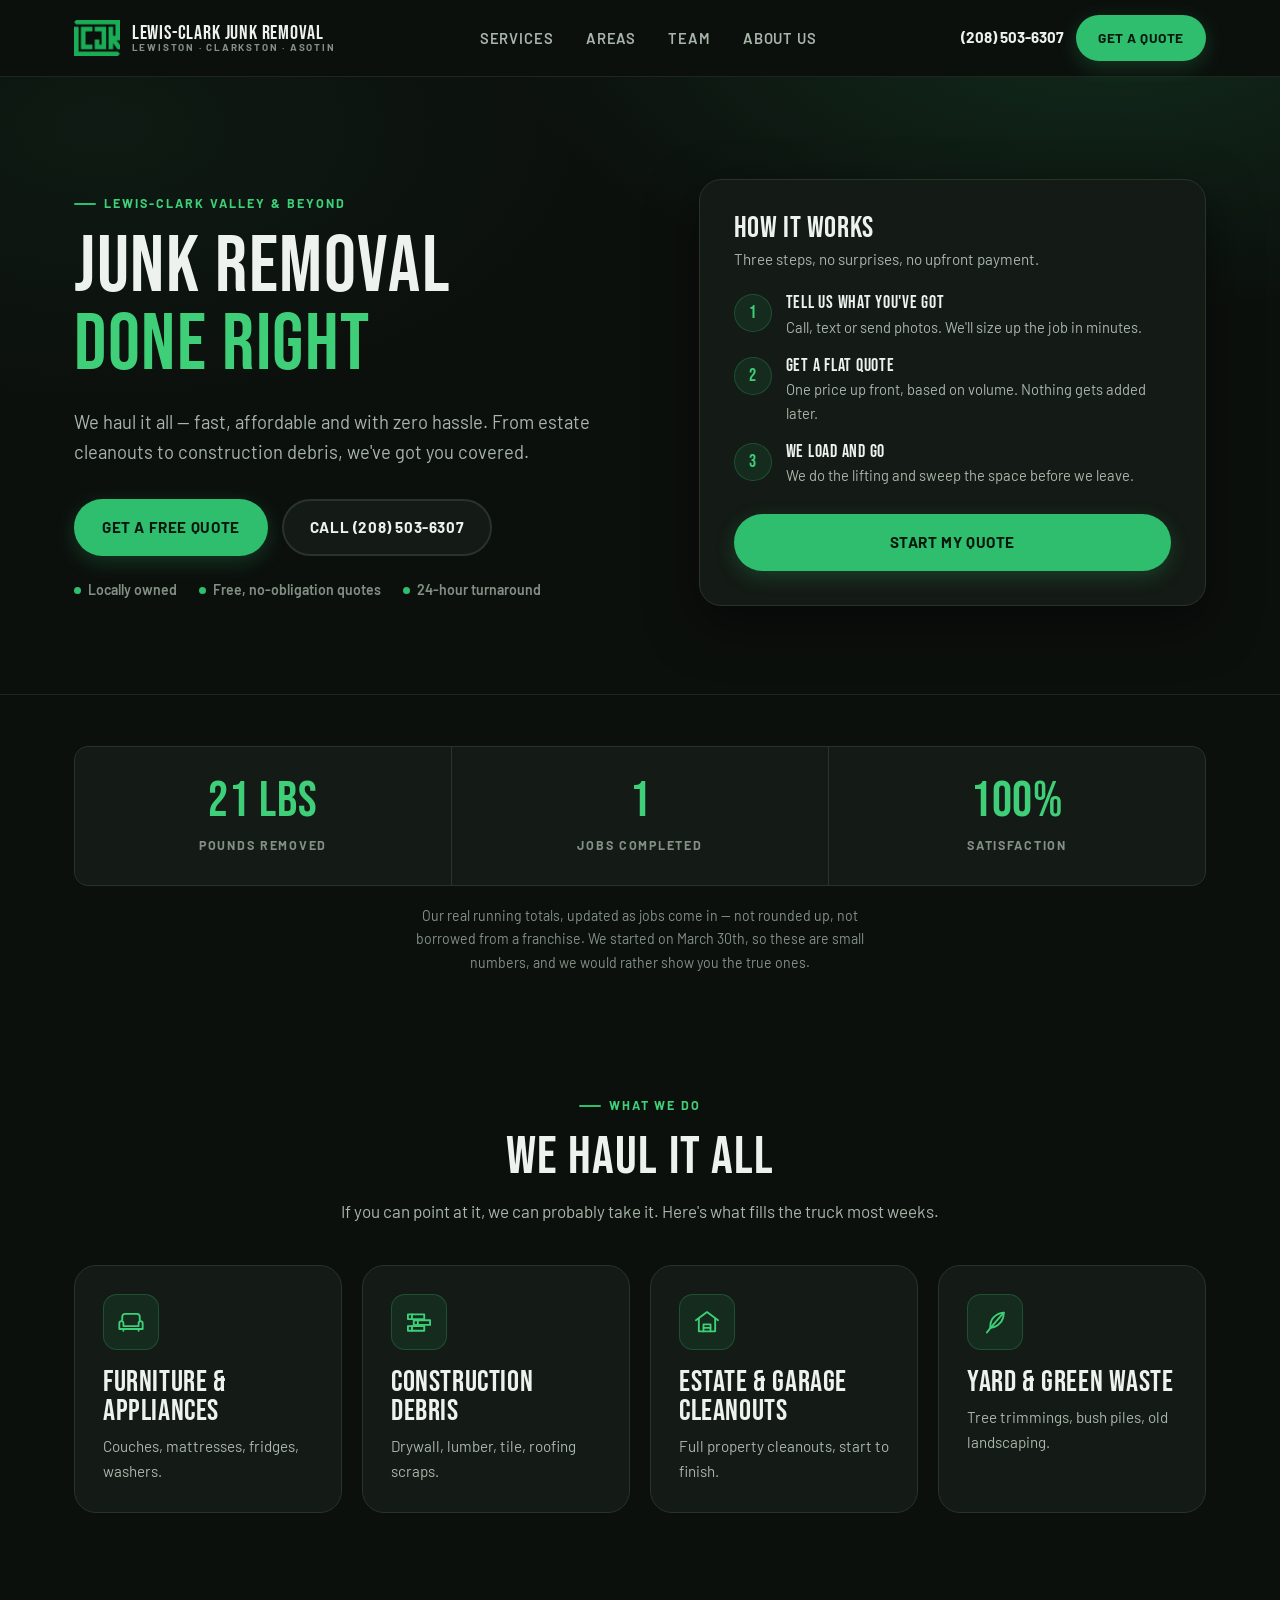
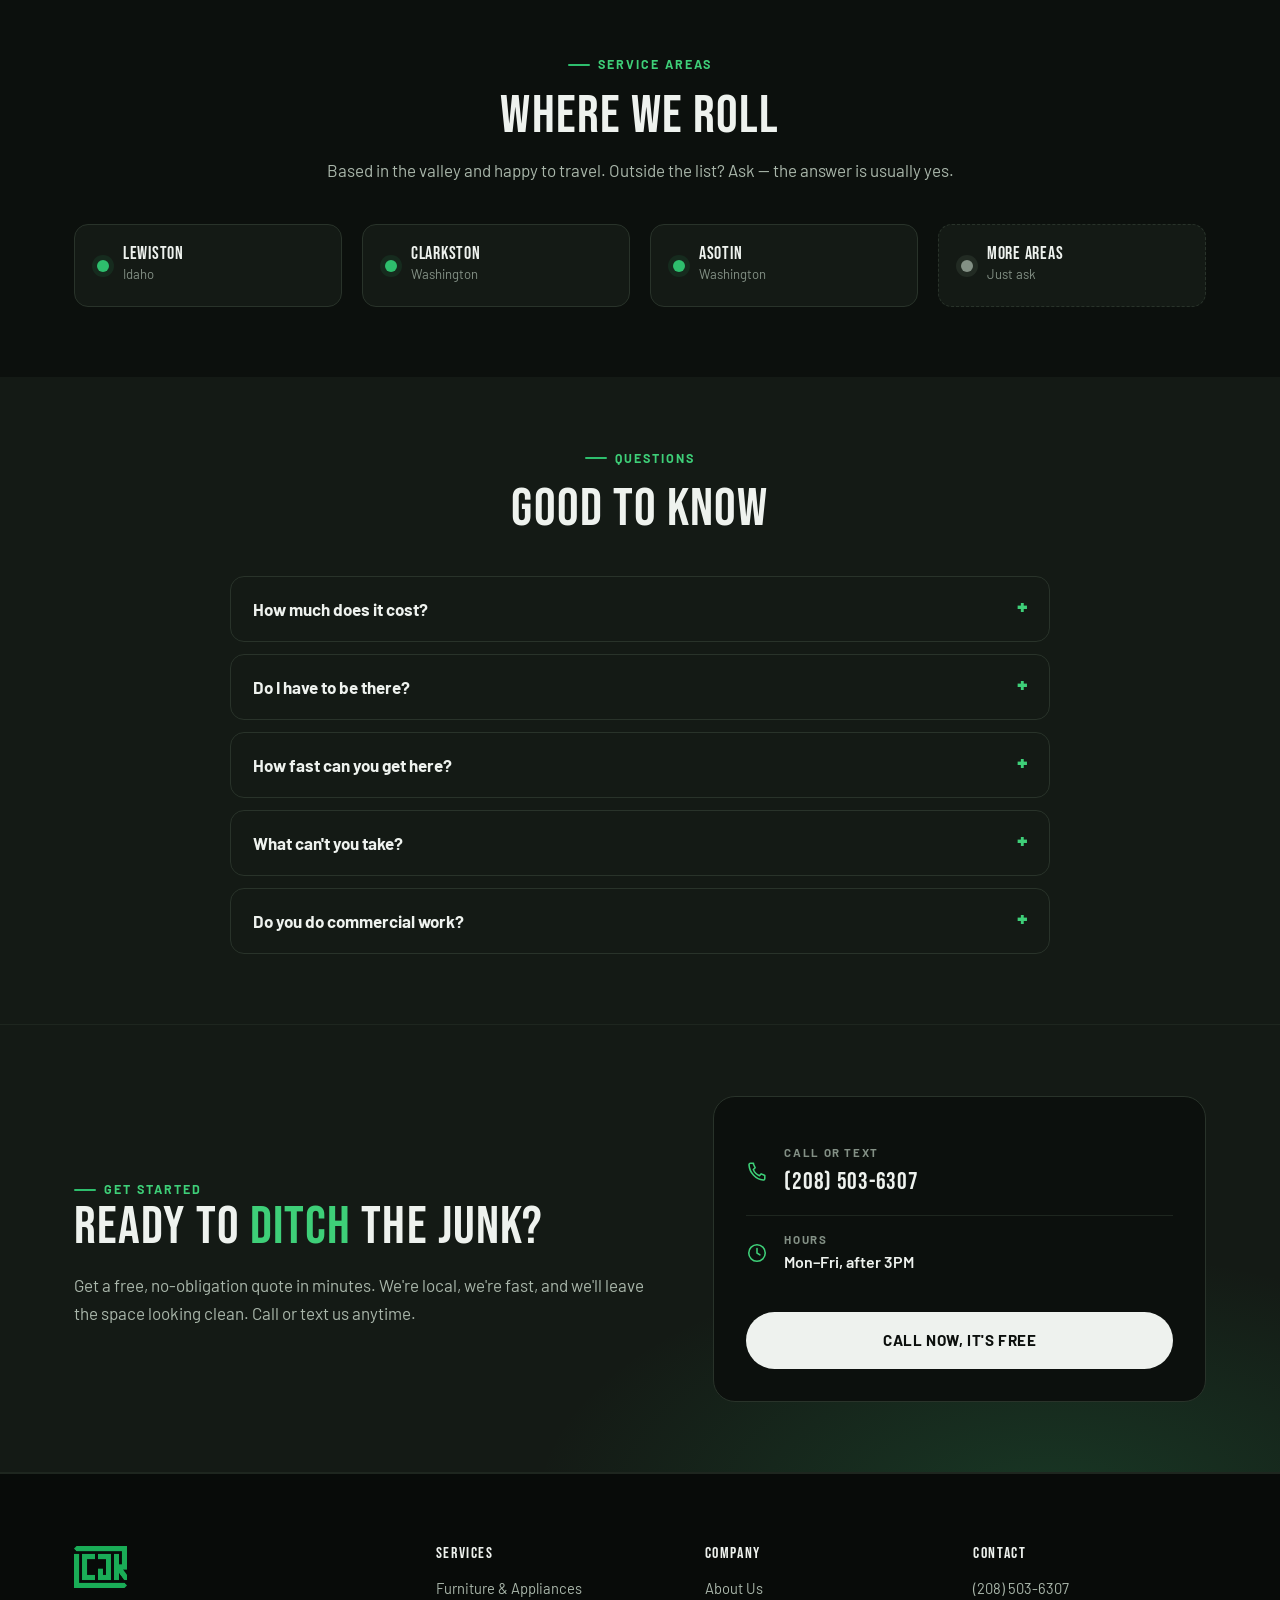
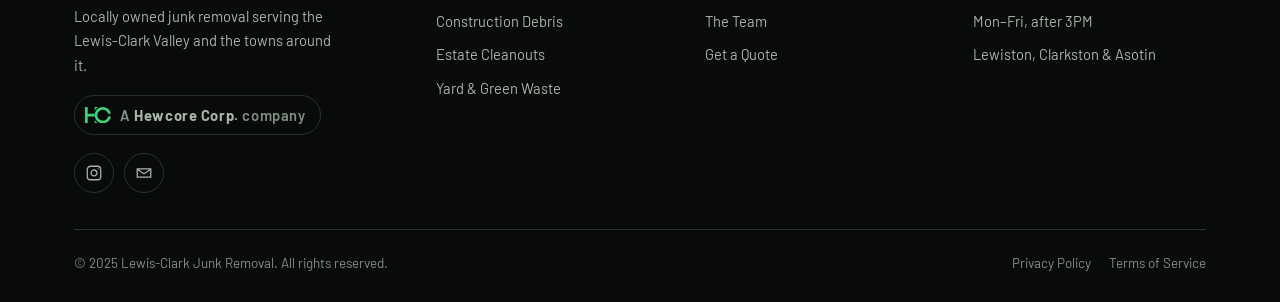
==== index.html @ 2c42f1e7 "Update stats to real numbers, tighten section rhythm Stats are now 21 lbs removed, 1 job completed, " ====
<!DOCTYPE html>
<html lang="en">

<head>
    <meta charset="utf-8">
    <meta name="viewport" content="width=device-width, initial-scale=1.0, viewport-fit=cover">
    <meta name="description" content="LCJR is locally owned junk removal for the Lewis-Clark Valley. Fast, affordable, no-hassle hauling for homes, estates, construction sites and businesses. Free quotes.">
    <meta name="keywords" content="junk removal, Lewiston Idaho, Clarkston Washington, Lewis-Clark Valley, affordable junk removal, commercial junk removal">
    <meta name="robots" content="index">
    <meta name="theme-color" content="#0c100d">
    <title>Lewis-Clark Junk Removal | Junk Removal in the Lewis-Clark Valley</title>
    <meta property="og:title" content="Lewis-Clark Junk Removal">
    <meta property="og:description" content="We haul it all — fast, affordable and with zero hassle. Serving Lewiston, Clarkston, Asotin and beyond.">
    <meta property="og:image" content="https://lcjr.com/images/lcjr-og.png">
    <meta property="og:image:width" content="600">
    <meta property="og:image:height" content="600">
    <meta property="og:image:type" content="image/png">
    <meta property="og:type" content="website">
    <link rel="stylesheet" href="/src/style.css?v=9">
    <link rel="icon" type="image/png" sizes="16x16" href="/images/favicon-16x16.png">
    <link rel="icon" type="image/png" sizes="32x32" href="/images/favicon-32x32.png">
    <link rel="apple-touch-icon" sizes="180x180" href="/images/apple-touch-icon.png">
    <link rel="icon" type="image/png" sizes="192x192" href="/images/android-chrome-192x192.png">
    <link rel="icon" type="image/png" sizes="512x512" href="/images/android-chrome-512x512.png">
    <link rel="icon" href="/images/favicon.ico">
    <link rel="preconnect" href="https://fonts.googleapis.com">
    <link rel="preconnect" href="https://fonts.gstatic.com" crossorigin>
    <link href="https://fonts.googleapis.com/css2?family=Bebas+Neue&family=Barlow:ital,wght@0,400;0,500;0,600;0,700;0,800;1,400&display=swap" rel="stylesheet">
    <script>document.documentElement.classList.add("js");</script>
</head>

<body>
    <a class="skip-link" href="#main">Skip to content</a>

    <header class="site-header">
        <div class="container header-inner">
            <a class="brand" href="/" aria-label="Lewis-Clark Junk Removal home">
                <img src="/images/lcjr-emblem-light.png" alt="Lewis-Clark Junk Removal">
                <span class="brand-text">
                    <span class="brand-name">Lewis-Clark Junk Removal</span>
                    <span class="brand-tag">Lewiston &middot; Clarkston &middot; Asotin</span>
                </span>
            </a>

            <button class="nav-toggle" type="button" aria-expanded="false" aria-controls="primary-nav">
                <span></span>
                <span class="sr-only">Menu</span>
            </button>

            <nav class="nav" id="primary-nav" aria-label="Primary">
                <a href="/#services">Services</a>
                <a href="/#areas">Areas</a>
                <a href="/team.html">Team</a>
                <a href="/aboutus.html">About Us</a>
                <a class="btn btn--primary btn--sm" href="/quote.html">Get a Quote</a>
            </nav>

            <div class="header-actions">
                <a class="header-phone" href="tel:+12085036307">(208) 503-6307</a>
                <a class="btn btn--primary btn--sm" href="/quote.html">Get a Quote</a>
            </div>
        </div>
    </header>

    <main id="main">

        <!-- ------------------------------------------------------- Hero -- -->
        <section class="hero">
            <div class="container hero-grid">
                <div>
                    <span class="eyebrow">Lewis-Clark Valley &amp; Beyond</span>
                    <h1>Junk Removal<span class="accent">Done Right</span></h1>
                    <p class="lead">We haul it all — fast, affordable and with zero hassle. From estate
                        cleanouts to construction debris, we've got you covered.</p>

                    <div class="btn-row">
                        <a class="btn btn--primary" href="/quote.html">Get a Free Quote</a>
                        <a class="btn btn--ghost" href="tel:+12085036307">Call (208) 503-6307</a>
                    </div>

                    <div class="hero-note">
                        <span>Locally owned</span>
                        <span>Free, no-obligation quotes</span>
                        <span>24-hour turnaround</span>
                    </div>
                </div>

                <aside class="hero-panel">
                    <h3>How It Works</h3>
                    <p>Three steps, no surprises, no upfront payment.</p>

                    <ol class="step-list">
                        <li class="step">
                            <span class="step-num" aria-hidden="true">1</span>
                            <div>
                                <h4>Tell Us What You've Got</h4>
                                <p>Call, text or send photos. We'll size up the job in minutes.</p>
                            </div>
                        </li>
                        <li class="step">
                            <span class="step-num" aria-hidden="true">2</span>
                            <div>
                                <h4>Get a Flat Quote</h4>
                                <p>One price up front, based on volume. Nothing gets added later.</p>
                            </div>
                        </li>
                        <li class="step">
                            <span class="step-num" aria-hidden="true">3</span>
                            <div>
                                <h4>We Load and Go</h4>
                                <p>We do the lifting and sweep the space before we leave.</p>
                            </div>
                        </li>
                    </ol>

                    <a class="btn btn--primary" href="/quote.html">Start My Quote</a>
                </aside>
            </div>
        </section>

        <!-- ------------------------------------------------------ Stats -- -->
        <section class="stats section--tight">
            <div class="container">
                <div class="stats-grid reveal">
                    <div class="stat">
                        <div class="stat-value">21 lbs</div>
                        <div class="stat-label">Pounds Removed</div>
                    </div>
                    <div class="stat">
                        <div class="stat-value">1</div>
                        <div class="stat-label">Jobs Completed</div>
                    </div>
                    <div class="stat">
                        <div class="stat-value">100%</div>
                        <div class="stat-label">Satisfaction</div>
                    </div>
                </div>
                <p class="stats-note reveal">Our real running totals, updated as jobs come in &mdash; not
                    rounded up, not borrowed from a franchise. We started on March 30th, so these are small
                    numbers, and we would rather show you the true ones.</p>
            </div>
        </section>

        <!-- --------------------------------------------------- Services -- -->
        <section class="section" id="services">
            <div class="container">
                <div class="section-head is-center reveal">
                    <span class="eyebrow">What We Do</span>
                    <h2>We Haul It All</h2>
                    <p>If you can point at it, we can probably take it. Here's what fills the truck most weeks.</p>
                </div>

                <div class="grid grid--4 reveal">
                    <article class="card">
                        <div class="card-icon">
                            <!-- Sofa -->
                            <svg viewBox="0 0 24 24" fill="none" stroke="currentColor" stroke-width="1.6"
                                stroke-linecap="round" stroke-linejoin="round" aria-hidden="true">
                                <path d="M4.5 10.5V7.5A2.5 2.5 0 0 1 7 5h10a2.5 2.5 0 0 1 2.5 2.5v3"/>
                                <path d="M2 13a1.75 1.75 0 0 1 3.5 0v2.5h13V13A1.75 1.75 0 0 1 22 13v5H2Z"/>
                                <path d="M5.5 18v1.5M18.5 18v1.5"/>
                            </svg>
                        </div>
                        <h3>Furniture &amp; Appliances</h3>
                        <p>Couches, mattresses, fridges, washers.</p>
                    </article>

                    <article class="card">
                        <div class="card-icon">
                            <!-- Stacked lumber and board offcuts -->
                            <svg viewBox="0 0 24 24" fill="none" stroke="currentColor" stroke-width="1.6"
                                stroke-linecap="round" stroke-linejoin="round" aria-hidden="true">
                                <path d="M2.5 5.5h14v4h-14z"/>
                                <path d="M7.5 10.5h14v4h-14z"/>
                                <path d="M2.5 15.5h14v4h-14z"/>
                                <path d="M6 5.5v4M11 10.5v4M6 15.5v4"/>
                            </svg>
                        </div>
                        <h3>Construction Debris</h3>
                        <p>Drywall, lumber, tile, roofing scraps.</p>
                    </article>

                    <article class="card">
                        <div class="card-icon">
                            <!-- House with garage door -->
                            <svg viewBox="0 0 24 24" fill="none" stroke="currentColor" stroke-width="1.6"
                                stroke-linecap="round" stroke-linejoin="round" aria-hidden="true">
                                <path d="m2.5 10.5 9.5-7 9.5 7"/>
                                <path d="M5 9.2V20h14V9.2"/>
                                <path d="M9 20v-6h6v6"/>
                                <path d="M9 17h6"/>
                            </svg>
                        </div>
                        <h3>Estate &amp; Garage Cleanouts</h3>
                        <p>Full property cleanouts, start to finish.</p>
                    </article>

                    <article class="card">
                        <div class="card-icon">
                            <!-- Leaf and stem -->
                            <svg viewBox="0 0 24 24" fill="none" stroke="currentColor" stroke-width="1.6"
                                stroke-linecap="round" stroke-linejoin="round" aria-hidden="true">
                                <path d="M19.5 4c0 7.4-5.1 12.4-11.4 13C7.3 10 12.2 4.7 19.5 4Z"/>
                                <path d="M19.5 4 8.1 17"/>
                                <path d="M8.1 17 5 21"/>
                            </svg>
                        </div>
                        <h3>Yard &amp; Green Waste</h3>
                        <p>Tree trimmings, bush piles, old landscaping.</p>
                    </article>
                </div>
            </div>
        </section>

        <!-- ------------------------------------------------------ Areas -- -->
        <section class="section" id="areas">
            <div class="container">
                <div class="section-head is-center reveal">
                    <span class="eyebrow">Service Areas</span>
                    <h2>Where We Roll</h2>
                    <p>Based in the valley and happy to travel. Outside the list? Ask — the answer is usually yes.</p>
                </div>

                <div class="grid grid--4 reveal">
                    <div class="area-card">
                        <span class="area-dot" aria-hidden="true"></span>
                        <div>
                            <h4>Lewiston</h4>
                            <p>Idaho</p>
                        </div>
                    </div>
                    <div class="area-card">
                        <span class="area-dot" aria-hidden="true"></span>
                        <div>
                            <h4>Clarkston</h4>
                            <p>Washington</p>
                        </div>
                    </div>
                    <div class="area-card">
                        <span class="area-dot" aria-hidden="true"></span>
                        <div>
                            <h4>Asotin</h4>
                            <p>Washington</p>
                        </div>
                    </div>
                    <a class="area-card area-card--more" href="/quote.html">
                        <span class="area-dot" aria-hidden="true"></span>
                        <div>
                            <h4>More Areas</h4>
                            <p>Just ask</p>
                        </div>
                    </a>
                </div>
            </div>
        </section>

        <!-- -------------------------------------------------------- FAQ -- -->
        <section class="section section--alt">
            <div class="container">
                <div class="section-head is-center reveal">
                    <span class="eyebrow">Questions</span>
                    <h2>Good To Know</h2>
                </div>

                <div class="faq reveal">
                    <details>
                        <summary>How much does it cost?</summary>
                        <p>Pricing is based on how much space your load takes up in the truck, not on
                            weight or hourly rates. You get one flat number before we start, and it
                            doesn't change once we're loading.</p>
                    </details>
                    <details>
                        <summary>Do I have to be there?</summary>
                        <p>Not necessarily. If everything is outside, in a garage, or otherwise easy to
                            find, we can handle the pickup and send photos when the job is done.</p>
                    </details>
                    <details>
                        <summary>How fast can you get here?</summary>
                        <p>Most jobs in the valley get handled within 24 hours. Same-day pickups happen
                            often — call and ask.</p>
                    </details>
                    <details>
                        <summary>What can't you take?</summary>
                        <p>Hazardous material is the main one — paint, chemicals, solvents, asbestos and
                            similar. If you're not sure about something, send a photo and we'll tell you
                            straight.</p>
                    </details>
                    <details>
                        <summary>Do you do commercial work?</summary>
                        <p>Yes. Recurring pickups, job-site cleanups and unit turnovers all get handled on
                            invoice rather than cash at the curb. Call or text
                            <a class="accent" href="tel:+12085036307"><strong>(208) 503-6307</strong></a>
                            and we'll set up an account.</p>
                    </details>
                </div>
            </div>
        </section>

        <!-- -------------------------------------------------------- CTA -- -->
        <section class="section cta" id="contact">
            <div class="container cta-grid">
                <div class="reveal">
                    <span class="eyebrow">Get Started</span>
                    <h2>Ready To <span class="accent">Ditch</span> The Junk?</h2>
                    <p>Get a free, no-obligation quote in minutes. We're local, we're fast, and we'll
                        leave the space looking clean. Call or text us anytime.</p>
                </div>

                <div class="contact-card reveal">
                    <div class="contact-row">
                        <svg class="icon" viewBox="0 0 24 24" fill="none" stroke="currentColor" stroke-width="1.7" stroke-linecap="round" stroke-linejoin="round" aria-hidden="true"><path d="M8.2 3.5 10 7.4 8 9.3a11.5 11.5 0 0 0 6.7 6.7l1.9-2 3.9 1.8v3.4a1.6 1.6 0 0 1-1.8 1.6C11 20.2 3.8 13 3.3 4.2A1.6 1.6 0 0 1 4.9 2.4h3.3Z"/></svg>
                        <div>
                            <div class="label">Call or text</div>
                            <a class="value" href="tel:+12085036307">(208) 503-6307</a>
                        </div>
                    </div>
                    <div class="contact-row">
                        <svg class="icon" viewBox="0 0 24 24" fill="none" stroke="currentColor" stroke-width="1.7" stroke-linecap="round" stroke-linejoin="round" aria-hidden="true"><path d="M12 3a9 9 0 1 1 0 18 9 9 0 0 1 0-18Z"/><path d="M12 7.2V12l3.2 2"/></svg>
                        <div>
                            <div class="label">Hours</div>
                            <div class="value value--sm">Mon–Fri, after 3PM</div>
                        </div>
                    </div>
                    <a class="btn btn--light" href="tel:+12085036307">Call Now, It's Free</a>
                </div>
            </div>
        </section>

    </main>

    <footer class="site-footer">
        <div class="container">
            <div class="footer-grid">
                <div class="footer-brand">
                    <a href="/"><img src="/images/lcjr-emblem-light.png" alt="Lewis-Clark Junk Removal"></a>
                    <p>Locally owned junk removal serving the Lewis-Clark Valley and the towns around it.</p>
                    <p class="footer-owner">
                        <span class="owner-dot" aria-hidden="true"><svg viewBox="268 546 1512 956" fill="currentColor" aria-hidden="true"><path d="M836.38,1103.24h-409.13v398.4h-158.5v-955.28h158.5v398.4h409.13c-4.31,25.78-6.55,52.24-6.55,79.24,0,.68,0,1.36.01,2.04v.05c.11,26.28,2.34,52.04,6.54,77.15Z"/><path d="M1032.42,546.36c-83.49,47.65-153.27,116.58-201.97,199.38v-199.38h201.97Z"/><path d="M1032.42,1501.64h-202.59v-200.44c48.72,83.28,118.74,152.58,202.59,200.44Z"/><path d="M1779.25,1099.06c-36,228.13-233.51,402.58-471.77,402.58-122.69,0-234.57-46.27-319.16-122.29-78.68-70.71-133.75-167.17-151.94-276.11-4.19-25.11-6.43-50.87-6.54-77.15v-.05c-.01-.68-.01-1.36-.01-2.04,0-27,2.24-53.47,6.55-79.24,18.19-108.95,73.25-205.4,151.94-276.11,84.58-76.02,196.47-122.29,319.16-122.29,235.35,0,430.92,170.2,470.39,394.22h-162.25c-36.68-135.8-160.74-235.72-308.13-235.72s-274,101.97-309.24,239.9c-6.48,25.34-9.92,51.88-9.92,79.24s3.43,53.91,9.92,79.24c35.24,137.93,160.34,239.91,309.24,239.91s276.51-104.05,310.26-244.09h161.51Z"/></svg></span>
                        <span>A <strong>Hewcore Corp.</strong> company</span>
                    </p>
                    <div class="footer-social">
                        <a href="https://www.instagram.com/lewisclarkjunkremoval/" target="_blank" rel="noopener"
                            aria-label="Lewis-Clark Junk Removal on Instagram">
                            <svg viewBox="0 0 24 24" fill="none" stroke="currentColor" stroke-width="1.7"
                                stroke-linecap="round" stroke-linejoin="round" aria-hidden="true">
                                <path d="M7.5 3h9A4.5 4.5 0 0 1 21 7.5v9a4.5 4.5 0 0 1-4.5 4.5h-9A4.5 4.5 0 0 1 3 16.5v-9A4.5 4.5 0 0 1 7.5 3Z"/>
                                <path d="M16 11.4a4 4 0 1 1-3.4-3.4 4 4 0 0 1 3.4 3.4Z"/>
                                <path d="M17.5 6.6h.01"/>
                            </svg>
                        </a>
                        <a href="mailto:hello@lcjr.com" aria-label="Email Lewis-Clark Junk Removal">
                            <svg viewBox="0 0 24 24" fill="none" stroke="currentColor" stroke-width="1.7"
                                stroke-linecap="round" stroke-linejoin="round" aria-hidden="true">
                                <path d="M3 6.5h18v11H3z"/>
                                <path d="m3 7 9 6 9-6"/>
                            </svg>
                        </a>
                    </div>
                </div>

                <nav class="footer-col" aria-label="Services">
                    <h4>Services</h4>
                    <ul>
                        <li><a href="/#services">Furniture &amp; Appliances</a></li>
                        <li><a href="/#services">Construction Debris</a></li>
                        <li><a href="/#services">Estate Cleanouts</a></li>
                        <li><a href="/#services">Yard &amp; Green Waste</a></li>
                    </ul>
                </nav>

                <nav class="footer-col" aria-label="Company">
                    <h4>Company</h4>
                    <ul>
                        <li><a href="/aboutus.html">About Us</a></li>
                        <li><a href="/team.html">The Team</a></li>
                        <li><a href="/quote.html">Get a Quote</a></li>
                    </ul>
                </nav>

                <div class="footer-col">
                    <h4>Contact</h4>
                    <ul>
                        <li><a href="tel:+12085036307">(208) 503-6307</a></li>
                        <li>Mon&ndash;Fri, after 3PM</li>
                        <li>Lewiston, Clarkston &amp; Asotin</li>
                    </ul>
                </div>
            </div>

            <div class="footer-bottom">
                <p>&copy; 2025 Lewis-Clark Junk Removal. All rights reserved.</p>
                <nav class="footer-legal" aria-label="Legal">
                    <a href="/privacy.html">Privacy Policy</a>
                    <a href="/terms.html">Terms of Service</a>
                </nav>
            </div>
        </div>
    </footer>

    <script src="/src/main.js?v=9" defer></script>
</body>

</html>
---- src/style.css ----
/* ==========================================================================
   Lewis-Clark Junk Removal — design system
   Dark base, green accents. One stylesheet for every page.
   ========================================================================== */

:root {
  /* Brand green. On a dark ground the mid/bright steps carry the accent work;
     the deep steps are only ever used as fills behind light text. */
  --green-400: #3ecf78;   /* brightest — accent text, icons */
  --green-500: #2ebe6d;   /* primary buttons */
  --green-600: #22a45a;
  --green-700: #167038;   /* logo green */
  --green-800: #10502a;
  --green-tint: rgba(46, 190, 109, .10);
  --green-line: rgba(46, 190, 109, .26);

  /* Neutrals — a faint green cast keeps the greys from reading blue */
  --bg:        #0c100d;
  --surface:   #141a15;
  --surface-2: #1a211b;
  --surface-3: #222b23;
  --line:      #29332a;
  --line-soft: #1e261f;

  --ink:       #eef2ee;   /* headings */
  --body:      #a9b6aa;   /* body copy */
  /* Light enough to clear 4.5:1 on --surface-2 as well as --bg; the previous
     value passed on the page ground but dipped to 4.37 on raised cards. */
  --muted:     #839085;

  /* Type */
  --display: "Bebas Neue", "Oswald", Impact, sans-serif;
  --sans: "Barlow", system-ui, -apple-system, "Segoe UI", sans-serif;

  /* Shape + depth. Shadows on dark do little, so borders carry the edges. */
  --r-sm: 8px;
  --r-md: 14px;
  --r-lg: 22px;
  --r-pill: 999px;
  --shadow-sm: 0 1px 2px rgba(0, 0, 0, .3);
  --shadow-md: 0 8px 24px rgba(0, 0, 0, .38);
  --shadow-lg: 0 18px 50px rgba(0, 0, 0, .5);
  --ring: 0 0 0 3px rgba(46, 190, 109, .38);

  /* Layout */
  --container: 1180px;
  --gutter: 24px;
  --header-h: 76px;

  color-scheme: dark;
}

/* --------------------------------------------------------------- Reset -- */

*, *::before, *::after { box-sizing: border-box; }

* { margin: 0; padding: 0; }

html {
  -webkit-text-size-adjust: 100%;
  scroll-behavior: smooth;
  scroll-padding-top: calc(var(--header-h) + 16px);
  background: var(--bg);
}

body {
  min-height: 100dvh;
  display: flex;
  flex-direction: column;
  background: var(--bg);
  color: var(--body);
  font-family: var(--sans);
  font-size: 17px;
  line-height: 1.65;
  -webkit-font-smoothing: antialiased;
  text-rendering: optimizeLegibility;
}

img, svg { display: block; max-width: 100%; height: auto; }

a { color: inherit; text-decoration: none; }

button { font: inherit; color: inherit; background: none; border: 0; cursor: pointer; }

ul, ol { list-style: none; }

:focus-visible {
  outline: none;
  box-shadow: var(--ring);
  border-radius: var(--r-sm);
}

::selection { background: var(--green-500); color: #06180d; }

/* ---------------------------------------------------------- Typography -- */

h1, h2, h3, h4 {
  font-family: var(--display);
  font-weight: 400;
  color: var(--ink);
  line-height: .98;
  letter-spacing: .02em;
  text-transform: uppercase;
}

h1 { font-size: clamp(2.75rem, 7vw, 5rem); }
h2 { font-size: clamp(2.1rem, 4.6vw, 3.4rem); }
h3 { font-size: clamp(1.4rem, 2.4vw, 1.85rem); }
h4 { font-size: 1.15rem; letter-spacing: .04em; }

p { max-width: 68ch; }

strong { color: var(--ink); font-weight: 600; }

.accent { color: var(--green-400); }

.eyebrow {
  display: inline-flex;
  align-items: center;
  gap: 8px;
  font-family: var(--sans);
  font-size: .78rem;
  font-weight: 700;
  letter-spacing: .16em;
  text-transform: uppercase;
  color: var(--green-400);
}
.eyebrow::before {
  content: "";
  width: 22px;
  height: 2px;
  background: var(--green-500);
  border-radius: 2px;
}

.lead {
  font-size: 1.15rem;
  color: var(--body);
}

/* -------------------------------------------------------------- Layout -- */

.container {
  width: 100%;
  max-width: var(--container);
  margin-inline: auto;
  padding-inline: var(--gutter);
}

main { flex: 1 0 auto; }

/* Tightened deliberately: the page reads as one flow rather than a stack of
   widely separated slabs, and mobile loses a good deal of scrolling. */
.section { padding: clamp(44px, 5.5vw, 72px) 0; }
.section--tight { padding: clamp(32px, 4vw, 52px) 0; }
.section--alt { background: var(--surface); }

.section-head {
  display: flex;
  flex-direction: column;
  gap: 14px;
  max-width: 640px;
  margin-bottom: clamp(26px, 3.5vw, 40px);
}
.section-head.is-center {
  align-items: center;
  text-align: center;
  margin-inline: auto;
}
.section-head.is-center p { text-align: center; }

.grid { display: grid; gap: 20px; }
.grid--2 { grid-template-columns: repeat(2, minmax(0, 1fr)); }
.grid--3 { grid-template-columns: repeat(3, minmax(0, 1fr)); }
.grid--4 { grid-template-columns: repeat(4, minmax(0, 1fr)); }

/* ------------------------------------------------------------- Buttons -- */

.btn {
  display: inline-flex;
  align-items: center;
  justify-content: center;
  gap: 10px;
  font-family: var(--sans);
  font-size: .95rem;
  font-weight: 700;
  letter-spacing: .04em;
  text-transform: uppercase;
  padding: 14px 26px;
  border-radius: var(--r-pill);
  border: 2px solid transparent;
  white-space: nowrap;
  transition: transform .18s ease, background-color .18s ease,
              color .18s ease, border-color .18s ease, box-shadow .18s ease;
}
.btn:hover { transform: translateY(-2px); }
.btn:active { transform: translateY(0); }

/* Dark text on bright green: the reverse fails contrast at this weight. */
.btn--primary {
  background: var(--green-500);
  color: #06180d;
  box-shadow: 0 6px 20px rgba(46, 190, 109, .22);
}
.btn--primary:hover {
  background: var(--green-400);
  box-shadow: 0 10px 28px rgba(46, 190, 109, .34);
}

.btn--ghost {
  border-color: var(--line);
  color: var(--ink);
  background: var(--surface);
}
.btn--ghost:hover { border-color: var(--green-500); color: var(--green-400); }

.btn--light {
  background: var(--ink);
  color: #0c100d;
}
.btn--light:hover { background: #fff; }

.btn--outline-light {
  border-color: rgba(238, 242, 238, .3);
  color: var(--ink);
}
.btn--outline-light:hover { border-color: var(--ink); background: rgba(238, 242, 238, .07); }

.btn--sm { padding: 10px 20px; font-size: .85rem; }

.btn-row {
  display: flex;
  flex-wrap: wrap;
  gap: 14px;
  align-items: center;
}

/* -------------------------------------------------------------- Header -- */

.site-header {
  position: sticky;
  top: 0;
  z-index: 60;
  /* Opaque on purpose: a blurred backdrop-filter on a sticky element
     triggers paint bugs in several engines and costs more than it gives. */
  background: var(--bg);
  border-bottom: 1px solid var(--line-soft);
  transition: border-color .2s ease;
}
.site-header.is-stuck { border-bottom-color: var(--line); }

.header-inner {
  height: var(--header-h);
  display: flex;
  align-items: center;
  justify-content: space-between;
  gap: 24px;
}

.brand {
  display: flex;
  align-items: center;
  gap: 12px;
  flex-shrink: 0;
}
.brand img { height: 36px; width: auto; }
.brand-text {
  display: flex;
  flex-direction: column;
  line-height: 1;
}
.brand-name {
  font-family: var(--display);
  font-size: 1.28rem;
  color: var(--ink);
  letter-spacing: .04em;
}
.brand-tag {
  font-size: .62rem;
  font-weight: 700;
  letter-spacing: .18em;
  text-transform: uppercase;
  color: var(--muted);
}

.nav { display: flex; align-items: center; gap: 4px; }

/* The in-drawer CTA duplicates .header-actions on desktop — drawer only. */
@media (min-width: 901px) {
  .nav > .btn { display: none; }
}

/* `.nav a` would otherwise out-specify .btn--primary and repaint its label. */
.nav a.btn--primary { color: #06180d; }

.nav a {
  position: relative;
  padding: 10px 14px;
  font-size: .92rem;
  font-weight: 600;
  letter-spacing: .06em;
  text-transform: uppercase;
  color: var(--body);
  border-radius: var(--r-sm);
  transition: color .16s ease;
}
.nav a::after {
  content: "";
  position: absolute;
  left: 14px;
  right: 14px;
  bottom: 4px;
  height: 2px;
  background: var(--green-500);
  border-radius: 2px;
  transform: scaleX(0);
  transform-origin: left;
  transition: transform .2s ease;
}
.nav a:hover { color: var(--ink); }
.nav a:hover::after,
.nav a[aria-current="page"]::after { transform: scaleX(1); }
.nav a[aria-current="page"] { color: var(--green-400); }

.header-actions { display: flex; align-items: center; gap: 12px; }

.header-phone {
  display: inline-flex;
  align-items: center;
  gap: 8px;
  font-weight: 700;
  font-size: .95rem;
  color: var(--ink);
  white-space: nowrap;
}
.header-phone:hover { color: var(--green-400); }

.nav-toggle {
  display: none;
  width: 44px;
  height: 44px;
  border-radius: var(--r-sm);
  border: 1px solid var(--line);
  align-items: center;
  justify-content: center;
}
.nav-toggle > span:not(.sr-only) {
  display: block;
  position: relative;
  width: 18px;
  height: 2px;
  background: var(--ink);
  border-radius: 2px;
  transition: background .18s ease;
}
.nav-toggle > span:not(.sr-only)::before,
.nav-toggle > span:not(.sr-only)::after {
  content: "";
  position: absolute;
  left: 0;
  width: 18px;
  height: 2px;
  background: var(--ink);
  border-radius: 2px;
  transition: transform .22s ease;
}
.nav-toggle > span:not(.sr-only)::before { top: -6px; }
.nav-toggle > span:not(.sr-only)::after { top: 6px; }
.nav-toggle[aria-expanded="true"] > span:not(.sr-only) { background: transparent; }
.nav-toggle[aria-expanded="true"] > span:not(.sr-only)::before { transform: translateY(6px) rotate(45deg); }
.nav-toggle[aria-expanded="true"] > span:not(.sr-only)::after { transform: translateY(-6px) rotate(-45deg); }

/* ---------------------------------------------------------------- Hero -- */

.hero {
  position: relative;
  overflow: hidden;
  background:
    radial-gradient(900px 460px at 86% -12%, rgba(46, 190, 109, .16), transparent 68%),
    radial-gradient(700px 400px at 8% 8%, rgba(46, 190, 109, .06), transparent 70%),
    var(--bg);
  padding: clamp(56px, 8vw, 104px) 0 clamp(56px, 7vw, 88px);
  border-bottom: 1px solid var(--line-soft);
}

.hero-grid {
  display: grid;
  grid-template-columns: minmax(0, 1.05fr) minmax(0, .95fr);
  gap: clamp(32px, 5vw, 64px);
  align-items: center;
}

.hero h1 { margin: 14px 0 0; }
.hero h1 .accent { display: block; }
.hero .lead { margin-top: 22px; }
.hero .btn-row { margin-top: 32px; }

.hero-note {
  margin-top: 22px;
  display: flex;
  flex-wrap: wrap;
  gap: 8px 22px;
  font-size: .88rem;
  font-weight: 600;
  color: var(--muted);
}
.hero-note span { display: inline-flex; align-items: center; gap: 7px; }
.hero-note span::before {
  content: "";
  width: 7px;
  height: 7px;
  border-radius: 50%;
  background: var(--green-500);
}

/* Hero side panel — the "how it works" quick read */
.hero-panel {
  background: var(--surface);
  border: 1px solid var(--line);
  border-radius: var(--r-lg);
  box-shadow: var(--shadow-lg);
  padding: clamp(24px, 3vw, 34px);
}
.hero-panel h3 { margin-bottom: 4px; }
.hero-panel > p { font-size: .95rem; margin-bottom: 22px; }

.step-list { display: grid; gap: 18px; }
.step {
  display: grid;
  grid-template-columns: 38px 1fr;
  gap: 14px;
  align-items: start;
}
.step-num {
  width: 38px;
  height: 38px;
  display: grid;
  place-items: center;
  border-radius: 50%;
  background: var(--green-tint);
  border: 1px solid var(--green-line);
  color: var(--green-400);
  font-family: var(--display);
  font-size: 1.15rem;
  letter-spacing: .04em;
}
.step h4 { margin-bottom: 2px; }
.step p { font-size: .92rem; margin: 0; }

.hero-panel .btn { margin-top: 26px; width: 100%; }

/* --------------------------------------------------------------- Stats -- */

.stats { background: var(--bg); }
.stats-grid {
  display: grid;
  grid-template-columns: repeat(3, minmax(0, 1fr));
  gap: 1px;
  background: var(--line);
  border: 1px solid var(--line);
  border-radius: var(--r-md);
  overflow: hidden;
}
.stat {
  background: var(--surface);
  padding: 30px 22px;
  text-align: center;
}
.stat-value {
  font-family: var(--display);
  font-size: clamp(2.2rem, 4.4vw, 3.1rem);
  color: var(--green-400);
  line-height: 1;
  letter-spacing: .02em;
}
.stats-note {
  margin: 18px auto 0;
  max-width: 60ch;
  text-align: center;
  font-size: .88rem;
  color: var(--muted);
}

.stat-label {
  margin-top: 8px;
  font-size: .78rem;
  font-weight: 700;
  letter-spacing: .14em;
  text-transform: uppercase;
  color: var(--muted);
}

/* ---------------------------------------------------------------- Card -- */

.card {
  background: var(--surface);
  border: 1px solid var(--line);
  border-radius: var(--r-lg);
  padding: 28px;
  transition: transform .2s ease, border-color .2s ease, background-color .2s ease;
}
.card:hover {
  transform: translateY(-4px);
  border-color: var(--green-line);
  background: var(--surface-2);
}
.card h3 { margin-bottom: 8px; }
.card p { font-size: .95rem; }

.card-icon {
  width: 56px;
  height: 56px;
  display: grid;
  place-items: center;
  border-radius: var(--r-md);
  background: var(--green-tint);
  border: 1px solid var(--green-line);
  margin-bottom: 18px;
  color: var(--green-400);
  transition: background-color .2s ease;
}
.card:hover .card-icon { background: rgba(46, 190, 109, .16); }
.card-icon svg { width: 28px; height: 28px; }

.card-list {
  margin-top: 16px;
  display: grid;
  gap: 8px;
  font-size: .92rem;
}
/* Positioned bullet rather than a grid column — see the note on .legal ul li.
   These items are plain text today, but the grid version breaks the moment
   anyone adds a <strong> to one. */
.card-list li {
  position: relative;
  padding-left: 28px;
}
.card-list li::before {
  content: "";
  position: absolute;
  left: 0;
  top: .5em;
  width: 8px;
  height: 8px;
  border-radius: 2px;
  background: var(--green-500);
}

/* ------------------------------------------------------- Service areas -- */

.area-card {
  display: flex;
  align-items: center;
  gap: 14px;
  padding: 20px 22px;
  background: var(--surface);
  border: 1px solid var(--line);
  border-radius: var(--r-md);
  transition: border-color .2s ease, transform .2s ease;
}
.area-card:hover {
  border-color: var(--green-500);
  transform: translateY(-3px);
}
.area-dot {
  flex-shrink: 0;
  width: 12px;
  height: 12px;
  border-radius: 50%;
  background: var(--green-500);
  box-shadow: 0 0 0 5px var(--green-tint);
}
.area-card h4 { margin-bottom: 1px; }
.area-card p { font-size: .82rem; margin: 0; color: var(--muted); }
.area-card--more { border-style: dashed; }
.area-card--more .area-dot { background: var(--muted); box-shadow: 0 0 0 5px var(--surface-3); }
.area-card--more:hover .area-dot { background: var(--green-500); box-shadow: 0 0 0 5px var(--green-tint); }

/* --------------------------------------------------------------- Split -- */

.split {
  display: grid;
  grid-template-columns: repeat(2, minmax(0, 1fr));
  gap: clamp(32px, 5vw, 64px);
  align-items: center;
}

.quote-block {
  border-left: 3px solid var(--green-500);
  padding-left: 22px;
  margin-bottom: 26px;
}
.quote-block blockquote {
  font-family: var(--display);
  font-size: clamp(1.5rem, 2.6vw, 2rem);
  line-height: 1.1;
  color: var(--ink);
  text-transform: uppercase;
  letter-spacing: .02em;
}
.quote-block cite {
  display: block;
  margin-top: 10px;
  font-style: normal;
  font-size: .82rem;
  font-weight: 700;
  letter-spacing: .14em;
  text-transform: uppercase;
  color: var(--green-400);
}

/* Scoped to .value-grid: ".value" is also used inside .contact-row, and an
   unscoped rule here leaked `display: grid` onto the contact phone number. */
.value-grid { display: grid; gap: 18px; }
.value-grid > .value {
  display: grid;
  grid-template-columns: 44px 1fr;
  gap: 16px;
  align-items: start;
}
.value-mark {
  width: 44px;
  height: 44px;
  display: grid;
  place-items: center;
  border-radius: var(--r-sm);
  background: var(--green-tint);
  border: 1px solid var(--green-line);
  color: var(--green-400);
  font-family: var(--display);
  font-size: 1.1rem;
}
.value-grid > .value h4 { margin-bottom: 3px; }
.value-grid > .value p { font-size: .94rem; margin: 0; }

/* ---------------------------------------------------------------- Team -- */

/* Small label that opens each group of people. */
.team-label {
  display: flex;
  align-items: center;
  gap: 16px;
  margin-bottom: 22px;
  font-size: .76rem;
  font-weight: 700;
  letter-spacing: .18em;
  text-transform: uppercase;
  color: var(--muted);
}
.team-label::after {
  content: "";
  flex: 1;
  height: 1px;
  background: var(--line);
}

.team-group + .team-group { margin-top: clamp(44px, 6vw, 64px); }

/* Compact roster row: initials tile beside the name. A full-bleed square
   portrait frame leaves too much dead space when it only holds initials. */
.member {
  display: flex;
  align-items: center;
  gap: 16px;
  padding: 20px;
  background: var(--surface);
  border: 1px solid var(--line);
  border-radius: var(--r-lg);
  transition: transform .2s ease, border-color .2s ease;
}
.member:hover { transform: translateY(-4px); border-color: var(--green-line); }

/* Stands in for a portrait and is meant to look deliberate rather than like
   a missing image — replace the text with an <img> when photos exist. */
.member-avatar {
  flex-shrink: 0;
  width: 58px;
  height: 58px;
  display: grid;
  place-items: center;
  overflow: hidden;
  border-radius: 50%;
  border: 1px solid var(--green-line);
  background:
    radial-gradient(120% 120% at 30% 0%, rgba(46, 190, 109, .20), transparent 64%),
    var(--surface-2);
  font-family: var(--display);
  font-size: 1.35rem;
  letter-spacing: .06em;
  color: var(--green-400);
  transition: background-color .25s ease;
}
.member:hover .member-avatar { background-color: var(--surface-3); }
.member-avatar img { width: 100%; height: 100%; object-fit: cover; }

.member-body { min-width: 0; }
.member-body h4 { font-size: 1.15rem; margin-bottom: 3px; }
.member-role {
  font-size: .74rem;
  font-weight: 700;
  letter-spacing: .14em;
  text-transform: uppercase;
  color: var(--green-400);
}

/* Lead card — one person, laid out wide with room for a line of copy. */
.member--lead {
  display: grid;
  grid-template-columns: 200px minmax(0, 1fr);
  align-items: stretch;
  gap: 0;
  padding: 0;
  overflow: hidden;
}
.member--lead .member-avatar {
  width: auto;
  height: auto;
  border: 0;
  border-right: 1px solid var(--line);
  border-radius: 0;
  font-size: 3.2rem;
}
.member--lead .member-body {
  padding: clamp(24px, 3vw, 34px);
  display: flex;
  flex-direction: column;
  justify-content: center;
}
.member--lead .member-body h4 { font-size: 1.9rem; margin-bottom: 6px; }
.member--lead .member-role { margin-bottom: 14px; }
.member--lead p { font-size: .96rem; margin: 0; }

/* ------------------------------------------------------- Parent company -- */

/* Deliberately understated — a footnote about who owns the business, not a
   second brand competing with LCJR's own. One line, no card, no heading. */
.owner {
  display: flex;
  align-items: center;
  gap: 16px;
  padding: 18px 20px;
  border: 1px solid var(--line);
  border-radius: var(--r-md);
  background: var(--surface);
  max-width: 640px;
}
.owner-mark {
  flex-shrink: 0;
  width: 34px;
  color: var(--green-400);
}
.owner-mark svg { width: 100%; height: auto; display: block; }
.owner p {
  font-size: .9rem;
  line-height: 1.5;
  margin: 0;
  max-width: none;
}
.owner p strong { color: var(--ink); }

/* Footer badge for the same relationship. */
.footer-owner {
  display: inline-flex;
  align-items: center;
  gap: 9px;
  margin-top: 18px;
  padding: 7px 14px 7px 10px;
  border: 1px solid var(--line);
  border-radius: var(--r-pill);
  font-size: .78rem;
  font-weight: 600;
  letter-spacing: .04em;
  color: var(--muted);
}
.footer-owner .owner-dot {
  display: block;
  width: 26px;
  flex-shrink: 0;
  color: var(--green-400);
}
.footer-owner .owner-dot svg { width: 100%; height: auto; display: block; }
.footer-owner strong { color: var(--body); font-weight: 700; }

/* ----------------------------------------------------------------- B2B -- */

.b2b-hero {
  background:
    radial-gradient(820px 420px at 10% -10%, rgba(46, 190, 109, .20), transparent 66%),
    radial-gradient(600px 400px at 92% 20%, rgba(46, 190, 109, .07), transparent 70%),
    var(--bg);
  padding: clamp(60px, 8vw, 100px) 0;
  border-bottom: 1px solid var(--line-soft);
}
.b2b-hero h1 { margin: 14px 0 0; }
.b2b-hero h1 .accent { display: block; }

.b2b-points {
  display: grid;
  grid-template-columns: repeat(3, minmax(0, 1fr));
  gap: 18px;
  margin-top: 44px;
  padding-top: 34px;
  border-top: 1px solid var(--line);
}
.b2b-point h4 { margin-bottom: 4px; }
.b2b-point p { font-size: .92rem; margin: 0; }

.industry {
  position: relative;
  padding: 26px;
  background: var(--surface);
  border: 1px solid var(--line);
  border-radius: var(--r-lg);
  transition: transform .2s ease, border-color .2s ease, background-color .2s ease;
}
.industry::before {
  content: "";
  position: absolute;
  top: 0;
  left: 26px;
  right: 26px;
  height: 3px;
  border-radius: 0 0 3px 3px;
  background: var(--green-500);
  transform: scaleX(0);
  transform-origin: left;
  transition: transform .25s ease;
}
.industry:hover { transform: translateY(-4px); border-color: var(--green-line); background: var(--surface-2); }
.industry:hover::before { transform: scaleX(1); }
.industry h3 { font-size: 1.45rem; margin-bottom: 8px; }
.industry p { font-size: .94rem; }

.compare {
  width: 100%;
  min-width: 540px;
  border-collapse: separate;
  border-spacing: 0;
  background: var(--surface);
  border: 1px solid var(--line);
  border-radius: var(--r-lg);
  overflow: hidden;
}
.compare th, .compare td {
  padding: 16px 20px;
  text-align: left;
  border-bottom: 1px solid var(--line-soft);
  font-size: .95rem;
}
.compare thead th {
  font-family: var(--display);
  font-size: 1.15rem;
  letter-spacing: .04em;
  color: var(--ink);
  background: var(--surface-2);
  text-transform: uppercase;
}
.compare thead th:last-child { color: var(--green-400); }
.compare tbody tr:last-child th,
.compare tbody tr:last-child td { border-bottom: 0; }
.compare tbody th { font-weight: 700; color: var(--ink); }
.compare td:last-child { color: var(--ink); font-weight: 600; }
.table-scroll { overflow-x: auto; -webkit-overflow-scrolling: touch; }

/* ------------------------------------------------------------- Contact -- */

.cta {
  position: relative;
  background:
    radial-gradient(760px 380px at 82% 108%, rgba(46, 190, 109, .18), transparent 68%),
    var(--surface);
  border-top: 1px solid var(--line-soft);
  border-bottom: 1px solid var(--line-soft);
}
.cta-grid {
  display: grid;
  grid-template-columns: minmax(0, 1fr) minmax(0, .85fr);
  gap: clamp(32px, 5vw, 60px);
  align-items: center;
}
.cta p { margin-top: 18px; }

.contact-card {
  background: var(--bg);
  border: 1px solid var(--line);
  border-radius: var(--r-lg);
  padding: clamp(24px, 3vw, 32px);
}
.contact-row {
  display: flex;
  align-items: center;
  gap: 16px;
  padding: 14px 0;
  border-bottom: 1px solid var(--line-soft);
}
.contact-row:last-of-type { border-bottom: 0; }
.contact-row .icon {
  flex-shrink: 0;
  width: 22px;
  height: 22px;
  color: var(--green-400);
}
.contact-row img { width: 22px; height: 22px; object-fit: contain; filter: brightness(0) invert(1); opacity: .8; }
.contact-row .label {
  font-size: .72rem;
  font-weight: 700;
  letter-spacing: .14em;
  text-transform: uppercase;
  color: var(--muted);
}
.contact-row .value {
  font-family: var(--display);
  font-size: 1.5rem;
  color: var(--ink);
  letter-spacing: .03em;
}
a.value:hover { color: var(--green-400); }
.contact-row .value--sm { font-family: var(--sans); font-size: 1rem; font-weight: 600; letter-spacing: 0; }
.contact-card .btn { margin-top: 22px; width: 100%; }

/* ----------------------------------------------------------- Quote form -- */

.quote-layout {
  display: grid;
  grid-template-columns: minmax(0, 1fr) minmax(0, .8fr);
  gap: clamp(32px, 5vw, 56px);
  align-items: start;
}

.form-card {
  background: var(--surface);
  border: 1px solid var(--line);
  border-radius: var(--r-lg);
  padding: clamp(24px, 3vw, 36px);
}

.field { display: grid; gap: 7px; margin-bottom: 18px; }
.field label {
  font-size: .78rem;
  font-weight: 700;
  letter-spacing: .12em;
  text-transform: uppercase;
  color: var(--ink);
}
.field input,
.field select,
.field textarea {
  font: inherit;
  font-size: 1rem;
  color: var(--ink);
  background: var(--bg);
  border: 1px solid var(--line);
  border-radius: var(--r-sm);
  padding: 12px 14px;
  width: 100%;
  transition: border-color .16s ease, box-shadow .16s ease;
}
.field textarea { min-height: 120px; resize: vertical; }
.field input::placeholder,
.field textarea::placeholder { color: var(--muted); }
.field input:focus,
.field select:focus,
.field textarea:focus {
  outline: none;
  border-color: var(--green-500);
  box-shadow: var(--ring);
}
.field-row {
  display: grid;
  grid-template-columns: repeat(2, minmax(0, 1fr));
  gap: 18px;
}
.field-optional { text-transform: none; font-weight: 500; color: var(--muted); }

.form-note {
  margin-top: 16px;
  font-size: .84rem;
  color: var(--muted);
}
.form-note a { color: var(--green-400); }
.form-note a:hover { text-decoration: underline; }

.aside-card {
  background: var(--surface);
  border: 1px solid var(--line);
  border-radius: var(--r-lg);
  padding: 26px;
}
.aside-card--accent {
  background: linear-gradient(180deg, var(--green-tint), transparent);
  border-color: var(--green-line);
}
.aside-card + .aside-card { margin-top: 20px; }
.aside-card h3 { margin-bottom: 10px; }
.aside-card p { font-size: .94rem; }

/* ------------------------------------------------------- Quote wizard -- */

.wiz-loading {
  padding: 60px 0;
  text-align: center;
  color: var(--muted);
}

.wiz-steps {
  display: flex;
  flex-wrap: wrap;
  gap: 10px 26px;
  margin-bottom: clamp(26px, 4vw, 38px);
  padding-bottom: 20px;
  border-bottom: 1px solid var(--line);
}
.wiz-step {
  display: inline-flex;
  align-items: center;
  gap: 10px;
  font-size: .82rem;
  font-weight: 700;
  letter-spacing: .1em;
  text-transform: uppercase;
  color: var(--muted);
}
.wiz-step-num {
  width: 26px;
  height: 26px;
  display: grid;
  place-items: center;
  border-radius: 50%;
  border: 1px solid var(--line);
  font-size: .8rem;
  letter-spacing: 0;
}
.wiz-step.is-current { color: var(--ink); }
.wiz-step.is-current .wiz-step-num {
  background: var(--green-500);
  border-color: var(--green-500);
  color: #06180d;
}
.wiz-step.is-done { color: var(--green-400); }
.wiz-step.is-done .wiz-step-num { border-color: var(--green-line); color: var(--green-400); }

/* Focus moves to the heading on each step so screen readers announce the new
   panel; the ring itself would just be noise after a button click. */
.wiz-panel > h2 { margin-bottom: 12px; }
.wiz-panel > h2:focus,
.wiz-panel > h2:focus-visible { outline: none; box-shadow: none; }
.wiz-panel > .lead { margin-bottom: 28px; }
.wiz-actions { margin-top: 32px; }

.field-error {
  min-height: 1.2em;
  font-size: .88rem;
  font-weight: 600;
  color: #ff8b7a;
}
.field-error:empty { min-height: 0; }

/* --- Coverage step --- */

.zip-form {
  display: flex;
  align-items: flex-end;
  gap: 14px;
  flex-wrap: wrap;
  max-width: 460px;
}
.zip-form .field { flex: 1 1 200px; margin-bottom: 0; }
.zip-form .field-error { flex-basis: 100%; }
.zip-form input { font-size: 1.15rem; letter-spacing: .12em; }

.zip-served {
  margin-top: 36px;
  padding: 22px 24px;
  background: var(--surface);
  border: 1px solid var(--line);
  border-radius: var(--r-md);
}
.zip-served h4 { margin-bottom: 12px; }
.zip-served-row { font-size: .92rem; margin-bottom: 6px; max-width: none; }
.zip-served-row:last-child { margin-bottom: 0; }
.zip-served-row strong { color: var(--green-400); }

.outside-form { max-width: 560px; }

/* --- Load size step --- */

.load-group {
  border: 0;
  display: grid;
  grid-template-columns: repeat(5, minmax(0, 1fr));
  gap: 14px;
  margin-bottom: 40px;
}
.load-card {
  display: flex;
  flex-direction: column;
  align-items: center;
  gap: 4px;
  padding: 18px 12px 16px;
  text-align: center;
  cursor: pointer;
  background: var(--surface);
  border: 1px solid var(--line);
  border-radius: var(--r-lg);
  transition: border-color .18s ease, background-color .18s ease, transform .18s ease;
}
.load-card:hover { transform: translateY(-3px); border-color: var(--green-line); }
.load-card.is-selected,
.load-card:has(input:checked) {
  border-color: var(--green-500);
  background: var(--surface-2);
}
.load-card:has(input:focus-visible) { box-shadow: var(--ring); }

.truck { width: 100%; max-width: 116px; height: auto; margin-bottom: 8px; }
.truck-box, .truck-cab { fill: none; stroke: var(--line); stroke-width: 2; }
.truck-wheel { fill: var(--surface-3); stroke: var(--muted); stroke-width: 1.6; }
.truck-line { stroke: var(--line); stroke-width: 2; stroke-linecap: round; }
.truck-fill { fill: var(--green-700); transition: fill .18s ease; }
.load-card:hover .truck-fill { fill: var(--green-600); }
.load-card.is-selected .truck-fill,
.load-card:has(input:checked) .truck-fill { fill: var(--green-500); }
.load-card.is-selected .truck-box,
.load-card.is-selected .truck-cab,
.load-card:has(input:checked) .truck-box,
.load-card:has(input:checked) .truck-cab { stroke: var(--green-line); }

.load-name {
  font-family: var(--display);
  font-size: 1.15rem;
  letter-spacing: .04em;
  text-transform: uppercase;
  color: var(--ink);
}
.load-price {
  font-family: var(--display);
  font-size: 1.5rem;
  letter-spacing: .03em;
  color: var(--green-400);
}
.load-time { font-size: .76rem; color: var(--muted); }

/* --- Surcharges --- */

.surcharge-block { margin-bottom: 32px; }
.surcharge-block h3 { margin-bottom: 8px; }
.surcharge-note { font-size: .94rem; margin-bottom: 20px; }

/* Single column on purpose: the form card is never much wider than 600px,
   and two columns forced both the label and its note to wrap. */
.surcharge-grid {
  display: grid;
  grid-template-columns: 1fr;
  gap: 10px;
}
.surcharge-row {
  display: grid;
  grid-template-columns: minmax(0, 1fr) auto auto;
  align-items: center;
  gap: 14px;
  padding: 14px 16px;
  background: var(--surface);
  border: 1px solid var(--line);
  border-radius: var(--r-md);
  transition: border-color .18s ease;
}
.surcharge-row.is-active { border-color: var(--green-line); background: var(--surface-2); }
.surcharge-text { display: flex; flex-direction: column; gap: 2px; min-width: 0; }
.surcharge-label { font-weight: 600; color: var(--ink); font-size: .95rem; }
.surcharge-note-inline { font-size: .78rem; color: var(--muted); line-height: 1.35; }
.surcharge-each { font-size: .82rem; color: var(--muted); white-space: nowrap; }

.stepper {
  display: flex;
  align-items: center;
  border: 1px solid var(--line);
  border-radius: var(--r-pill);
  overflow: hidden;
}
.stepper-btn {
  width: 34px;
  height: 34px;
  display: grid;
  place-items: center;
  font-size: 1.15rem;
  line-height: 1;
  color: var(--ink);
  transition: background-color .15s ease, color .15s ease;
}
.stepper-btn:hover { background: var(--green-tint); color: var(--green-400); }
.stepper-value {
  width: 42px;
  height: 34px;
  padding: 0;
  text-align: center;
  font-weight: 700;
  color: var(--ink);
  background: transparent;
  border: 0;
  border-left: 1px solid var(--line);
  border-right: 1px solid var(--line);
  border-radius: 0;
  -moz-appearance: textfield;
}
.stepper-value::-webkit-outer-spin-button,
.stepper-value::-webkit-inner-spin-button { -webkit-appearance: none; margin: 0; }
.stepper-value:focus { outline: none; box-shadow: var(--ring); }

/* --- Estimate --- */

.estimate-bar {
  display: grid;
  grid-template-columns: auto minmax(0, 1fr);
  gap: 12px 28px;
  align-items: center;
  padding: 22px 26px;
  background: linear-gradient(180deg, var(--green-tint), transparent);
  border: 1px solid var(--green-line);
  border-radius: var(--r-lg);
  transition: border-color .2s ease;
}
.estimate-bar.is-nudge { border-color: #ff8b7a; }
.estimate-label {
  display: block;
  font-size: .74rem;
  font-weight: 700;
  letter-spacing: .16em;
  text-transform: uppercase;
  color: var(--muted);
}
.estimate-value {
  display: block;
  font-family: var(--display);
  font-size: clamp(2.2rem, 5vw, 3rem);
  line-height: 1;
  letter-spacing: .02em;
  color: var(--green-400);
}
.estimate-disclaimer {
  font-size: .86rem;
  color: var(--body);
  margin: 0;
  max-width: 52ch;
}
.estimate-disclaimer strong { color: var(--ink); }

/* --- Details step --- */

.details-form { max-width: none; }
.check {
  display: flex;
  align-items: center;
  gap: 11px;
  margin-bottom: 18px;
  font-weight: 600;
  color: var(--ink);
  cursor: pointer;
}
.check input {
  width: 19px;
  height: 19px;
  accent-color: var(--green-500);
  cursor: pointer;
}

.recap {
  margin-top: 30px;
  padding: 24px 26px;
  background: var(--surface);
  border: 1px solid var(--line);
  border-radius: var(--r-lg);
}
.recap h4 { margin-bottom: 14px; }
.recap-list { display: grid; gap: 9px; font-size: .94rem; }
.recap-list li {
  display: flex;
  justify-content: space-between;
  gap: 18px;
}
.recap-list li span:last-child { color: var(--ink); font-weight: 600; white-space: nowrap; }
.recap-total {
  display: flex;
  justify-content: space-between;
  align-items: baseline;
  gap: 18px;
  margin: 16px 0 18px;
  padding-top: 16px;
  border-top: 1px solid var(--line);
  font-size: .78rem;
  font-weight: 700;
  letter-spacing: .16em;
  text-transform: uppercase;
  color: var(--muted);
}
.recap-total strong {
  font-family: var(--display);
  font-size: 1.9rem;
  letter-spacing: .02em;
  color: var(--green-400);
}

/* --- Done --- */

.wiz-panel--done { text-align: center; max-width: 620px; margin-inline: auto; }
.wiz-panel--done p { margin-inline: auto; }
.done-mark {
  width: 64px;
  height: 64px;
  margin: 0 auto 22px;
  display: grid;
  place-items: center;
  border-radius: 50%;
  background: var(--green-tint);
  border: 1px solid var(--green-line);
  color: var(--green-400);
}
.done-mark svg { width: 30px; height: 30px; }
.done-ref {
  display: inline-flex;
  align-items: center;
  gap: 12px;
  margin: 0 auto 20px;
  padding: 10px 20px;
  border: 1px solid var(--green-line);
  border-radius: var(--r-pill);
  background: var(--green-tint);
  font-size: .76rem;
  font-weight: 700;
  letter-spacing: .14em;
  text-transform: uppercase;
  color: var(--muted);
}
.done-ref strong {
  font-family: var(--display);
  font-size: 1.3rem;
  letter-spacing: .06em;
  color: var(--green-400);
}

/* ----------------------------------------------------------------- FAQ -- */

.faq { display: grid; gap: 12px; max-width: 820px; margin-inline: auto; }
.faq details {
  background: var(--surface);
  border: 1px solid var(--line);
  border-radius: var(--r-md);
  overflow: hidden;
  transition: border-color .2s ease;
}
.faq details[open] { border-color: var(--green-line); }
.faq summary {
  list-style: none;
  cursor: pointer;
  padding: 18px 22px;
  display: flex;
  align-items: center;
  justify-content: space-between;
  gap: 16px;
  font-weight: 700;
  color: var(--ink);
}
.faq summary::-webkit-details-marker { display: none; }
.faq summary::after {
  content: "+";
  flex-shrink: 0;
  font-family: var(--display);
  font-size: 1.5rem;
  line-height: 1;
  color: var(--green-400);
  transition: transform .2s ease;
}
.faq details[open] summary::after { transform: rotate(45deg); }
.faq details p { padding: 0 22px 20px; font-size: .96rem; }
.faq details p a { color: var(--green-400); }

/* -------------------------------------------------------------- Footer -- */

.site-footer {
  background: #080b09;
  border-top: 1px solid var(--line-soft);
  color: var(--body);
  padding: clamp(48px, 6vw, 72px) 0 28px;
  font-size: .92rem;
}
.footer-grid {
  display: grid;
  grid-template-columns: minmax(0, 1.4fr) repeat(3, minmax(0, 1fr));
  gap: 36px;
  padding-bottom: 36px;
  border-bottom: 1px solid var(--line);
}
.footer-brand img { height: 42px; width: auto; margin-bottom: 16px; }
.footer-brand p { font-size: .92rem; max-width: 34ch; }

.footer-col h4 {
  font-size: 1rem;
  letter-spacing: .1em;
  margin-bottom: 14px;
}
.footer-col li + li { margin-top: 9px; }
.footer-col a { transition: color .16s ease; }
.footer-col a:hover { color: var(--green-400); }

.footer-social { display: flex; gap: 10px; margin-top: 18px; }
.footer-social a {
  width: 40px;
  height: 40px;
  display: grid;
  place-items: center;
  border-radius: 50%;
  border: 1px solid var(--line);
  color: var(--body);
  transition: border-color .18s ease, background .18s ease, color .18s ease, transform .18s ease;
}
.footer-social a:hover {
  border-color: var(--green-500);
  background: var(--green-tint);
  color: var(--green-400);
  transform: translateY(-2px);
}
.footer-social svg { width: 18px; height: 18px; }

.footer-bottom {
  padding-top: 22px;
  display: flex;
  flex-wrap: wrap;
  gap: 10px 24px;
  justify-content: space-between;
  align-items: center;
  font-size: .84rem;
  color: var(--muted);
}
.footer-legal { display: flex; flex-wrap: wrap; gap: 8px 18px; }
.footer-bottom a:hover { color: var(--green-400); }

/* ------------------------------------------------------ Coming soon pg -- */

.soon {
  flex: 1 0 auto;
  display: grid;
  place-items: center;
  text-align: center;
  padding: clamp(60px, 12vw, 140px) 0;
  background:
    radial-gradient(760px 440px at 50% 0%, rgba(46, 190, 109, .16), transparent 70%),
    var(--bg);
}
.soon img { height: 72px; width: auto; margin: 0 auto 28px; }
.soon p { margin: 18px auto 0; text-align: center; }
.soon .btn-row { justify-content: center; margin-top: 34px; }

/* --------------------------------------------------------- Page header -- */

.page-head {
  background:
    radial-gradient(760px 340px at 78% -20%, rgba(46, 190, 109, .14), transparent 68%),
    var(--surface);
  border-bottom: 1px solid var(--line-soft);
  padding: clamp(48px, 7vw, 84px) 0;
}
.page-head .lead { margin-top: 16px; }
.breadcrumb {
  display: flex;
  gap: 8px;
  align-items: center;
  font-size: .8rem;
  font-weight: 600;
  letter-spacing: .08em;
  text-transform: uppercase;
  color: var(--muted);
  margin-bottom: 16px;
}
.breadcrumb a:hover { color: var(--green-400); }

/* ---------------------------------------------------------- Legal pages -- */

/* Long-form prose: the condensed display face is unreadable at subhead size
   for this much text, so the legal scope switches to the body face. */
.legal { max-width: 78ch; }
.legal h2 {
  font-family: var(--sans);
  font-size: 1.45rem;
  font-weight: 700;
  line-height: 1.25;
  letter-spacing: 0;
  text-transform: none;
  color: var(--ink);
  margin: 44px 0 14px;
  padding-top: 26px;
  border-top: 1px solid var(--line);
}
.legal h2:first-of-type { margin-top: 0; padding-top: 0; border-top: 0; }
.legal h3 {
  font-family: var(--sans);
  font-size: 1.08rem;
  font-weight: 700;
  line-height: 1.35;
  letter-spacing: 0;
  text-transform: none;
  color: var(--ink);
  margin: 26px 0 8px;
}
.legal p { margin-bottom: 14px; max-width: none; }
.legal ul { margin: 0 0 16px; display: grid; gap: 9px; }

/* Bullet is positioned, not a grid column.
   As a grid, every child of the <li> becomes a grid item — so `<strong>Label</strong>
   followed by text` put the <strong> in the text column and auto-placed the
   bare text node into the next row's 18px bullet column, wrapping it one word
   per line. An ordinary block keeps the inline content in one flow. */
.legal ul li {
  position: relative;
  padding-left: 28px;
}
.legal ul li::before {
  content: "";
  position: absolute;
  left: 0;
  top: .62em;
  width: 7px;
  height: 7px;
  border-radius: 2px;
  background: var(--green-500);
}
.legal a { color: var(--green-400); }
.legal a:hover { text-decoration: underline; }
.legal strong { color: var(--ink); }

.legal-meta {
  display: flex;
  flex-wrap: wrap;
  gap: 8px 28px;
  padding: 16px 20px;
  margin-bottom: 36px;
  background: var(--surface);
  border: 1px solid var(--line);
  border-radius: var(--r-md);
  font-size: .86rem;
  color: var(--muted);
}
.legal-meta strong { color: var(--ink); font-weight: 600; }

/* Callout for the parts a reader most needs to notice. */
.legal-note {
  background: linear-gradient(180deg, var(--green-tint), transparent);
  border: 1px solid var(--green-line);
  border-radius: var(--r-md);
  padding: 20px 22px;
  margin: 0 0 24px;
}
.legal-note h3 { margin-top: 0; }
.legal-note p:last-child { margin-bottom: 0; }

.legal-toc {
  background: var(--surface);
  border: 1px solid var(--line);
  border-radius: var(--r-md);
  padding: 22px 24px;
  margin-bottom: 40px;
}
.legal-toc h4 { margin-bottom: 12px; }
.legal-toc ol {
  display: grid;
  gap: 7px;
  counter-reset: toc;
  font-size: .94rem;
}
.legal-toc li { counter-increment: toc; }
.legal-toc li::before {
  content: counter(toc) ". ";
  color: var(--muted);
}
.legal-toc a:hover { color: var(--green-400); text-decoration: underline; }

/* ----------------------------------------------------------- Utilities -- */

.skip-link {
  position: absolute;
  left: -9999px;
  top: 0;
  z-index: 100;
  background: var(--green-500);
  color: #06180d;
  padding: 12px 20px;
  border-radius: 0 0 var(--r-sm) 0;
  font-weight: 700;
}
.skip-link:focus { left: 0; }

/* Scoped to .js so content is never hidden when scripting is unavailable —
   the class is set by an inline script in each page's <head>. */
.js .reveal {
  opacity: 0;
  transform: translateY(18px);
  transition: opacity .55s ease, transform .55s ease;
}
.js .reveal.is-visible { opacity: 1; transform: none; }

.sr-only {
  position: absolute;
  width: 1px; height: 1px;
  padding: 0; margin: -1px;
  overflow: hidden;
  clip: rect(0 0 0 0);
  white-space: nowrap;
  border: 0;
}

/* ---------------------------------------------------------- Responsive -- */

@media (max-width: 1040px) {
  .hero-grid { grid-template-columns: 1fr; }
  .grid--4 { grid-template-columns: repeat(2, minmax(0, 1fr)); }
  .footer-grid { grid-template-columns: repeat(2, minmax(0, 1fr)); gap: 30px; }
}

@media (max-width: 900px) {
  :root { --header-h: 68px; }

  .nav-toggle { display: flex; }
  /* The whole group, not just its children. An empty flex item still takes
     part in `space-between`, which pinned a zero-width box to the right edge
     and left the menu button stranded in the middle of the header. */
  .header-actions { display: none; }

  .nav {
    position: fixed;
    inset: var(--header-h) 0 auto 0;
    flex-direction: column;
    align-items: stretch;
    gap: 0;
    background: var(--bg);
    border-bottom: 1px solid var(--line);
    box-shadow: var(--shadow-lg);
    padding: 12px var(--gutter) 24px;
    transform: translateY(-12px);
    opacity: 0;
    pointer-events: none;
    visibility: hidden;
    transition: opacity .2s ease, transform .2s ease, visibility .2s;
    max-height: calc(100dvh - var(--header-h));
    overflow-y: auto;
  }
  .nav.is-open { transform: none; opacity: 1; pointer-events: auto; visibility: visible; }
  .nav a {
    padding: 15px 4px;
    font-size: 1.05rem;
    color: var(--ink);
    border-bottom: 1px solid var(--line-soft);
    border-radius: 0;
  }
  .nav a::after { display: none; }
  .nav .btn {
    margin-top: 18px;
    border-bottom: 0;
    font-size: .95rem;
    padding: 15px 26px;
  }

  .grid--3 { grid-template-columns: repeat(2, minmax(0, 1fr)); }
  .split, .cta-grid, .quote-layout { grid-template-columns: 1fr; }
  /* Three stats stay three across — two columns would orphan the third. */
  .stats-grid { grid-template-columns: repeat(3, minmax(0, 1fr)); }
  .stat { padding: 22px 10px; }
  .stat-label { font-size: .68rem; letter-spacing: .08em; }
  .b2b-points { grid-template-columns: 1fr; gap: 22px; }

  .member--lead { grid-template-columns: 170px minmax(0, 1fr); }
  .member--lead .member-avatar { font-size: 2.6rem; }
  .member--lead .member-body h4 { font-size: 1.6rem; }

  .load-group { grid-template-columns: repeat(3, minmax(0, 1fr)); }
  .estimate-bar { grid-template-columns: 1fr; }
}

@media (max-width: 620px) {
  body { font-size: 16px; }
  :root { --gutter: 18px; }

  .grid--2, .grid--3, .grid--4 { grid-template-columns: 1fr; }
  .field-row { grid-template-columns: 1fr; gap: 0; }
  .footer-grid { grid-template-columns: 1fr; }
  .btn-row { flex-direction: column; align-items: stretch; }
  .btn-row .btn { width: 100%; }
  .hero-note { flex-direction: column; gap: 8px; }
  .brand-tag { display: none; }
  .brand-name { font-size: 1.1rem; }
  .legal h2 { font-size: 1.3rem; }

  .member--lead { grid-template-columns: 1fr; }
  .member--lead .member-avatar {
    height: 110px;
    border-right: 0;
    border-bottom: 1px solid var(--line);
  }
  .owner { gap: 14px; padding: 16px; }

  .load-group { grid-template-columns: repeat(2, minmax(0, 1fr)); }
  .surcharge-row { grid-template-columns: minmax(0, 1fr) auto; row-gap: 8px; }
  .surcharge-each { grid-column: 1; grid-row: 2; }
  .stepper { grid-column: 2; grid-row: 1 / span 2; }
  .zip-form { flex-direction: column; align-items: stretch; }
  .zip-form .btn { width: 100%; }
  .wiz-steps { gap: 8px 16px; }
  .wiz-step-label { display: none; }
  .wiz-step.is-current .wiz-step-label { display: inline; }
}

@media (prefers-reduced-motion: reduce) {
  html { scroll-behavior: auto; }
  *, *::before, *::after {
    animation-duration: .01ms !important;
    transition-duration: .01ms !important;
  }
  .js .reveal { opacity: 1; transform: none; }
}

@media print {
  .site-header, .site-footer, .cta, .btn { display: none; }
  body { background: #fff; color: #000; }
  .legal h2, .legal h3, .legal strong { color: #000; }
}
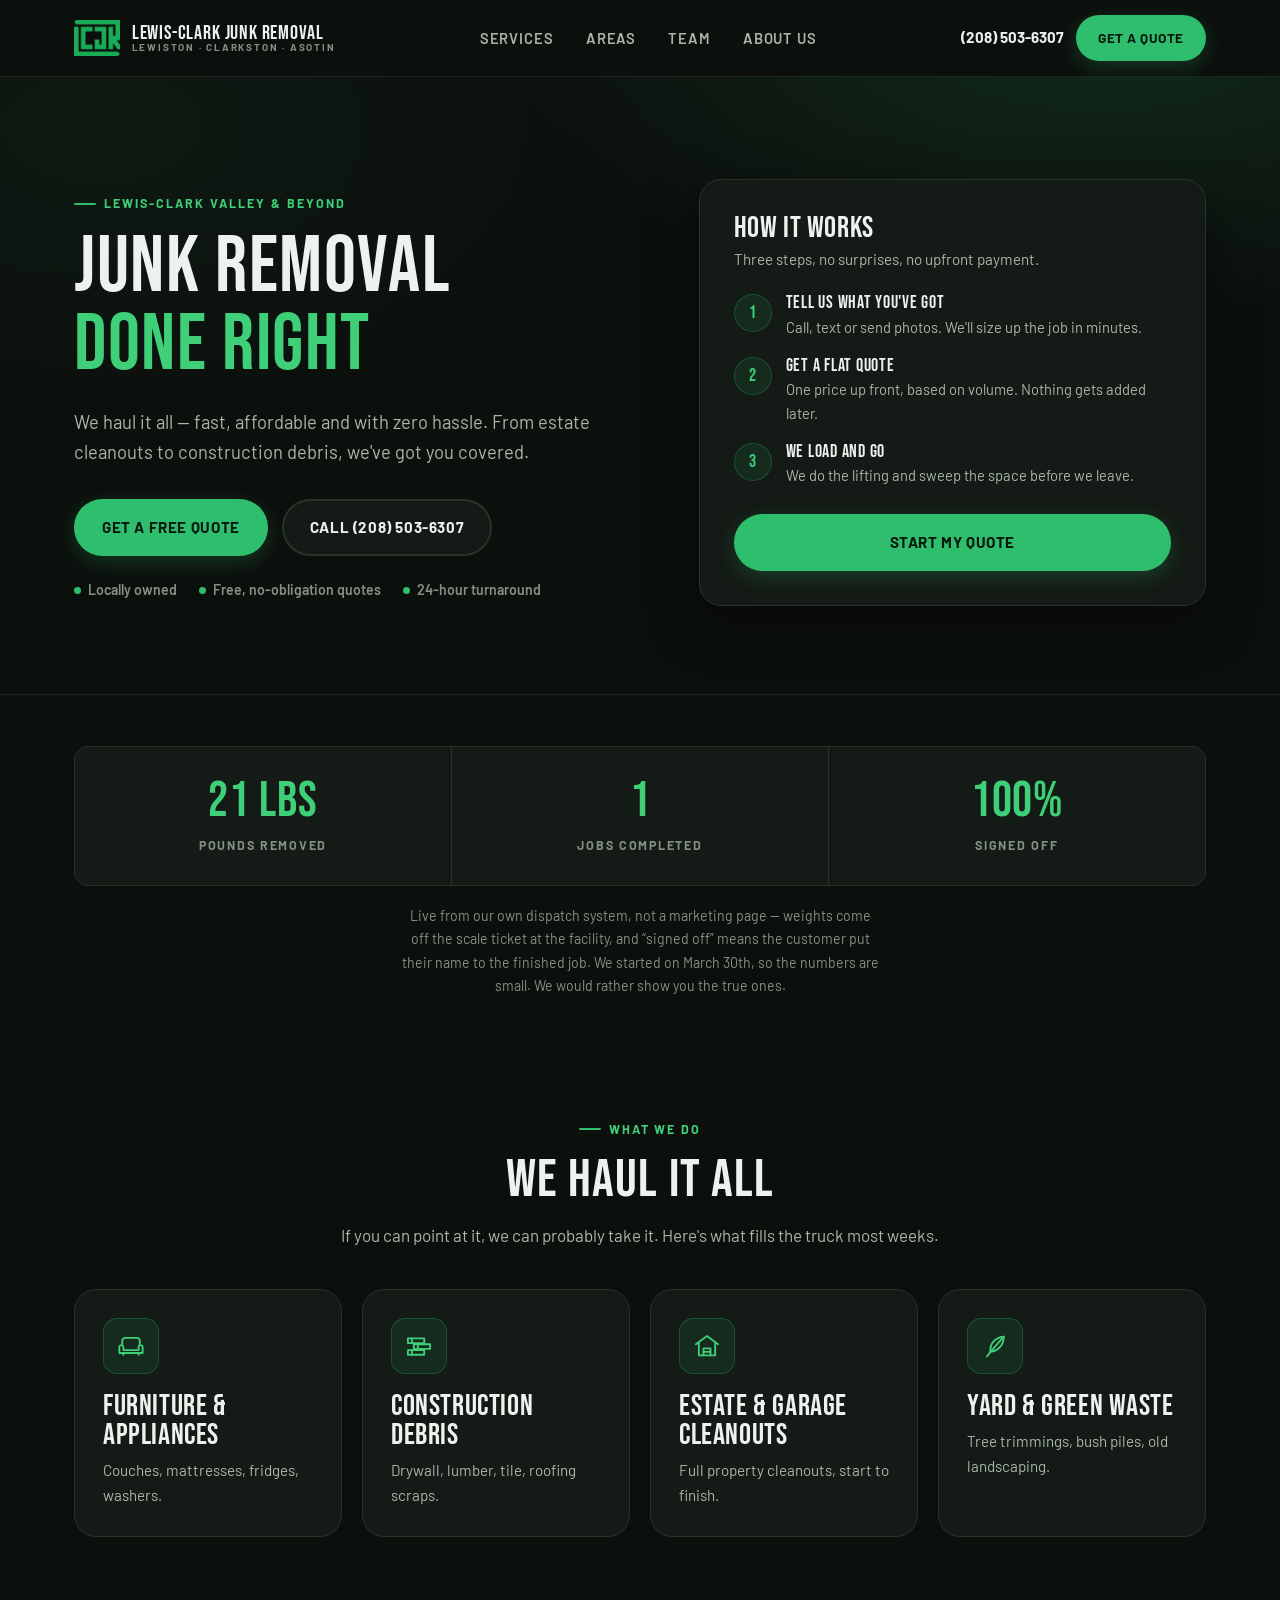
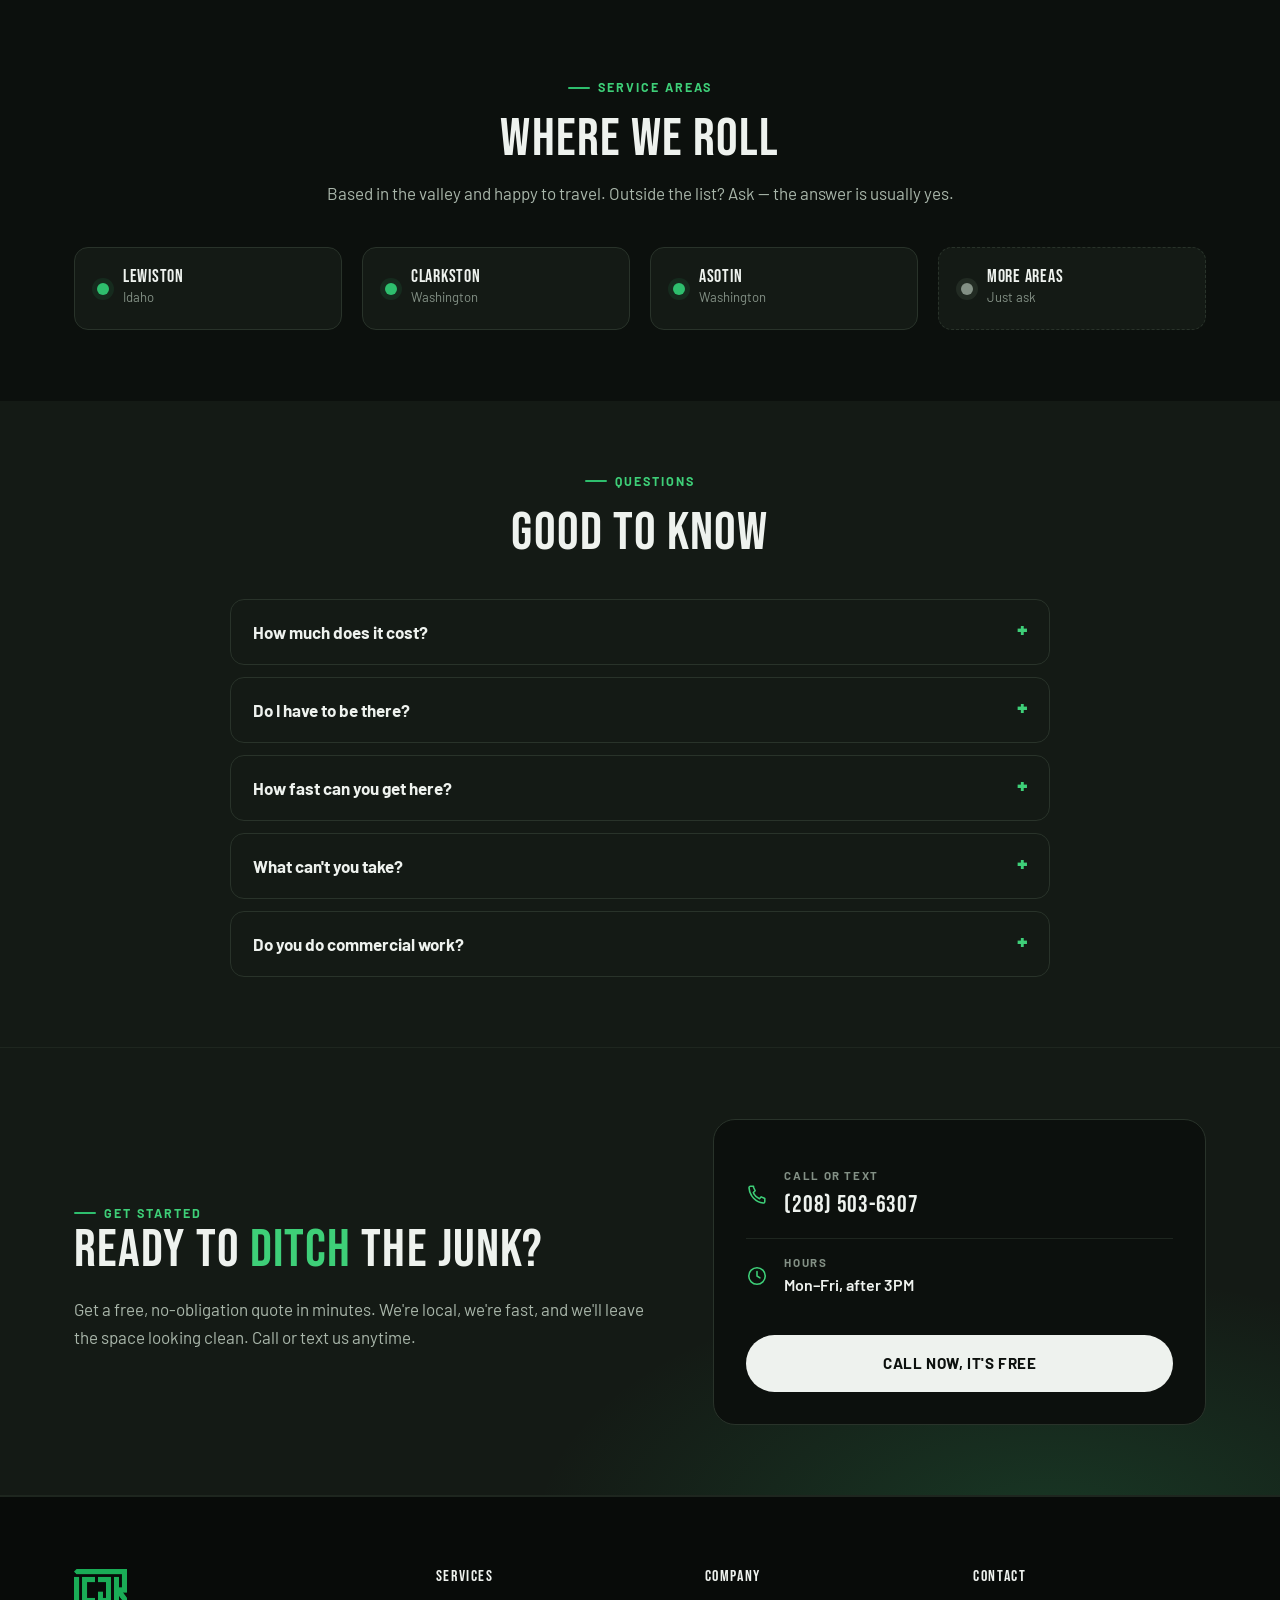
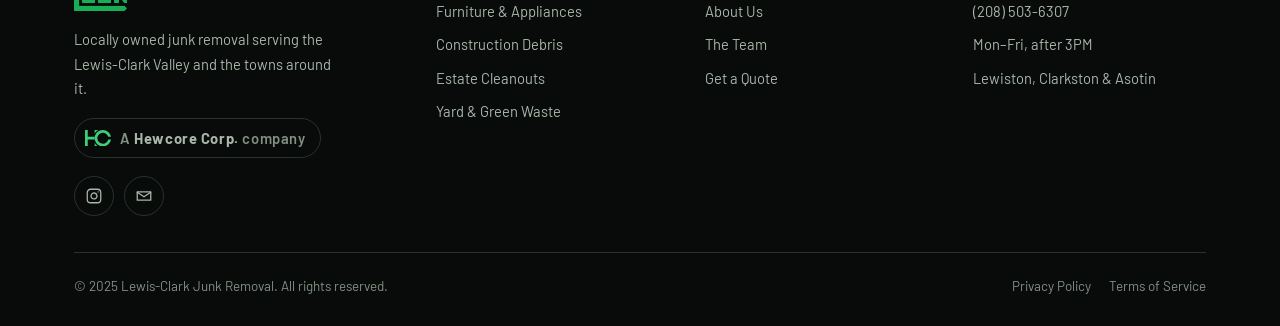
==== commit 39d9df9a: "Read the homepage stats live from the ops app The counters now come from GET /api/stats instead of b" ====
--- a/index.html
+++ b/index.html
@@ -16,7 +16,7 @@
     <meta property="og:image:height" content="600">
     <meta property="og:image:type" content="image/png">
     <meta property="og:type" content="website">
-    <link rel="stylesheet" href="/src/style.css?v=9">
+    <link rel="stylesheet" href="/src/style.css?v=10">
     <link rel="icon" type="image/png" sizes="16x16" href="/images/favicon-16x16.png">
     <link rel="icon" type="image/png" sizes="32x32" href="/images/favicon-32x32.png">
     <link rel="apple-touch-icon" sizes="180x180" href="/images/apple-touch-icon.png">
@@ -119,25 +119,33 @@
         </section>
 
         <!-- ------------------------------------------------------ Stats -- -->
-        <section class="stats section--tight">
+        <!--
+            The numbers below are read live from the ops app on load (see the
+            src/stats.js). The values written here are the
+            last known figures: they render for anyone without JavaScript, and
+            they stay put if the fetch fails, so the section is never blank or
+            zeroed by a network hiccup.
+        -->
+        <section class="stats section--tight" data-api-base="https://app.lcjunk.com">
             <div class="container">
                 <div class="stats-grid reveal">
                     <div class="stat">
-                        <div class="stat-value">21 lbs</div>
+                        <div class="stat-value" data-stat="poundsRemoved">21 lbs</div>
                         <div class="stat-label">Pounds Removed</div>
                     </div>
                     <div class="stat">
-                        <div class="stat-value">1</div>
+                        <div class="stat-value" data-stat="jobsCompleted">1</div>
                         <div class="stat-label">Jobs Completed</div>
                     </div>
                     <div class="stat">
-                        <div class="stat-value">100%</div>
-                        <div class="stat-label">Satisfaction</div>
-                    </div>
-                </div>
-                <p class="stats-note reveal">Our real running totals, updated as jobs come in &mdash; not
-                    rounded up, not borrowed from a franchise. We started on March 30th, so these are small
-                    numbers, and we would rather show you the true ones.</p>
+                        <div class="stat-value" data-stat="signedOffPct">100%</div>
+                        <div class="stat-label">Signed Off</div>
+                    </div>
+                </div>
+                <p class="stats-note reveal">Live from our own dispatch system, not a marketing page &mdash;
+                    weights come off the scale ticket at the facility, and &ldquo;signed off&rdquo; means the
+                    customer put their name to the finished job. We started on March 30th, so the numbers are
+                    small. We would rather show you the true ones.</p>
             </div>
         </section>
 
@@ -397,7 +405,8 @@
         </div>
     </footer>
 
-    <script src="/src/main.js?v=9" defer></script>
+    <script src="/src/main.js?v=10" defer></script>
+    <script src="/src/stats.js?v=10" defer></script>
 </body>
 
 </html>
--- a/src/style.css
+++ b/src/style.css
@@ -473,6 +473,16 @@
   line-height: 1;
   letter-spacing: .02em;
 }
+/* Live figure replaced a shipped one — a brief flash so the change is seen
+   rather than happening behind the reader. */
+.stat-value.is-fresh {
+  animation: stat-fresh .9s ease-out;
+}
+@keyframes stat-fresh {
+  from { color: var(--ink); }
+  to   { color: var(--green-400); }
+}
+
 .stats-note {
   margin: 18px auto 0;
   max-width: 60ch;
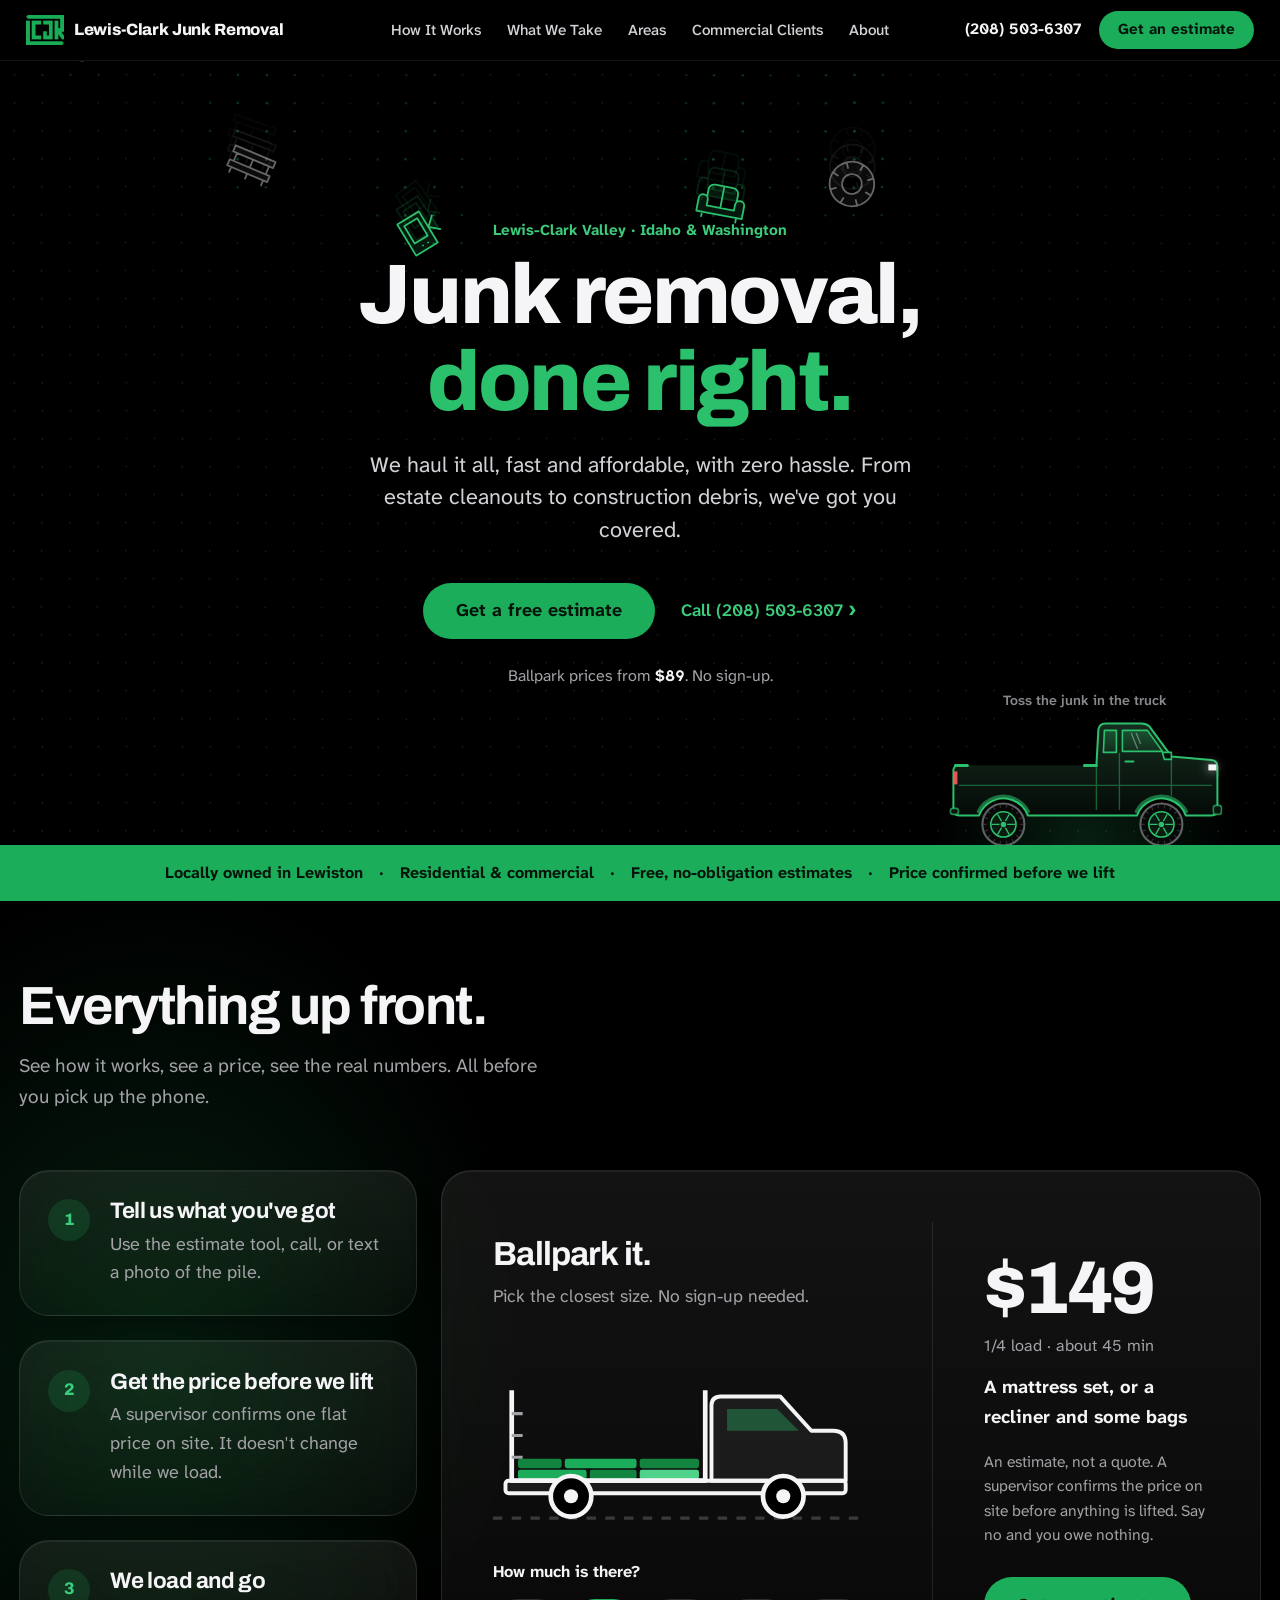
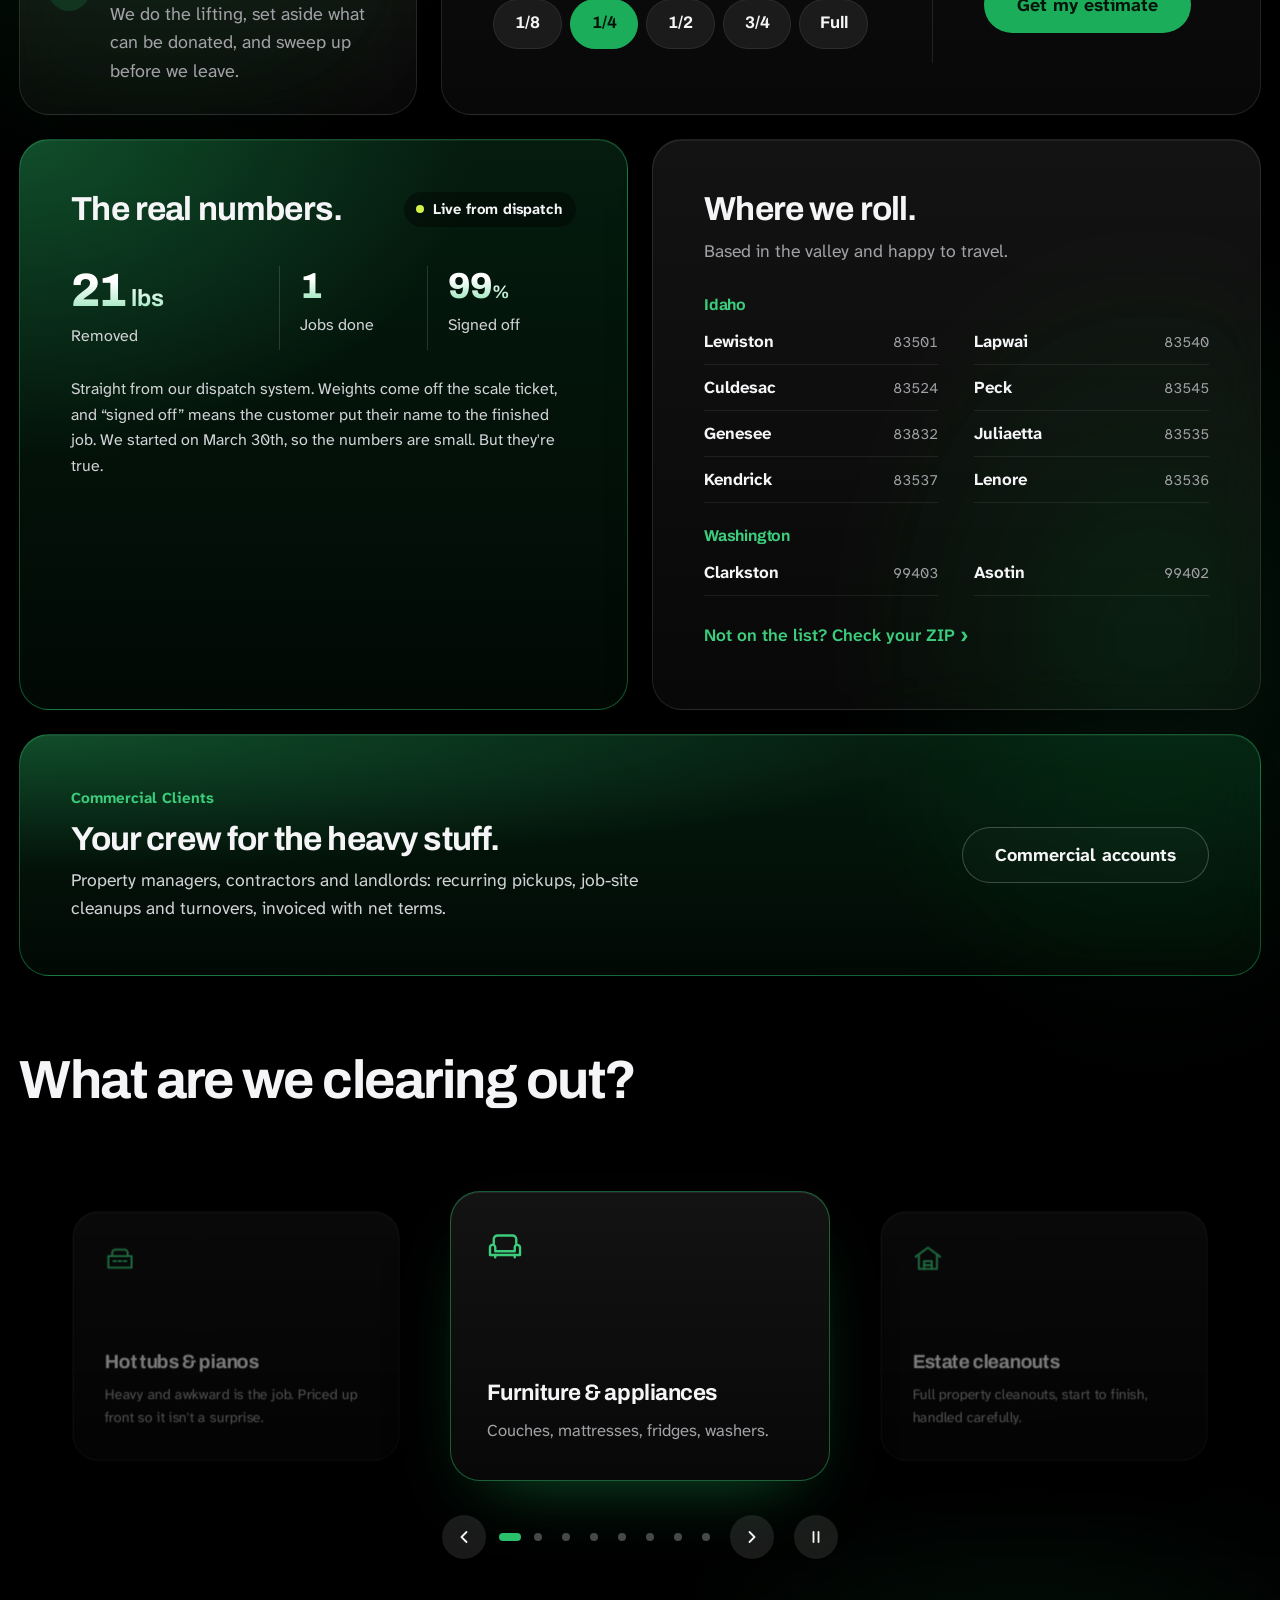
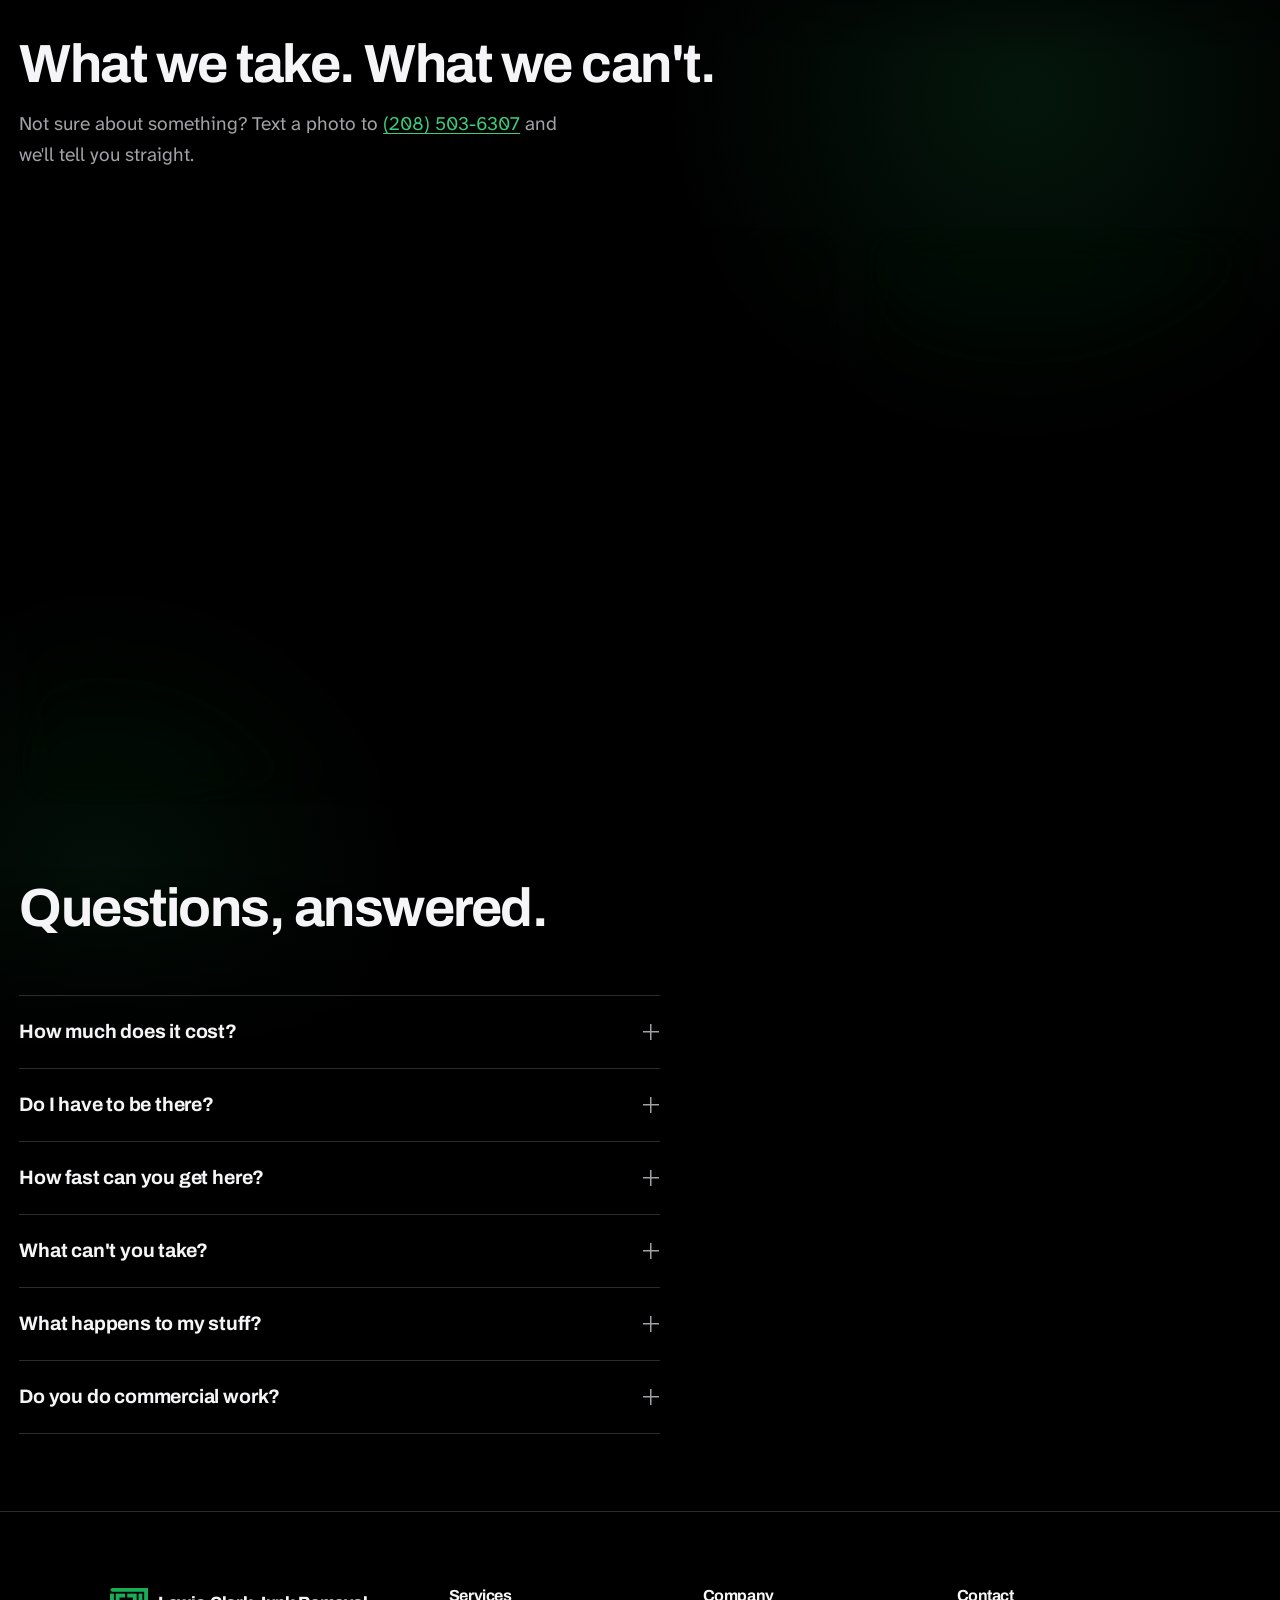
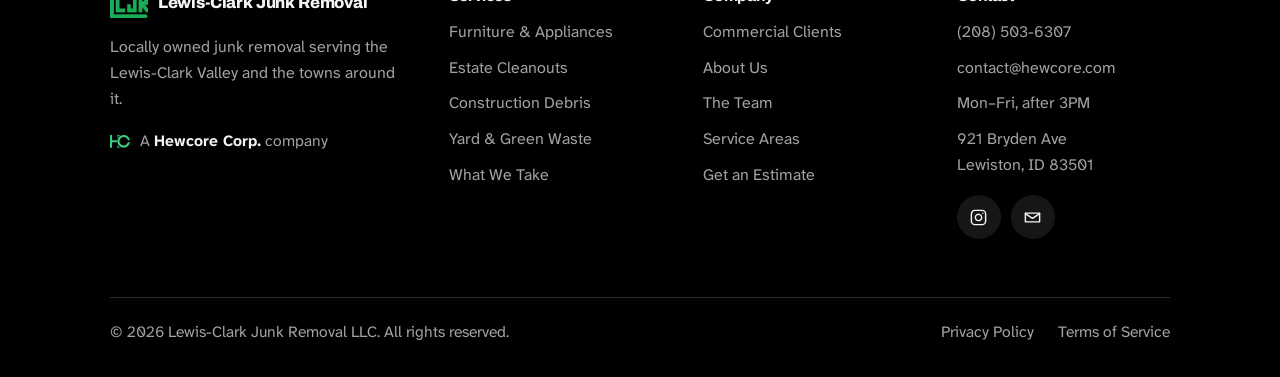
==== commit 923c4299: "Redesign the site: wide layouts, the yard hero, and About with the team - Homepage: slim side gutter" ====
--- a/index.html
+++ b/index.html
@@ -7,16 +7,16 @@
     <meta name="description" content="LCJR is locally owned junk removal for the Lewis-Clark Valley. Fast, affordable, no-hassle hauling for homes, estates, construction sites and businesses. Free quotes.">
     <meta name="keywords" content="junk removal, Lewiston Idaho, Clarkston Washington, Lewis-Clark Valley, affordable junk removal, commercial junk removal">
     <meta name="robots" content="index">
-    <meta name="theme-color" content="#0c100d">
+    <meta name="theme-color" content="#000000">
     <title>Lewis-Clark Junk Removal | Junk Removal in the Lewis-Clark Valley</title>
     <meta property="og:title" content="Lewis-Clark Junk Removal">
-    <meta property="og:description" content="We haul it all — fast, affordable and with zero hassle. Serving Lewiston, Clarkston, Asotin and beyond.">
-    <meta property="og:image" content="https://lcjr.com/images/lcjr-og.png">
+    <meta property="og:description" content="We haul it all, fast and affordable, with zero hassle. Serving Lewiston, Clarkston, Asotin and beyond.">
+    <meta property="og:image" content="https://lcjunk.com/images/lcjr-og.png">
     <meta property="og:image:width" content="600">
     <meta property="og:image:height" content="600">
     <meta property="og:image:type" content="image/png">
     <meta property="og:type" content="website">
-    <link rel="stylesheet" href="/src/style.css?v=10">
+    <link rel="stylesheet" href="/src/style.css?v=24">
     <link rel="icon" type="image/png" sizes="16x16" href="/images/favicon-16x16.png">
     <link rel="icon" type="image/png" sizes="32x32" href="/images/favicon-32x32.png">
     <link rel="apple-touch-icon" sizes="180x180" href="/images/apple-touch-icon.png">
@@ -25,7 +25,7 @@
     <link rel="icon" href="/images/favicon.ico">
     <link rel="preconnect" href="https://fonts.googleapis.com">
     <link rel="preconnect" href="https://fonts.gstatic.com" crossorigin>
-    <link href="https://fonts.googleapis.com/css2?family=Bebas+Neue&family=Barlow:ital,wght@0,400;0,500;0,600;0,700;0,800;1,400&display=swap" rel="stylesheet">
+    <link href="https://fonts.googleapis.com/css2?family=Archivo:wght@600..800&family=Atkinson+Hyperlegible+Next:wght@400..700&display=swap" rel="stylesheet">
     <script>document.documentElement.classList.add("js");</script>
 </head>
 
@@ -33,303 +33,436 @@
     <a class="skip-link" href="#main">Skip to content</a>
 
     <header class="site-header">
-        <div class="container header-inner">
-            <a class="brand" href="/" aria-label="Lewis-Clark Junk Removal home">
-                <img src="/images/lcjr-emblem-light.png" alt="Lewis-Clark Junk Removal">
-                <span class="brand-text">
-                    <span class="brand-name">Lewis-Clark Junk Removal</span>
-                    <span class="brand-tag">Lewiston &middot; Clarkston &middot; Asotin</span>
-                </span>
-            </a>
-
+        <div class="header-inner">
             <button class="nav-toggle" type="button" aria-expanded="false" aria-controls="primary-nav">
                 <span></span>
                 <span class="sr-only">Menu</span>
             </button>
 
+            <a class="brand" href="/" aria-label="Lewis-Clark Junk Removal home">
+                <img src="/images/lcjr-emblem-light.png" alt="" width="800" height="630">
+                <span class="brand-name">Lewis-Clark Junk Removal</span>
+            </a>
+
             <nav class="nav" id="primary-nav" aria-label="Primary">
-                <a href="/#services">Services</a>
+                <a href="/#how">How It Works</a>
+                <a href="/#take">What We Take</a>
                 <a href="/#areas">Areas</a>
-                <a href="/team.html">Team</a>
-                <a href="/aboutus.html">About Us</a>
-                <a class="btn btn--primary btn--sm" href="/quote.html">Get a Quote</a>
+                <a href="/b2b.html">Commercial Clients</a>
+                <a href="/aboutus.html">About</a>
+                <div class="nav-extra">
+                    <a class="btn btn--primary btn--lg" href="/quote.html">Get a free estimate</a>
+                    <a class="link-more" href="tel:+12085036307">Call (208) 503-6307</a>
+                </div>
             </nav>
 
             <div class="header-actions">
                 <a class="header-phone" href="tel:+12085036307">(208) 503-6307</a>
-                <a class="btn btn--primary btn--sm" href="/quote.html">Get a Quote</a>
-            </div>
+                <a class="btn btn--primary btn--sm" href="/quote.html">Get an estimate</a>
+            </div>
+
+            <a class="header-call" href="tel:+12085036307" aria-label="Call (208) 503-6307"><svg class="icon" viewBox="0 0 24 24" aria-hidden="true"><path d="M8.2 3.5 10 7.4 8 9.3a11.5 11.5 0 0 0 6.7 6.7l1.9-2 3.9 1.8v3.4a1.6 1.6 0 0 1-1.8 1.6C11 20.2 3.8 13 3.3 4.2A1.6 1.6 0 0 1 4.9 2.4h3.3Z"/></svg></a>
         </div>
     </header>
 
-    <main id="main">
+    <main id="main" class="main--wide">
 
         <!-- ------------------------------------------------------- Hero -- -->
-        <section class="hero">
-            <div class="container hero-grid">
-                <div>
-                    <span class="eyebrow">Lewis-Clark Valley &amp; Beyond</span>
-                    <h1>Junk Removal<span class="accent">Done Right</span></h1>
-                    <p class="lead">We haul it all — fast, affordable and with zero hassle. From estate
+        <section class="hero" data-fx="yard">
+            <div class="hero-main">
+                <div class="container hero-copy">
+                    <p class="eyebrow">Lewis-Clark Valley &middot; Idaho &amp; Washington</p>
+                    <h1>Junk removal, <span class="mark">done right.</span></h1>
+                    <p class="lead">We haul it all, fast and affordable, with zero hassle. From estate
                         cleanouts to construction debris, we've got you covered.</p>
-
-                    <div class="btn-row">
-                        <a class="btn btn--primary" href="/quote.html">Get a Free Quote</a>
-                        <a class="btn btn--ghost" href="tel:+12085036307">Call (208) 503-6307</a>
-                    </div>
-
-                    <div class="hero-note">
-                        <span>Locally owned</span>
-                        <span>Free, no-obligation quotes</span>
-                        <span>24-hour turnaround</span>
-                    </div>
-                </div>
-
-                <aside class="hero-panel">
-                    <h3>How It Works</h3>
-                    <p>Three steps, no surprises, no upfront payment.</p>
-
-                    <ol class="step-list">
-                        <li class="step">
-                            <span class="step-num" aria-hidden="true">1</span>
-                            <div>
-                                <h4>Tell Us What You've Got</h4>
-                                <p>Call, text or send photos. We'll size up the job in minutes.</p>
-                            </div>
-                        </li>
-                        <li class="step">
-                            <span class="step-num" aria-hidden="true">2</span>
-                            <div>
-                                <h4>Get a Flat Quote</h4>
-                                <p>One price up front, based on volume. Nothing gets added later.</p>
-                            </div>
-                        </li>
-                        <li class="step">
-                            <span class="step-num" aria-hidden="true">3</span>
-                            <div>
-                                <h4>We Load and Go</h4>
-                                <p>We do the lifting and sweep the space before we leave.</p>
-                            </div>
-                        </li>
-                    </ol>
-
-                    <a class="btn btn--primary" href="/quote.html">Start My Quote</a>
-                </aside>
+                    <div class="btn-row btn-row--center">
+                        <a class="btn btn--primary btn--lg" href="/quote.html">Get a free estimate</a>
+                        <a class="link-more" href="tel:+12085036307">Call (208) 503-6307</a>
+                    </div>
+                    <!-- The 1/8-load rate; home.js keeps it in step with /api/pricing. -->
+                    <p class="hero-from">Ballpark prices from <span data-rate-from>$89</span>. No sign-up.</p>
+                </div>
+            </div>
+
+            <div class="strip">
+                <ul class="container strip-list"><li>Locally owned in Lewiston</li><li>Residential &amp; commercial</li><li>Free, no-obligation estimates</li><li>Price confirmed before we lift</li></ul>
             </div>
         </section>
 
-        <!-- ------------------------------------------------------ Stats -- -->
+        <!-- ------------------------------------------------------ Bento -- -->
         <!--
-            The numbers below are read live from the ops app on load (see the
-            src/stats.js). The values written here are the
-            last known figures: they render for anyone without JavaScript, and
-            they stay put if the fetch fails, so the section is never blank or
-            zeroed by a network hiccup.
+            Read left to right, top to bottom: the three steps in order, then
+            the price tool (pick a size on the left, read the price on the
+            right), then the live numbers beside the service area, then the
+            commercial clients banner.
         -->
-        <section class="stats section--tight" data-api-base="https://app.lcjunk.com">
+        <section class="section section--glow" id="how">
             <div class="container">
-                <div class="stats-grid reveal">
-                    <div class="stat">
-                        <div class="stat-value" data-stat="poundsRemoved">21 lbs</div>
-                        <div class="stat-label">Pounds Removed</div>
-                    </div>
-                    <div class="stat">
-                        <div class="stat-value" data-stat="jobsCompleted">1</div>
-                        <div class="stat-label">Jobs Completed</div>
-                    </div>
-                    <div class="stat">
-                        <div class="stat-value" data-stat="signedOffPct">100%</div>
-                        <div class="stat-label">Signed Off</div>
-                    </div>
-                </div>
-                <p class="stats-note reveal">Live from our own dispatch system, not a marketing page &mdash;
-                    weights come off the scale ticket at the facility, and &ldquo;signed off&rdquo; means the
-                    customer put their name to the finished job. We started on March 30th, so the numbers are
-                    small. We would rather show you the true ones.</p>
+                <div class="section-head reveal">
+                    <h2>Everything up front.</h2>
+                    <p>See how it works, see a price, see the real numbers. All before you pick up the phone.</p>
+                </div>
+
+                <div class="bento">
+                <ol class="steps-row">
+                    <li class="tile step-card reveal">
+                        <span class="step-no">1</span>
+                        <h3>Tell us what you've got</h3>
+                        <p>Use the estimate tool, call, or text a photo of the pile.</p>
+                    </li>
+                    <li class="tile step-card reveal">
+                        <span class="step-no">2</span>
+                        <h3>Get the price before we lift</h3>
+                        <p>A supervisor confirms one flat price on site. It doesn't change while we load.</p>
+                    </li>
+                    <li class="tile step-card reveal">
+                        <span class="step-no">3</span>
+                        <h3>We load and go</h3>
+                        <p>We do the lifting, set aside what can be donated, and sweep up before we leave.</p>
+                    </li>
+                </ol>
+
+                <!--
+                    Ballpark picker. Works with no JavaScript at all: the radios drive
+                    the load in the truck and the readout through :has() in style.css.
+                    The prices here are the last known rates; src/home.js swaps in the
+                    live ones from GET /api/pricing and leaves these if it can't.
+
+                    The examples under each price ("A couch plus a handful of boxes")
+                    are a rough guide for the customer, not part of the price list.
+                    Keep them in step with LOAD_HINTS in src/quote.js.
+                -->
+                <div class="tile tile--picker loadtix reveal" data-api-base="https://app.lcjunk.com">
+                    <div class="picker-pick">
+                        <h3 class="tile-title">Ballpark it.</h3>
+                        <p class="tile-sub">Pick the closest size. No sign-up needed.</p>
+
+                        <svg class="pickup" viewBox="0 0 240 120" aria-hidden="true" focusable="false">
+                            <g class="pk-load">
+                            <g class="jl" style="--d:0"><rect class="j1" x="16" y="81" width="44" height="6" rx="1.5"/><rect class="j2" x="62" y="81" width="30" height="6" rx="1.5"/><rect class="j3" x="94" y="81" width="38" height="6" rx="1.5"/></g>
+                            <g class="jl" style="--d:1"><rect class="j2" x="16" y="74" width="28" height="6" rx="1.5"/><rect class="j1" x="46" y="74" width="46" height="6" rx="1.5"/><rect class="j2" x="94" y="74" width="38" height="6" rx="1.5"/></g>
+                            <g class="jl" style="--d:2"><rect class="j3" x="16" y="67" width="52" height="6" rx="1.5"/><rect class="j1" x="70" y="67" width="34" height="6" rx="1.5"/><rect class="j2" x="106" y="67" width="26" height="6" rx="1.5"/></g>
+                            <g class="jl" style="--d:3"><rect class="j1" x="16" y="60" width="36" height="6" rx="1.5"/><rect class="j2" x="54" y="60" width="40" height="6" rx="1.5"/><rect class="j1" x="96" y="60" width="36" height="6" rx="1.5"/></g>
+                            <g class="jl" style="--d:4"><rect class="j2" x="16" y="53" width="24" height="6" rx="1.5"/><rect class="j3" x="42" y="53" width="50" height="6" rx="1.5"/><rect class="j1" x="94" y="53" width="38" height="6" rx="1.5"/></g>
+                            <g class="jl" style="--d:5"><rect class="j1" x="16" y="46" width="40" height="6" rx="1.5"/><rect class="j1" x="58" y="46" width="36" height="6" rx="1.5"/><rect class="j2" x="96" y="46" width="36" height="6" rx="1.5"/></g>
+                            <g class="jl" style="--d:6"><rect class="j2" x="16" y="39" width="58" height="6" rx="1.5"/><rect class="j3" x="76" y="39" width="30" height="6" rx="1.5"/><rect class="j1" x="108" y="39" width="24" height="6" rx="1.5"/></g>
+                            <g class="jl" style="--d:7"><rect class="j3" x="16" y="32" width="34" height="6" rx="1.5"/><rect class="j1" x="52" y="32" width="44" height="6" rx="1.5"/><rect class="j2" x="98" y="32" width="34" height="6" rx="1.5"/></g>
+                            </g>
+                            <path class="pk-bed" d="M12 30V88H136V30"/>
+                            <path class="pk-tick" d="M12 73h7M12 59h7M12 45h7"/>
+                            <rect class="pk-body" x="8" y="88" width="218" height="8" rx="2"/>
+                            <path class="pk-body" d="M140 88V40q0-6 6-6h38l20 22h14q8 0 8 8v24z"/>
+                            <path class="pk-window" d="M150 42h32l14 14h-46z"/>
+                            <path class="pk-ground" d="M0 112h240"/>
+                            <circle class="pk-wheel" cx="50" cy="98" r="13"/>
+                            <circle class="pk-wheel" cx="186" cy="98" r="13"/>
+                            <circle class="pk-hub" cx="50" cy="98" r="4.5"/>
+                            <circle class="pk-hub" cx="186" cy="98" r="4.5"/>
+                        </svg>
+
+                        <fieldset class="seg">
+                            <legend class="seg-legend">How much is there?</legend>
+                            <div class="seg-options">
+                                <label><input type="radio" name="lt" id="lt-eighth" value="eighth"><span>1/8</span></label>
+                                <label><input type="radio" name="lt" id="lt-quarter" value="quarter" checked><span>1/4</span></label>
+                                <label><input type="radio" name="lt" id="lt-half" value="half"><span>1/2</span></label>
+                                <label><input type="radio" name="lt" id="lt-three_quarter" value="three_quarter"><span>3/4</span></label>
+                                <label><input type="radio" name="lt" id="lt-full" value="full"><span>Full</span></label>
+                            </div>
+                        </fieldset>
+                    </div>
+
+                    <div class="picker-price">
+                        <div class="loadtix-readouts" aria-live="polite">
+                            <div class="loadtix-readout" data-for="eighth">
+                                <p class="lt-price" data-rate="eighth">$89</p>
+                                <p class="lt-meta"><span data-rate-label="eighth">1/8 load</span> &middot; about <span data-rate-min="eighth">30</span> min</p>
+                                <p class="lt-hint">A few bags or boxes, or one small piece</p>
+                            </div>
+                            <div class="loadtix-readout" data-for="quarter">
+                                <p class="lt-price" data-rate="quarter">$149</p>
+                                <p class="lt-meta"><span data-rate-label="quarter">1/4 load</span> &middot; about <span data-rate-min="quarter">45</span> min</p>
+                                <p class="lt-hint">A mattress set, or a recliner and some bags</p>
+                            </div>
+                            <div class="loadtix-readout" data-for="half">
+                                <p class="lt-price" data-rate="half">$249</p>
+                                <p class="lt-meta"><span data-rate-label="half">1/2 load</span> &middot; about <span data-rate-min="half">75</span> min</p>
+                                <p class="lt-hint">A couch plus a handful of boxes</p>
+                            </div>
+                            <div class="loadtix-readout" data-for="three_quarter">
+                                <p class="lt-price" data-rate="three_quarter">$339</p>
+                                <p class="lt-meta"><span data-rate-label="three_quarter">3/4 load</span> &middot; about <span data-rate-min="three_quarter">100</span> min</p>
+                                <p class="lt-hint">Most of a room's furniture</p>
+                            </div>
+                            <div class="loadtix-readout" data-for="full">
+                                <p class="lt-price" data-rate="full">$429</p>
+                                <p class="lt-meta"><span data-rate-label="full">Full load</span> &middot; about <span data-rate-min="full">135</span> min</p>
+                                <p class="lt-hint">A packed garage corner or a one-room cleanout</p>
+                            </div>
+                        </div>
+                        <p class="loadtix-note">An estimate, not a quote. A supervisor confirms the price on site before
+                            anything is lifted. Say no and you owe nothing.</p>
+                        <a class="btn btn--primary btn--lg" href="/quote.html">Get my estimate</a>
+                    </div>
+                </div>
+
+                <div class="duo">
+                    <!--
+                        The numbers are read live from the ops app on load (src/stats.js).
+                        The values written here are the last known figures: they render
+                        without JavaScript and stay put if the fetch fails, so the tile is
+                        never blank or zeroed by a network hiccup.
+                    -->
+                    <div class="tile tile--special tile--stats stats reveal" data-api-base="https://app.lcjunk.com">
+                        <div class="stats-head">
+                            <h3 class="tile-title">The real numbers.</h3>
+                            <p class="live-badge"><span class="live-dot" aria-hidden="true"></span>Live from dispatch</p>
+                        </div>
+                        <div class="stats-grid">
+                            <div class="stat">
+                                <span class="stat-value" data-stat="poundsRemoved">21 lbs</span>
+                                <span class="stat-label">Removed</span>
+                            </div>
+                            <div class="stat">
+                                <span class="stat-value" data-stat="jobsCompleted">1</span>
+                                <span class="stat-label">Jobs done</span>
+                            </div>
+                            <div class="stat">
+                                <span class="stat-value" data-stat="signedOffPct">100%</span>
+                                <span class="stat-label">Signed off</span>
+                            </div>
+                        </div>
+                        <p class="tile-note">Straight from our dispatch system. Weights come off the scale ticket, and
+                            &ldquo;signed off&rdquo; means the customer put their name to the finished job. We started
+                            on March 30th, so the numbers are small. But they're true.</p>
+                    </div>
+
+                    <div class="tile tile--areas reveal" id="areas">
+                        <h3 class="tile-title">Where we roll.</h3>
+                        <p class="tile-sub">Based in the valley and happy to travel.</p>
+
+                        <!-- Last known service list. src/home.js refreshes it from /api/pricing. -->
+                        <div class="route" data-areas>
+                            <div class="route-group">
+                                <h4 class="route-state">Idaho</h4>
+                                <ul class="route-list" data-areas-state="ID">
+                                    <li><span>Lewiston</span><span class="route-zip">83501</span></li>
+                                    <li><span>Lapwai</span><span class="route-zip">83540</span></li>
+                                    <li><span>Culdesac</span><span class="route-zip">83524</span></li>
+                                    <li><span>Peck</span><span class="route-zip">83545</span></li>
+                                    <li><span>Genesee</span><span class="route-zip">83832</span></li>
+                                    <li><span>Juliaetta</span><span class="route-zip">83535</span></li>
+                                    <li><span>Kendrick</span><span class="route-zip">83537</span></li>
+                                    <li><span>Lenore</span><span class="route-zip">83536</span></li>
+                                </ul>
+                            </div>
+                            <div class="route-group">
+                                <h4 class="route-state">Washington</h4>
+                                <ul class="route-list" data-areas-state="WA">
+                                    <li><span>Clarkston</span><span class="route-zip">99403</span></li>
+                                    <li><span>Asotin</span><span class="route-zip">99402</span></li>
+                                </ul>
+                            </div>
+                        </div>
+                        <a class="link-more" href="/quote.html">Not on the list? Check your ZIP</a>
+                    </div>
+                </div>
+
+                <a class="tile tile--special tile--commercial reveal" href="/b2b.html">
+                    <div>
+                        <p class="eyebrow">Commercial Clients</p>
+                        <h3 class="tile-title">Your crew for the heavy stuff.</h3>
+                        <p class="tile-sub">Property managers, contractors and landlords: recurring pickups, job-site
+                            cleanups and turnovers, invoiced with net terms.</p>
+                    </div>
+                    <span class="btn btn--ghost btn--lg">Commercial accounts</span>
+                </a>
+                </div>
             </div>
         </section>
 
-        <!-- --------------------------------------------------- Services -- -->
-        <section class="section" id="services">
+        <!-- ------------------------------------------------------- Jobs -- -->
+        <section class="section section--flush-top" id="jobs">
+            <div class="container carousel" data-carousel role="region" aria-roledescription="carousel" aria-label="What we clear out">
+                <div class="section-head reveal">
+                    <h2>What are we clearing out?</h2>
+                </div>
+
+                <!--
+                    Without JavaScript this is a row you can scroll sideways.
+                    home.js turns it into a centered carousel: the current card
+                    in front, its neighbours peeking either side, advancing on
+                    its own every few seconds (with a pause button) unless the
+                    visitor prefers reduced motion.
+                -->
+                <ul class="carousel-track" tabindex="0">
+                    <li><a class="job" href="/quote.html">
+                        <svg class="icon job-icon" viewBox="0 0 24 24" aria-hidden="true"><path d="M4.5 10.5V7.5A2.5 2.5 0 0 1 7 5h10a2.5 2.5 0 0 1 2.5 2.5v3"/><path d="M2 13a1.75 1.75 0 0 1 3.5 0v2.5h13V13A1.75 1.75 0 0 1 22 13v5H2Z"/><path d="M5.5 18v1.5M18.5 18v1.5"/></svg>
+                        <h3>Furniture &amp; appliances</h3>
+                        <p>Couches, mattresses, fridges, washers.</p>
+                    </a></li>
+                    <li><a class="job" href="/quote.html">
+                        <svg class="icon job-icon" viewBox="0 0 24 24" aria-hidden="true"><path d="m2.5 10.5 9.5-7 9.5 7"/><path d="M5 9.2V20h14V9.2"/><path d="M9 20v-6h6v6"/><path d="M9 17h6"/></svg>
+                        <h3>Estate cleanouts</h3>
+                        <p>Full property cleanouts, start to finish, handled carefully.</p>
+                    </a></li>
+                    <li><a class="job" href="/quote.html">
+                        <svg class="icon job-icon" viewBox="0 0 24 24" aria-hidden="true"><path d="M3 10 12 4l9 6v10H3z"/><path d="M7 20v-7h10v7M7 15.5h10M7 18h10"/></svg>
+                        <h3>Garage &amp; shed</h3>
+                        <p>Years of &ldquo;we'll deal with it later,&rdquo; gone in an afternoon.</p>
+                    </a></li>
+                    <li><a class="job" href="/quote.html">
+                        <svg class="icon job-icon" viewBox="0 0 24 24" aria-hidden="true"><path d="M2.5 5.5h14v4h-14z"/><path d="M7.5 10.5h14v4h-14z"/><path d="M2.5 15.5h14v4h-14z"/><path d="M6 5.5v4M11 10.5v4M6 15.5v4"/></svg>
+                        <h3>Construction debris</h3>
+                        <p>Drywall, lumber, tile, roofing scraps.</p>
+                    </a></li>
+                    <li><a class="job" href="/quote.html">
+                        <svg class="icon job-icon" viewBox="0 0 24 24" aria-hidden="true"><path d="M19.5 4c0 7.4-5.1 12.4-11.4 13C7.3 10 12.2 4.7 19.5 4Z"/><path d="M19.5 4 8.1 17"/><path d="M8.1 17 5 21"/></svg>
+                        <h3>Yard &amp; green waste</h3>
+                        <p>Tree trimmings, bush piles, old landscaping.</p>
+                    </a></li>
+                    <li><a class="job" href="/quote.html">
+                        <svg class="icon job-icon" viewBox="0 0 24 24" aria-hidden="true"><path d="M3.5 7.5 12 3l8.5 4.5v9L12 21l-8.5-4.5z"/><path d="M3.5 7.5 12 12l8.5-4.5M12 12v9"/></svg>
+                        <h3>Moving out</h3>
+                        <p>Whatever isn't making the trip, gone before the keys are.</p>
+                    </a></li>
+                    <li><a class="job" href="/quote.html">
+                        <svg class="icon job-icon" viewBox="0 0 24 24" aria-hidden="true"><path d="M3 8.5h18v7H3z"/><path d="M6 15.5V19M18 15.5V19M7 8.5V6.5M17 8.5V6.5"/></svg>
+                        <h3>Mattresses</h3>
+                        <p>Old mattresses and box springs, out of the house and disposed of properly.</p>
+                    </a></li>
+                    <li><a class="job" href="/quote.html">
+                        <svg class="icon job-icon" viewBox="0 0 24 24" aria-hidden="true"><path d="M3 10h18v9H3z"/><path d="M6 10V7.5A2.5 2.5 0 0 1 8.5 5h7A2.5 2.5 0 0 1 18 7.5V10"/><path d="M7 14h2M11 14h2M15 14h2"/></svg>
+                        <h3>Hot tubs &amp; pianos</h3>
+                        <p>Heavy and awkward is the job. Priced up front so it isn't a surprise.</p>
+                    </a></li>
+                </ul>
+
+                <div class="carousel-controls">
+                    <button class="carousel-btn carousel-prev" type="button" aria-label="Previous">
+                        <svg class="icon" viewBox="0 0 24 24" aria-hidden="true"><path d="M15 6l-6 6 6 6"/></svg>
+                    </button>
+                    <div class="carousel-dots" role="group" aria-label="Choose a card"></div>
+                    <button class="carousel-btn carousel-next" type="button" aria-label="Next">
+                        <svg class="icon" viewBox="0 0 24 24" aria-hidden="true"><path d="M9 6l6 6-6 6"/></svg>
+                    </button>
+                    <button class="carousel-btn carousel-play" type="button" aria-label="Pause" hidden>
+                        <svg class="icon icon-pause" viewBox="0 0 24 24" aria-hidden="true"><path d="M9 6v12M15 6v12"/></svg>
+                        <svg class="icon icon-play" viewBox="0 0 24 24" aria-hidden="true"><path d="M8 5.5v13l10.5-6.5z"/></svg>
+                    </button>
+                </div>
+            </div>
+        </section>
+
+        <!-- ---------------------------------------------- Take / can't -- -->
+        <!--
+            The "can't take" column mirrors section 6 of terms.html. If one
+            changes, change the other: the Terms are what a customer agrees to.
+        -->
+        <section class="section section--flush-top section--glow-alt" id="take">
             <div class="container">
-                <div class="section-head is-center reveal">
-                    <span class="eyebrow">What We Do</span>
-                    <h2>We Haul It All</h2>
-                    <p>If you can point at it, we can probably take it. Here's what fills the truck most weeks.</p>
-                </div>
-
-                <div class="grid grid--4 reveal">
-                    <article class="card">
-                        <div class="card-icon">
-                            <!-- Sofa -->
-                            <svg viewBox="0 0 24 24" fill="none" stroke="currentColor" stroke-width="1.6"
-                                stroke-linecap="round" stroke-linejoin="round" aria-hidden="true">
-                                <path d="M4.5 10.5V7.5A2.5 2.5 0 0 1 7 5h10a2.5 2.5 0 0 1 2.5 2.5v3"/>
-                                <path d="M2 13a1.75 1.75 0 0 1 3.5 0v2.5h13V13A1.75 1.75 0 0 1 22 13v5H2Z"/>
-                                <path d="M5.5 18v1.5M18.5 18v1.5"/>
-                            </svg>
-                        </div>
-                        <h3>Furniture &amp; Appliances</h3>
-                        <p>Couches, mattresses, fridges, washers.</p>
-                    </article>
-
-                    <article class="card">
-                        <div class="card-icon">
-                            <!-- Stacked lumber and board offcuts -->
-                            <svg viewBox="0 0 24 24" fill="none" stroke="currentColor" stroke-width="1.6"
-                                stroke-linecap="round" stroke-linejoin="round" aria-hidden="true">
-                                <path d="M2.5 5.5h14v4h-14z"/>
-                                <path d="M7.5 10.5h14v4h-14z"/>
-                                <path d="M2.5 15.5h14v4h-14z"/>
-                                <path d="M6 5.5v4M11 10.5v4M6 15.5v4"/>
-                            </svg>
-                        </div>
-                        <h3>Construction Debris</h3>
-                        <p>Drywall, lumber, tile, roofing scraps.</p>
-                    </article>
-
-                    <article class="card">
-                        <div class="card-icon">
-                            <!-- House with garage door -->
-                            <svg viewBox="0 0 24 24" fill="none" stroke="currentColor" stroke-width="1.6"
-                                stroke-linecap="round" stroke-linejoin="round" aria-hidden="true">
-                                <path d="m2.5 10.5 9.5-7 9.5 7"/>
-                                <path d="M5 9.2V20h14V9.2"/>
-                                <path d="M9 20v-6h6v6"/>
-                                <path d="M9 17h6"/>
-                            </svg>
-                        </div>
-                        <h3>Estate &amp; Garage Cleanouts</h3>
-                        <p>Full property cleanouts, start to finish.</p>
-                    </article>
-
-                    <article class="card">
-                        <div class="card-icon">
-                            <!-- Leaf and stem -->
-                            <svg viewBox="0 0 24 24" fill="none" stroke="currentColor" stroke-width="1.6"
-                                stroke-linecap="round" stroke-linejoin="round" aria-hidden="true">
-                                <path d="M19.5 4c0 7.4-5.1 12.4-11.4 13C7.3 10 12.2 4.7 19.5 4Z"/>
-                                <path d="M19.5 4 8.1 17"/>
-                                <path d="M8.1 17 5 21"/>
-                            </svg>
-                        </div>
-                        <h3>Yard &amp; Green Waste</h3>
-                        <p>Tree trimmings, bush piles, old landscaping.</p>
-                    </article>
+                <div class="section-head reveal">
+                    <h2>What we take. What we can't.</h2>
+                    <p>Not sure about something? Text a photo to
+                        <a href="sms:+12085036307">(208) 503-6307</a> and we'll tell you straight.</p>
+                </div>
+
+                <div class="take-grid reveal">
+                    <div class="take take--yes">
+                        <h3><svg class="icon" viewBox="0 0 24 24" aria-hidden="true"><path d="m5 12.5 4.5 4.5L19 7.5"/></svg>We take</h3>
+                        <ul>
+                            <li>Furniture, couches and beds</li>
+                            <li>Mattresses and box springs<sup>*</sup></li>
+                            <li>Appliances, including fridges and freezers<sup>*</sup></li>
+                            <li>TVs, monitors and electronics<sup>*</sup></li>
+                            <li>Construction and remodel debris</li>
+                            <li>Yard waste, branches and brush</li>
+                            <li>Tires<sup>*</sup></li>
+                            <li>Garage, shed and estate contents</li>
+                        </ul>
+                        <p class="take-foot"><sup>*</sup> Carries a disposal fee from the facility. We tell you before we load it, never after.</p>
+                    </div>
+
+                    <div class="take take--no">
+                        <h3><svg class="icon" viewBox="0 0 24 24" aria-hidden="true"><path d="M6 6l12 12M18 6 6 18"/></svg>We can't take</h3>
+                        <ul>
+                            <li>Paint, solvents, chemicals, fuel, oil and other hazardous liquids</li>
+                            <li>Asbestos, or anything that may contain it</li>
+                            <li>Ammunition, explosives, and flammable or pressurized containers</li>
+                            <li>Medical or biological waste, including sharps</li>
+                            <li>Human or animal remains</li>
+                        </ul>
+                        <p class="take-foot">If we find something on this list once we're there, we leave it and take the rest.</p>
+                    </div>
+
+                    <div class="take take--where">
+                        <h3><svg class="icon" viewBox="0 0 24 24" aria-hidden="true"><path d="M20 12a8 8 0 0 1-14.3 4.9M4 12A8 8 0 0 1 18.3 7.1"/><path d="M18.5 3v4.2h-4.2M5.5 21v-4.2h4.2"/></svg>Where it goes</h3>
+                        <ol class="flow">
+                            <li><strong>Donate.</strong> If it's still useful, it goes to someone who can use it.</li>
+                            <li><strong>Recycle.</strong> What a facility will take back gets recycled, not buried.</li>
+                            <li><strong>Dispose.</strong> The rest goes to a licensed facility, with the scale ticket to show for it.</li>
+                        </ol>
+                    </div>
                 </div>
             </div>
         </section>
 
-        <!-- ------------------------------------------------------ Areas -- -->
-        <section class="section" id="areas">
-            <div class="container">
-                <div class="section-head is-center reveal">
-                    <span class="eyebrow">Service Areas</span>
-                    <h2>Where We Roll</h2>
-                    <p>Based in the valley and happy to travel. Outside the list? Ask — the answer is usually yes.</p>
-                </div>
-
-                <div class="grid grid--4 reveal">
-                    <div class="area-card">
-                        <span class="area-dot" aria-hidden="true"></span>
-                        <div>
-                            <h4>Lewiston</h4>
-                            <p>Idaho</p>
-                        </div>
-                    </div>
-                    <div class="area-card">
-                        <span class="area-dot" aria-hidden="true"></span>
-                        <div>
-                            <h4>Clarkston</h4>
-                            <p>Washington</p>
-                        </div>
-                    </div>
-                    <div class="area-card">
-                        <span class="area-dot" aria-hidden="true"></span>
-                        <div>
-                            <h4>Asotin</h4>
-                            <p>Washington</p>
-                        </div>
-                    </div>
-                    <a class="area-card area-card--more" href="/quote.html">
-                        <span class="area-dot" aria-hidden="true"></span>
-                        <div>
-                            <h4>More Areas</h4>
-                            <p>Just ask</p>
-                        </div>
-                    </a>
-                </div>
-            </div>
-        </section>
-
-        <!-- -------------------------------------------------------- FAQ -- -->
-        <section class="section section--alt">
-            <div class="container">
-                <div class="section-head is-center reveal">
-                    <span class="eyebrow">Questions</span>
-                    <h2>Good To Know</h2>
-                </div>
-
-                <div class="faq reveal">
-                    <details>
-                        <summary>How much does it cost?</summary>
-                        <p>Pricing is based on how much space your load takes up in the truck, not on
-                            weight or hourly rates. You get one flat number before we start, and it
-                            doesn't change once we're loading.</p>
-                    </details>
-                    <details>
-                        <summary>Do I have to be there?</summary>
-                        <p>Not necessarily. If everything is outside, in a garage, or otherwise easy to
-                            find, we can handle the pickup and send photos when the job is done.</p>
-                    </details>
-                    <details>
-                        <summary>How fast can you get here?</summary>
-                        <p>Most jobs in the valley get handled within 24 hours. Same-day pickups happen
-                            often — call and ask.</p>
-                    </details>
-                    <details>
-                        <summary>What can't you take?</summary>
-                        <p>Hazardous material is the main one — paint, chemicals, solvents, asbestos and
-                            similar. If you're not sure about something, send a photo and we'll tell you
-                            straight.</p>
-                    </details>
-                    <details>
-                        <summary>Do you do commercial work?</summary>
-                        <p>Yes. Recurring pickups, job-site cleanups and unit turnovers all get handled on
-                            invoice rather than cash at the curb. Call or text
-                            <a class="accent" href="tel:+12085036307"><strong>(208) 503-6307</strong></a>
-                            and we'll set up an account.</p>
-                    </details>
-                </div>
-            </div>
-        </section>
-
-        <!-- -------------------------------------------------------- CTA -- -->
-        <section class="section cta" id="contact">
-            <div class="container cta-grid">
+        <!-- -------------------------------------------------- FAQ + CTA -- -->
+        <section class="section section--flush-top" id="faq">
+            <div class="container closer">
                 <div class="reveal">
-                    <span class="eyebrow">Get Started</span>
-                    <h2>Ready To <span class="accent">Ditch</span> The Junk?</h2>
-                    <p>Get a free, no-obligation quote in minutes. We're local, we're fast, and we'll
-                        leave the space looking clean. Call or text us anytime.</p>
-                </div>
-
-                <div class="contact-card reveal">
-                    <div class="contact-row">
-                        <svg class="icon" viewBox="0 0 24 24" fill="none" stroke="currentColor" stroke-width="1.7" stroke-linecap="round" stroke-linejoin="round" aria-hidden="true"><path d="M8.2 3.5 10 7.4 8 9.3a11.5 11.5 0 0 0 6.7 6.7l1.9-2 3.9 1.8v3.4a1.6 1.6 0 0 1-1.8 1.6C11 20.2 3.8 13 3.3 4.2A1.6 1.6 0 0 1 4.9 2.4h3.3Z"/></svg>
-                        <div>
-                            <div class="label">Call or text</div>
-                            <a class="value" href="tel:+12085036307">(208) 503-6307</a>
-                        </div>
-                    </div>
-                    <div class="contact-row">
-                        <svg class="icon" viewBox="0 0 24 24" fill="none" stroke="currentColor" stroke-width="1.7" stroke-linecap="round" stroke-linejoin="round" aria-hidden="true"><path d="M12 3a9 9 0 1 1 0 18 9 9 0 0 1 0-18Z"/><path d="M12 7.2V12l3.2 2"/></svg>
-                        <div>
-                            <div class="label">Hours</div>
-                            <div class="value value--sm">Mon–Fri, after 3PM</div>
-                        </div>
-                    </div>
-                    <a class="btn btn--light" href="tel:+12085036307">Call Now, It's Free</a>
+                    <div class="section-head">
+                        <h2>Questions, answered.</h2>
+                    </div>
+                    <div class="faq">
+                        <details>
+                            <summary>How much does it cost?</summary>
+                            <p>Pricing goes by how much room your load takes up. Not weight, not hourly. The
+                                estimate tool gives you a ballpark in a couple of minutes. A supervisor confirms one
+                                flat price on site before we start, and it doesn't change while we're loading. A few
+                                items, like mattresses, tires and fridges, carry a disposal fee. We tell you
+                                before we load them.</p>
+                        </details>
+                        <details>
+                            <summary>Do I have to be there?</summary>
+                            <p>Not necessarily. If everything is outside, in a garage, or otherwise easy to find, we
+                                can handle the pickup and send photos when the job is done.</p>
+                        </details>
+                        <details>
+                            <summary>How fast can you get here?</summary>
+                            <p>We aim to get most jobs in the valley done within 24 hours, and same-day pickups
+                                happen often. Call and ask.</p>
+                        </details>
+                        <details>
+                            <summary>What can't you take?</summary>
+                            <p>Hazardous material is the main one: paint, chemicals, solvents, fuel, asbestos
+                                and similar. The <a href="#take">full list is above</a>. If you're not sure about
+                                something, send a photo and we'll tell you straight.</p>
+                        </details>
+                        <details>
+                            <summary>What happens to my stuff?</summary>
+                            <p>We sort as we load. Anything still useful gets donated, what can be recycled gets
+                                recycled, and the rest goes to a licensed disposal facility.</p>
+                        </details>
+                        <details>
+                            <summary>Do you do commercial work?</summary>
+                            <p>Yes. Recurring pickups, job-site cleanups and unit turnovers, all invoiced rather than
+                                cash at the curb. See <a href="/b2b.html">how commercial accounts work</a>, or call
+                                <a href="tel:+12085036307">(208) 503-6307</a> and we'll set one up.</p>
+                        </details>
+                    </div>
+                </div>
+
+                <div class="closer-cta tile reveal" id="contact">
+                    <h2>Ready to ditch <span class="mark">the junk?</span></h2>
+                    <p>Free, no-obligation estimates. We're local, we're fast, and we leave the space clean.</p>
+                    <a class="btn btn--primary btn--lg btn--block" href="/quote.html">Get a free estimate</a>
+                    <div class="callcard">
+                        <span class="callcard-label">Call or text</span>
+                        <a class="callcard-number" href="tel:+12085036307">(208) 503-6307</a>
+                        <p class="callcard-hours">Mon&ndash;Fri, after 3PM</p>
+                    </div>
+                    <a class="link-more" href="sms:+12085036307">Or text us a photo of the pile</a>
                 </div>
             </div>
         </section>
@@ -340,63 +473,54 @@
         <div class="container">
             <div class="footer-grid">
                 <div class="footer-brand">
-                    <a href="/"><img src="/images/lcjr-emblem-light.png" alt="Lewis-Clark Junk Removal"></a>
+                    <a class="footer-logo" href="/"><img src="/images/lcjr-emblem-light.png" alt="" width="800" height="630"><span class="brand-name">Lewis-Clark Junk Removal</span></a>
                     <p>Locally owned junk removal serving the Lewis-Clark Valley and the towns around it.</p>
                     <p class="footer-owner">
                         <span class="owner-dot" aria-hidden="true"><svg viewBox="268 546 1512 956" fill="currentColor" aria-hidden="true"><path d="M836.38,1103.24h-409.13v398.4h-158.5v-955.28h158.5v398.4h409.13c-4.31,25.78-6.55,52.24-6.55,79.24,0,.68,0,1.36.01,2.04v.05c.11,26.28,2.34,52.04,6.54,77.15Z"/><path d="M1032.42,546.36c-83.49,47.65-153.27,116.58-201.97,199.38v-199.38h201.97Z"/><path d="M1032.42,1501.64h-202.59v-200.44c48.72,83.28,118.74,152.58,202.59,200.44Z"/><path d="M1779.25,1099.06c-36,228.13-233.51,402.58-471.77,402.58-122.69,0-234.57-46.27-319.16-122.29-78.68-70.71-133.75-167.17-151.94-276.11-4.19-25.11-6.43-50.87-6.54-77.15v-.05c-.01-.68-.01-1.36-.01-2.04,0-27,2.24-53.47,6.55-79.24,18.19-108.95,73.25-205.4,151.94-276.11,84.58-76.02,196.47-122.29,319.16-122.29,235.35,0,430.92,170.2,470.39,394.22h-162.25c-36.68-135.8-160.74-235.72-308.13-235.72s-274,101.97-309.24,239.9c-6.48,25.34-9.92,51.88-9.92,79.24s3.43,53.91,9.92,79.24c35.24,137.93,160.34,239.91,309.24,239.91s276.51-104.05,310.26-244.09h161.51Z"/></svg></span>
                         <span>A <strong>Hewcore Corp.</strong> company</span>
                     </p>
+                </div>
+
+                <nav class="footer-col" aria-label="Services">
+                    <h2 class="footer-h">Services</h2>
+                    <ul>
+                        <li><a href="/#jobs">Furniture &amp; Appliances</a></li>
+                        <li><a href="/#jobs">Estate Cleanouts</a></li>
+                        <li><a href="/#jobs">Construction Debris</a></li>
+                        <li><a href="/#jobs">Yard &amp; Green Waste</a></li>
+                        <li><a href="/#take">What We Take</a></li>
+                    </ul>
+                </nav>
+
+                <nav class="footer-col" aria-label="Company">
+                    <h2 class="footer-h">Company</h2>
+                    <ul>
+                        <li><a href="/b2b.html">Commercial Clients</a></li>
+                        <li><a href="/aboutus.html">About Us</a></li>
+                        <li><a href="/aboutus.html#team">The Team</a></li>
+                        <li><a href="/#areas">Service Areas</a></li>
+                        <li><a href="/quote.html">Get an Estimate</a></li>
+                    </ul>
+                </nav>
+
+                <div class="footer-col">
+                    <h2 class="footer-h">Contact</h2>
+                    <ul>
+                        <li><a href="tel:+12085036307">(208) 503-6307</a></li>
+                        <li><a href="mailto:contact@hewcore.com">contact@hewcore.com</a></li>
+                        <li>Mon&ndash;Fri, after 3PM</li>
+                        <li><address>921 Bryden Ave<br>Lewiston, ID 83501</address></li>
+                    </ul>
                     <div class="footer-social">
                         <a href="https://www.instagram.com/lewisclarkjunkremoval/" target="_blank" rel="noopener"
-                            aria-label="Lewis-Clark Junk Removal on Instagram">
-                            <svg viewBox="0 0 24 24" fill="none" stroke="currentColor" stroke-width="1.7"
-                                stroke-linecap="round" stroke-linejoin="round" aria-hidden="true">
-                                <path d="M7.5 3h9A4.5 4.5 0 0 1 21 7.5v9a4.5 4.5 0 0 1-4.5 4.5h-9A4.5 4.5 0 0 1 3 16.5v-9A4.5 4.5 0 0 1 7.5 3Z"/>
-                                <path d="M16 11.4a4 4 0 1 1-3.4-3.4 4 4 0 0 1 3.4 3.4Z"/>
-                                <path d="M17.5 6.6h.01"/>
-                            </svg>
-                        </a>
-                        <a href="mailto:hello@lcjr.com" aria-label="Email Lewis-Clark Junk Removal">
-                            <svg viewBox="0 0 24 24" fill="none" stroke="currentColor" stroke-width="1.7"
-                                stroke-linecap="round" stroke-linejoin="round" aria-hidden="true">
-                                <path d="M3 6.5h18v11H3z"/>
-                                <path d="m3 7 9 6 9-6"/>
-                            </svg>
-                        </a>
-                    </div>
-                </div>
-
-                <nav class="footer-col" aria-label="Services">
-                    <h4>Services</h4>
-                    <ul>
-                        <li><a href="/#services">Furniture &amp; Appliances</a></li>
-                        <li><a href="/#services">Construction Debris</a></li>
-                        <li><a href="/#services">Estate Cleanouts</a></li>
-                        <li><a href="/#services">Yard &amp; Green Waste</a></li>
-                    </ul>
-                </nav>
-
-                <nav class="footer-col" aria-label="Company">
-                    <h4>Company</h4>
-                    <ul>
-                        <li><a href="/aboutus.html">About Us</a></li>
-                        <li><a href="/team.html">The Team</a></li>
-                        <li><a href="/quote.html">Get a Quote</a></li>
-                    </ul>
-                </nav>
-
-                <div class="footer-col">
-                    <h4>Contact</h4>
-                    <ul>
-                        <li><a href="tel:+12085036307">(208) 503-6307</a></li>
-                        <li>Mon&ndash;Fri, after 3PM</li>
-                        <li>Lewiston, Clarkston &amp; Asotin</li>
-                    </ul>
+                            aria-label="Lewis-Clark Junk Removal on Instagram"><svg class="icon" viewBox="0 0 24 24" aria-hidden="true"><path d="M7.5 3h9A4.5 4.5 0 0 1 21 7.5v9a4.5 4.5 0 0 1-4.5 4.5h-9A4.5 4.5 0 0 1 3 16.5v-9A4.5 4.5 0 0 1 7.5 3Z"/><path d="M16 11.4a4 4 0 1 1-3.4-3.4 4 4 0 0 1 3.4 3.4Z"/><path d="M17.5 6.6h.01"/></svg></a>
+                        <a href="mailto:contact@hewcore.com" aria-label="Email Lewis-Clark Junk Removal"><svg class="icon" viewBox="0 0 24 24" aria-hidden="true"><path d="M3 6.5h18v11H3z"/><path d="m3 7 9 6 9-6"/></svg></a>
+                    </div>
                 </div>
             </div>
 
             <div class="footer-bottom">
-                <p>&copy; 2025 Lewis-Clark Junk Removal. All rights reserved.</p>
+                <p>&copy; 2026 Lewis-Clark Junk Removal LLC. All rights reserved.</p>
                 <nav class="footer-legal" aria-label="Legal">
                     <a href="/privacy.html">Privacy Policy</a>
                     <a href="/terms.html">Terms of Service</a>
@@ -405,8 +529,16 @@
         </div>
     </footer>
 
-    <script src="/src/main.js?v=10" defer></script>
-    <script src="/src/stats.js?v=10" defer></script>
+    <nav class="mbar" aria-label="Quick contact">
+        <a class="mbar-btn" href="tel:+12085036307"><svg class="icon" viewBox="0 0 24 24" aria-hidden="true"><path d="M8.2 3.5 10 7.4 8 9.3a11.5 11.5 0 0 0 6.7 6.7l1.9-2 3.9 1.8v3.4a1.6 1.6 0 0 1-1.8 1.6C11 20.2 3.8 13 3.3 4.2A1.6 1.6 0 0 1 4.9 2.4h3.3Z"/></svg><span>Call</span></a>
+        <a class="mbar-btn" href="sms:+12085036307"><svg class="icon" viewBox="0 0 24 24" aria-hidden="true"><path d="M4 5.5h16v10H9l-5 4z"/></svg><span>Text</span></a>
+        <a class="mbar-btn mbar-btn--primary" href="/quote.html"><span>Estimate</span></a>
+    </nav>
+
+    <script src="/src/main.js?v=24" defer></script>
+    <script src="/src/stats.js?v=24" defer></script>
+    <script src="/src/home.js?v=24" defer></script>
+    <script src="/src/hero-fx.js?v=24" defer></script>
 </body>
 
 </html>
--- a/src/style.css
+++ b/src/style.css
@@ -1,142 +1,189 @@
 /* ==========================================================================
    Lewis-Clark Junk Removal — design system
-   Dark base, green accents. One stylesheet for every page.
+
+   Modelled on how Apple builds its pages: one idea per block, a lot of
+   space, big tight headlines, pill buttons, and a single accent colour doing
+   all the work — ours is the emblem's green, on true black.
+
+   Cards are frosted glass: a faint translucent fill, a hairline edge and a
+   blur, over soft pools of green light behind the sections. On flat black
+   glass has nothing to show through, so the light is what makes it read.
+
+   It still has to serve a property manager pricing a turnover and someone in
+   their seventies clearing a parent's house, so: Atkinson Hyperlegible for
+   reading (drawn for low-vision readers), 18px body text, large tap targets,
+   the phone number always a glance away. Nothing moves on its own except the
+   homepage hero texture, which is decorative and stops under
+   prefers-reduced-motion. Hi-vis lime survives in exactly two places — the
+   live dot on the stats and the caution tape on "We can't take".
+
+   Contrast: every text/background pair was measured for WCAG AA. Buttons
+   are dark text on green; white on this green measures under 3:1.
    ========================================================================== */
 
 :root {
-  /* Brand green. On a dark ground the mid/bright steps carry the accent work;
-     the deep steps are only ever used as fills behind light text. */
-  --green-400: #3ecf78;   /* brightest — accent text, icons */
-  --green-500: #2ebe6d;   /* primary buttons */
-  --green-600: #22a45a;
-  --green-700: #167038;   /* logo green */
-  --green-800: #10502a;
-  --green-tint: rgba(46, 190, 109, .10);
-  --green-line: rgba(46, 190, 109, .26);
-
-  /* Neutrals — a faint green cast keeps the greys from reading blue */
-  --bg:        #0c100d;
-  --surface:   #141a15;
-  --surface-2: #1a211b;
-  --surface-3: #222b23;
-  --line:      #29332a;
-  --line-soft: #1e261f;
-
-  --ink:       #eef2ee;   /* headings */
-  --body:      #a9b6aa;   /* body copy */
-  /* Light enough to clear 4.5:1 on --surface-2 as well as --bg; the previous
-     value passed on the page ground but dipped to 4.37 on raised cards. */
-  --muted:     #839085;
-
-  /* Type */
-  --display: "Bebas Neue", "Oswald", Impact, sans-serif;
-  --sans: "Barlow", system-ui, -apple-system, "Segoe UI", sans-serif;
-
-  /* Shape + depth. Shadows on dark do little, so borders carry the edges. */
-  --r-sm: 8px;
-  --r-md: 14px;
-  --r-lg: 22px;
-  --r-pill: 999px;
-  --shadow-sm: 0 1px 2px rgba(0, 0, 0, .3);
-  --shadow-md: 0 8px 24px rgba(0, 0, 0, .38);
-  --shadow-lg: 0 18px 50px rgba(0, 0, 0, .5);
-  --ring: 0 0 0 3px rgba(46, 190, 109, .38);
-
-  /* Layout */
-  --container: 1180px;
-  --gutter: 24px;
-  --header-h: 76px;
-
-  color-scheme: dark;
+  /* Type: Archivo for headings (sturdy, matches the emblem), Atkinson
+     Hyperlegible for reading. */
+  --font-display: "Archivo", -apple-system, BlinkMacSystemFont, "Segoe UI", system-ui, sans-serif;
+  --font-body: "Atkinson Hyperlegible Next", "Atkinson Hyperlegible", -apple-system, "Segoe UI", system-ui, sans-serif;
+  --display-weight: 700;
+  --display-tracking: -.028em;
+
+  /* Brand */
+  --brand: #1cad5a;            /* the emblem */
+  --brand-hi: #2bc06c;         /* the same green, lifted for text on black */
+  --brand-hover: #25bd66;
+  --on-brand: #04140a;
+  --lime: #d4f24b;             /* minor accent only — see the header note */
+  --ink-fixed: #000;
+  --danger: #ff8a7d;
+
+  /* Black */
+  --bg: #000;
+  --tile: #161617;
+  --tile-2: #232325;
+  --line: #2c2c2e;
+  --line-strong: #3a3a3c;
+  --ink: #f5f5f7;
+  --body: #d2d2d7;
+  --muted: #a1a1a6;
+  --accent: #3ccd7c;           /* links and small green text */
+  --focus: var(--brand-hi);
+
+  /* Glass */
+  --glass: linear-gradient(180deg, rgba(255, 255, 255, .075), rgba(255, 255, 255, .03));
+  --glass-hover: linear-gradient(180deg, rgba(255, 255, 255, .1), rgba(255, 255, 255, .045));
+  --glass-edge: rgba(255, 255, 255, .1);
+  --glass-green: linear-gradient(180deg, rgba(28, 173, 90, .24), rgba(28, 173, 90, .09));
+  --glass-green-edge: rgba(43, 192, 108, .3);
+
+  --r-tile: 30px;
+  --r-card: 22px;
+  --r: 14px;
+  --r-sm: 10px;
+  --container: 1240px;
+  --gutter: clamp(22px, 7vw, 112px);
+  --pad: clamp(30px, 4vw, 56px);
+  --gap: clamp(16px, 2vw, 24px);
+  --header-h: 60px;
+  --ease: cubic-bezier(.25, .1, .25, 1);
 }
 
 /* --------------------------------------------------------------- Reset -- */
 
 *, *::before, *::after { box-sizing: border-box; }
-
 * { margin: 0; padding: 0; }
 
 html {
   -webkit-text-size-adjust: 100%;
   scroll-behavior: smooth;
-  scroll-padding-top: calc(var(--header-h) + 16px);
+  scroll-padding-top: calc(var(--header-h) + 20px);
   background: var(--bg);
 }
+html.nav-open { overflow: hidden; }
+html.nav-open .mbar { display: none; }
 
 body {
-  min-height: 100dvh;
-  display: flex;
-  flex-direction: column;
+  font-family: var(--font-body);
+  font-size: 1.125rem;
+  line-height: 1.6;
+  color: var(--body);
   background: var(--bg);
-  color: var(--body);
-  font-family: var(--sans);
-  font-size: 17px;
-  line-height: 1.65;
   -webkit-font-smoothing: antialiased;
   text-rendering: optimizeLegibility;
 }
 
-img, svg { display: block; max-width: 100%; height: auto; }
-
+img, svg { display: block; max-width: 100%; }
+img { height: auto; }
 a { color: inherit; text-decoration: none; }
-
-button { font: inherit; color: inherit; background: none; border: 0; cursor: pointer; }
-
 ul, ol { list-style: none; }
-
-:focus-visible {
-  outline: none;
-  box-shadow: var(--ring);
-  border-radius: var(--r-sm);
-}
-
-::selection { background: var(--green-500); color: #06180d; }
+button, input, select, textarea { font: inherit; color: inherit; }
+button { background: none; border: 0; cursor: pointer; }
+table { border-collapse: collapse; }
+fieldset { border: 0; min-width: 0; }
+
+:focus-visible { outline: 3px solid var(--focus); outline-offset: 3px; }
+/* On a green surface a green ring disappears. */
+.strip :focus-visible,
+.callcard :focus-visible,
+.aside-card--photo :focus-visible { outline-color: var(--ink-fixed); }
+
+.icon {
+  width: 1.2em;
+  height: 1.2em;
+  flex-shrink: 0;
+  fill: none;
+  stroke: currentColor;
+  stroke-width: 1.8;
+  stroke-linecap: round;
+  stroke-linejoin: round;
+}
 
 /* ---------------------------------------------------------- Typography -- */
 
 h1, h2, h3, h4 {
-  font-family: var(--display);
-  font-weight: 400;
+  font-family: var(--font-display);
+  font-weight: var(--display-weight);
   color: var(--ink);
-  line-height: .98;
-  letter-spacing: .02em;
-  text-transform: uppercase;
-}
-
-h1 { font-size: clamp(2.75rem, 7vw, 5rem); }
-h2 { font-size: clamp(2.1rem, 4.6vw, 3.4rem); }
-h3 { font-size: clamp(1.4rem, 2.4vw, 1.85rem); }
-h4 { font-size: 1.15rem; letter-spacing: .04em; }
-
-p { max-width: 68ch; }
-
-strong { color: var(--ink); font-weight: 600; }
-
-.accent { color: var(--green-400); }
+  line-height: 1.1;
+  letter-spacing: -.015em;
+  text-wrap: balance;
+}
+
+h1 {
+  font-size: clamp(2.8rem, 6.6vw, 5.4rem);
+  font-weight: 800;
+  line-height: 1.02;
+  letter-spacing: var(--display-tracking);
+}
+
+h2 {
+  font-size: clamp(2.1rem, 4.2vw, 3.4rem);
+  line-height: 1.06;
+  letter-spacing: var(--display-tracking);
+}
+
+h3 { font-size: 1.3rem; font-weight: 700; }
+h4 { font-size: 1.08rem; font-weight: 700; }
+
+p { max-width: 64ch; }
+strong { font-weight: 700; color: var(--ink); }
+
+.lead {
+  font-size: clamp(1.18rem, 1.7vw, 1.38rem);
+  line-height: 1.5;
+  color: var(--body);
+}
+
+.mark, .accent { color: var(--brand-hi); }
 
 .eyebrow {
+  display: block;
+  font-size: .95rem;
+  font-weight: 700;
+  color: var(--accent);
+  margin-bottom: 10px;
+}
+
+/* "Learn more ›" — Apple's text link. */
+.link-more {
   display: inline-flex;
   align-items: center;
-  gap: 8px;
-  font-family: var(--sans);
-  font-size: .78rem;
-  font-weight: 700;
-  letter-spacing: .16em;
-  text-transform: uppercase;
-  color: var(--green-400);
-}
-.eyebrow::before {
-  content: "";
-  width: 22px;
-  height: 2px;
-  background: var(--green-500);
-  border-radius: 2px;
-}
-
-.lead {
-  font-size: 1.15rem;
-  color: var(--body);
-}
+  gap: .3em;
+  min-height: 44px;
+  font-size: 1.08rem;
+  font-weight: 600;
+  color: var(--accent);
+}
+.link-more::after {
+  content: "\203A";
+  font-size: 1.3em;
+  line-height: 1;
+  transform: translateY(-.04em);
+  transition: transform .2s var(--ease);
+}
+.link-more:hover { text-decoration: underline; text-underline-offset: 4px; }
+.link-more:hover::after { transform: translate(3px, -.04em); }
 
 /* -------------------------------------------------------------- Layout -- */
 
@@ -147,32 +194,63 @@
   padding-inline: var(--gutter);
 }
 
-main { flex: 1 0 auto; }
-
-/* Tightened deliberately: the page reads as one flow rather than a stack of
-   widely separated slabs, and mobile loses a good deal of scrolling. */
-.section { padding: clamp(44px, 5.5vw, 72px) 0; }
-.section--tight { padding: clamp(32px, 4vw, 52px) 0; }
-.section--alt { background: var(--surface); }
-
-.section-head {
-  display: flex;
-  flex-direction: column;
-  gap: 14px;
-  max-width: 640px;
-  margin-bottom: clamp(26px, 3.5vw, 40px);
-}
-.section-head.is-center {
-  align-items: center;
-  text-align: center;
-  margin-inline: auto;
-}
-.section-head.is-center p { text-align: center; }
-
-.grid { display: grid; gap: 20px; }
-.grid--2 { grid-template-columns: repeat(2, minmax(0, 1fr)); }
-.grid--3 { grid-template-columns: repeat(3, minmax(0, 1fr)); }
-.grid--4 { grid-template-columns: repeat(4, minmax(0, 1fr)); }
+.section { position: relative; padding: clamp(72px, 9vw, 128px) 0; }
+.section--flush-top { padding-top: 0; }
+.section--tight { padding: clamp(44px, 5vw, 72px) 0; }
+
+/* Soft pools of green light behind the glass. Decorative, so they sit
+   under everything and never catch the pointer. */
+.section--glow::before,
+.section--glow-alt::before {
+  content: "";
+  position: absolute;
+  inset: 0;
+  z-index: -1;
+  pointer-events: none;
+  background:
+    radial-gradient(42% 32% at 12% 30%, rgba(28, 173, 90, .17), transparent 70%),
+    radial-gradient(38% 30% at 90% 72%, rgba(28, 173, 90, .12), transparent 70%);
+}
+.section--glow-alt::before {
+  background:
+    radial-gradient(40% 40% at 80% 20%, rgba(28, 173, 90, .13), transparent 70%),
+    radial-gradient(34% 34% at 8% 85%, rgba(28, 173, 90, .09), transparent 70%);
+}
+main { position: relative; z-index: 0; }
+
+.section-head { max-width: 780px; margin-bottom: clamp(36px, 4.5vw, 60px); }
+.section-head h2 + p { margin-top: 16px; font-size: clamp(1.15rem, 1.5vw, 1.3rem); color: var(--muted); max-width: 46ch; }
+.section-head p a { color: var(--accent); text-decoration: underline; text-underline-offset: 3px; }
+.section-head .eyebrow { margin-bottom: 8px; }
+.section-head--split { max-width: 780px; }
+.section-head--split > p { margin-top: 16px; font-size: clamp(1.15rem, 1.5vw, 1.3rem); color: var(--muted); max-width: 46ch; }
+
+/* ---------------------------------------------------------------- Glass -- */
+
+/* Every card on the site is the same frosted panel. */
+.tile, .job, .take, .rule, .local, .badge, .owner, .hiring, .tile--commercial,
+.industry, .table-scroll, .form-card, .aside-card, .story-body, .legal-meta, .legal-toc {
+  background: var(--glass);
+  border: 1px solid var(--glass-edge);
+  border-radius: var(--r-tile);
+  -webkit-backdrop-filter: blur(24px) saturate(150%);
+  backdrop-filter: blur(24px) saturate(150%);
+  box-shadow: inset 0 1px 0 rgba(255, 255, 255, .06), 0 30px 60px -40px rgba(0, 0, 0, .9);
+}
+/* The green variant, for the few things that should stand apart. */
+.pull, .legal-note {
+  background: var(--glass-green);
+  border: 1px solid var(--glass-green-edge);
+  border-radius: var(--r-tile);
+  -webkit-backdrop-filter: blur(24px) saturate(150%);
+  backdrop-filter: blur(24px) saturate(150%);
+  box-shadow: inset 0 1px 0 rgba(255, 255, 255, .07);
+}
+
+.tile { padding: var(--pad); }
+.tile-title { font-size: clamp(1.7rem, 2.6vw, 2.2rem); font-weight: 700; letter-spacing: -.025em; line-height: 1.1; }
+.tile-sub { margin-top: 10px; color: var(--muted); font-size: 1.1rem; }
+.tile-note { margin-top: 26px; font-size: 1rem; color: var(--muted); line-height: 1.6; }
 
 /* ------------------------------------------------------------- Buttons -- */
 
@@ -181,1113 +259,982 @@
   align-items: center;
   justify-content: center;
   gap: 10px;
-  font-family: var(--sans);
-  font-size: .95rem;
+  min-height: 50px;
+  padding: 12px 26px;
+  font-family: var(--font-body);
+  font-size: 1.06rem;
   font-weight: 700;
-  letter-spacing: .04em;
-  text-transform: uppercase;
-  padding: 14px 26px;
-  border-radius: var(--r-pill);
-  border: 2px solid transparent;
+  line-height: 1.15;
+  text-align: center;
+  border: 1.5px solid transparent;
+  border-radius: 999px;
+  cursor: pointer;
   white-space: nowrap;
-  transition: transform .18s ease, background-color .18s ease,
-              color .18s ease, border-color .18s ease, box-shadow .18s ease;
-}
-.btn:hover { transform: translateY(-2px); }
-.btn:active { transform: translateY(0); }
-
-/* Dark text on bright green: the reverse fails contrast at this weight. */
-.btn--primary {
-  background: var(--green-500);
-  color: #06180d;
-  box-shadow: 0 6px 20px rgba(46, 190, 109, .22);
-}
-.btn--primary:hover {
-  background: var(--green-400);
-  box-shadow: 0 10px 28px rgba(46, 190, 109, .34);
-}
-
-.btn--ghost {
-  border-color: var(--line);
-  color: var(--ink);
-  background: var(--surface);
-}
-.btn--ghost:hover { border-color: var(--green-500); color: var(--green-400); }
-
-.btn--light {
-  background: var(--ink);
-  color: #0c100d;
-}
-.btn--light:hover { background: #fff; }
-
-.btn--outline-light {
-  border-color: rgba(238, 242, 238, .3);
-  color: var(--ink);
-}
-.btn--outline-light:hover { border-color: var(--ink); background: rgba(238, 242, 238, .07); }
-
-.btn--sm { padding: 10px 20px; font-size: .85rem; }
-
-.btn-row {
-  display: flex;
-  flex-wrap: wrap;
-  gap: 14px;
-  align-items: center;
-}
+  transition: background-color .2s var(--ease), border-color .2s var(--ease), color .2s var(--ease);
+}
+.btn .icon { width: 19px; height: 19px; stroke-width: 2.2; }
+
+.btn--primary { background: var(--brand); color: var(--on-brand); }
+.btn--primary:hover { background: var(--brand-hover); }
+
+.btn--dark { background: var(--ink-fixed); color: var(--ink); }
+.btn--dark:hover { background: #1a1a1b; }
+
+.btn--ghost { background: rgba(255, 255, 255, .02); color: var(--ink); border-color: rgba(255, 255, 255, .22); }
+.btn--ghost:hover { border-color: var(--ink); }
+
+.btn--lg { min-height: 56px; padding: 14px 32px; font-size: 1.12rem; }
+.btn--sm { min-height: 38px; padding: 8px 18px; font-size: .95rem; }
+.btn--block { width: 100%; }
+
+.btn-row { display: flex; flex-wrap: wrap; gap: 12px 26px; align-items: center; }
+.btn-row--center { justify-content: center; }
 
 /* -------------------------------------------------------------- Header -- */
 
+/* Full width, edge to edge: name on the left, links in the middle, phone
+   and the estimate button on the right. */
 .site-header {
   position: sticky;
   top: 0;
-  z-index: 60;
-  /* Opaque on purpose: a blurred backdrop-filter on a sticky element
-     triggers paint bugs in several engines and costs more than it gives. */
-  background: var(--bg);
-  border-bottom: 1px solid var(--line-soft);
-  transition: border-color .2s ease;
-}
-.site-header.is-stuck { border-bottom-color: var(--line); }
+  z-index: 50;
+  background: rgba(0, 0, 0, .9);
+  border-bottom: 1px solid rgba(255, 255, 255, .08);
+}
 
 .header-inner {
   height: var(--header-h);
+  padding-inline: clamp(16px, 2vw, 28px);
+  display: grid;
+  grid-template-columns: 1fr auto 1fr;
+  align-items: center;
+  gap: 20px;
+}
+
+.brand { display: flex; align-items: center; gap: 10px; min-width: 0; justify-self: start; }
+.brand img { width: auto; height: 30px; }
+.brand-name {
+  font-family: var(--font-display);
+  font-size: 1.02rem;
+  font-weight: 800;
+  letter-spacing: -.01em;
+  color: var(--ink);
+  white-space: nowrap;
+}
+
+.nav { display: flex; align-items: center; justify-content: center; gap: 2px; }
+.nav a:not(.btn):not(.link-more) {
+  padding: 8px 12px;
+  font-size: .95rem;
+  font-weight: 500;
+  color: var(--body);
+  white-space: nowrap;
+  border-radius: 999px;
+  transition: color .2s var(--ease), background-color .2s var(--ease);
+}
+.nav a:not(.btn):not(.link-more):hover { color: var(--ink); }
+.nav a[aria-current="page"] { color: var(--ink); background: rgba(255, 255, 255, .08); }
+.nav-extra { display: none; }
+
+.header-actions { display: flex; align-items: center; justify-content: flex-end; gap: 18px; }
+.header-phone { font-size: .98rem; font-weight: 700; color: var(--ink); white-space: nowrap; }
+.header-phone:hover { color: var(--brand-hi); }
+
+.nav-toggle, .header-call { display: none; }
+
+/* ---------------------------------------------------------------- Hero -- */
+
+/* A centred statement that fills the first screen, the brand strip as its
+   bottom edge. The canvas behind it is src/hero-fx.js. */
+.hero {
+  min-height: calc(100svh - var(--header-h));
+  display: flex;
+  flex-direction: column;
+}
+.hero-main {
+  position: relative;
+  flex: 1;
+  display: flex;
+  align-items: center;
+  padding: clamp(48px, 8vh, 96px) 0;
+  overflow: hidden;
+  isolation: isolate;
+}
+.hero-fx { position: absolute; inset: 0; z-index: 0; display: block; }
+.hero-copy { position: relative; z-index: 1; text-align: center; }
+/* Let the canvas take the pointer everywhere except the actual controls. */
+.js .hero[data-fx]:not([data-fx="none"]) .hero-copy { pointer-events: none; }
+.js .hero[data-fx]:not([data-fx="none"]) .hero-copy :is(a, button) { pointer-events: auto; }
+/* Paragraphs carry a max-width; centred blocks need auto margins too. */
+.hero-copy p, .page-head p, .cta-inner p, .soon p { margin-inline: auto; }
+.hero-copy h1 { max-width: 13ch; margin: 0 auto 24px; }
+.hero-copy .lead { max-width: 40ch; margin-bottom: 36px; }
+.hero-from { margin-top: 24px; font-size: 1rem; color: var(--muted); }
+.hero-from span { color: var(--ink); font-weight: 700; font-variant-numeric: tabular-nums; }
+
+.js .hero-copy > * { animation: rise .9s var(--ease) both; }
+.js .hero-copy > :nth-child(2) { animation-delay: .06s; }
+.js .hero-copy > :nth-child(3) { animation-delay: .12s; }
+.js .hero-copy > :nth-child(4) { animation-delay: .18s; }
+.js .hero-copy > :nth-child(5) { animation-delay: .24s; }
+@keyframes rise { from { opacity: 0; transform: translateY(14px); } }
+
+.strip { position: relative; z-index: 1; background: var(--brand); color: var(--on-brand); }
+.strip-list { display: flex; flex-wrap: wrap; justify-content: center; gap: 6px 0; padding-block: 15px; }
+.strip-list li { font-size: 1rem; font-weight: 700; white-space: nowrap; }
+.strip-list li + li::before { content: "\00B7"; padding: 0 16px; }
+
+/* --------------------------------------------------------------- Bento -- */
+
+/* Rows that read left to right: steps 1-2-3, then pick-a-size beside its
+   price, then the numbers beside the service area, then commercial. */
+.steps-row { display: grid; grid-template-columns: repeat(3, minmax(0, 1fr)); gap: var(--gap); }
+.step-card { display: flex; flex-direction: column; gap: 10px; }
+.step-no {
+  display: grid;
+  place-items: center;
+  width: 42px;
+  height: 42px;
+  margin-bottom: 14px;
+  border-radius: 50%;
+  background: rgba(28, 173, 90, .18);
+  color: var(--accent);
+  font-family: var(--font-display);
+  font-size: 1.05rem;
+  font-weight: 800;
+}
+.step-card h3 { font-size: 1.4rem; letter-spacing: -.02em; }
+.step-card p { color: var(--muted); }
+
+.tile--picker {
+  display: grid;
+  grid-template-columns: minmax(0, 1.15fr) minmax(0, .85fr);
+  gap: clamp(32px, 5vw, 80px);
+  align-items: center;
+  margin-top: var(--gap);
+}
+.picker-price {
+  padding-left: clamp(0px, 4vw, 64px);
+  border-left: 1px solid var(--glass-edge);
+  align-self: stretch;
+  display: flex;
+  flex-direction: column;
+  justify-content: center;
+}
+
+.duo { display: grid; grid-template-columns: repeat(2, minmax(0, 1fr)); gap: var(--gap); margin-top: var(--gap); }
+
+.tile--commercial {
   display: flex;
   align-items: center;
   justify-content: space-between;
-  gap: 24px;
-}
-
-.brand {
+  gap: 24px 48px;
+  margin-top: var(--gap);
+  padding: var(--pad);
+  transition: border-color .25s var(--ease);
+}
+.tile--commercial:hover { border-color: rgba(43, 192, 108, .55); }
+.tile--commercial .tile-sub { color: var(--body); max-width: 52ch; }
+.tile--commercial .btn { flex-shrink: 0; }
+
+/* --- Ballpark picker --- */
+
+/* Pickup, drawn in outline and cut away so the load in the bed is visible. */
+.pickup { width: 100%; height: clamp(130px, 15vw, 200px); margin: 30px 0 26px; overflow: visible; }
+.pk-bed { fill: none; stroke: var(--ink); stroke-width: 3; stroke-linejoin: round; }
+.pk-body { fill: rgba(255, 255, 255, .06); stroke: var(--ink); stroke-width: 2.5; stroke-linejoin: round; }
+.pk-window { fill: rgba(43, 192, 108, .35); }
+.pk-wheel { fill: #000; stroke: var(--ink); stroke-width: 3; }
+.pk-hub { fill: var(--ink); }
+.pk-ground { stroke: var(--line-strong); stroke-width: 2; stroke-dasharray: 6 6; }
+.pk-tick { stroke: var(--muted); stroke-width: 2; }
+
+/* The load: eight layers in the brand green family. Picking a size settles
+   that many into the bed, from the floor up. */
+.j1 { fill: var(--brand); }
+.j2 { fill: #13843f; }
+.j3 { fill: #4fd28a; }
+.jl { opacity: 0; transform: translateY(-10px); transition: opacity .25s ease, transform .35s var(--ease); }
+/* No :has() support: show the default (1/4 = two layers). */
+.jl:nth-child(-n+2) { opacity: 1; transform: none; }
+.loadtix:has(.seg input:checked) .jl { opacity: 0; transform: translateY(-10px); }
+.loadtix:has(#lt-eighth:checked) .jl:nth-child(-n+1),
+.loadtix:has(#lt-quarter:checked) .jl:nth-child(-n+2),
+.loadtix:has(#lt-half:checked) .jl:nth-child(-n+4),
+.loadtix:has(#lt-three_quarter:checked) .jl:nth-child(-n+6),
+.loadtix:has(#lt-full:checked) .jl:nth-child(-n+8) {
+  opacity: 1;
+  transform: none;
+  transition-delay: calc(var(--d, 0) * 35ms);
+}
+
+.seg-legend { font-size: 1.02rem; font-weight: 700; color: var(--ink); margin-bottom: 14px; }
+.seg-options { display: grid; grid-template-columns: repeat(5, minmax(0, 1fr)); gap: 8px; }
+.seg-options label { position: relative; cursor: pointer; }
+.seg-options input { position: absolute; inset: 0; opacity: 0; cursor: pointer; }
+.seg-options span {
+  display: grid;
+  place-items: center;
+  min-height: 50px;
+  font-family: var(--font-display);
+  font-size: 1.05rem;
+  font-weight: 700;
+  color: var(--ink);
+  background: rgba(255, 255, 255, .07);
+  border: 1px solid rgba(255, 255, 255, .08);
+  border-radius: 999px;
+  transition: background-color .2s var(--ease), color .2s var(--ease), border-color .2s var(--ease);
+}
+.seg-options label:hover span { background: rgba(255, 255, 255, .13); }
+.seg-options input:checked + span { background: var(--brand); border-color: var(--brand); color: var(--on-brand); }
+.seg-options input:focus-visible + span { outline: 3px solid var(--focus); outline-offset: 2px; }
+
+.loadtix-readout { display: none; }
+.loadtix-readout[data-for="quarter"] { display: block; }
+.loadtix:has(.seg input:checked) .loadtix-readout { display: none; }
+.loadtix:has(#lt-eighth:checked) [data-for="eighth"],
+.loadtix:has(#lt-quarter:checked) [data-for="quarter"],
+.loadtix:has(#lt-half:checked) [data-for="half"],
+.loadtix:has(#lt-three_quarter:checked) [data-for="three_quarter"],
+.loadtix:has(#lt-full:checked) [data-for="full"] { display: block; }
+
+.lt-price {
+  font-family: var(--font-display);
+  font-size: clamp(3.2rem, 6vw, 4.6rem);
+  font-weight: 800;
+  line-height: 1;
+  letter-spacing: -.04em;
+  color: var(--ink);
+  font-variant-numeric: tabular-nums;
+}
+.lt-meta { margin-top: 8px; font-size: 1.02rem; color: var(--muted); }
+.lt-hint { margin-top: 14px; font-size: 1.15rem; font-weight: 700; color: var(--ink); }
+.loadtix-note { margin: 18px 0 30px; font-size: .98rem; line-height: 1.55; color: var(--muted); }
+.picker-price .btn { align-self: flex-start; }
+
+/* --- Stats tile --- */
+
+.eyebrow--live { display: inline-flex; align-items: center; gap: 10px; }
+.live-dot { width: 9px; height: 9px; border-radius: 50%; background: var(--lime); box-shadow: 0 0 0 4px rgba(212, 242, 75, .14); }
+
+.stats-grid { display: grid; grid-template-columns: repeat(3, minmax(0, 1fr)); gap: 20px; margin-top: 32px; }
+.stat { display: flex; flex-direction: column; gap: 6px; }
+.stat-value {
+  font-family: var(--font-display);
+  font-size: clamp(2rem, 3.2vw, 2.7rem);
+  font-weight: 800;
+  line-height: 1;
+  letter-spacing: -.035em;
+  color: var(--ink);
+  font-variant-numeric: tabular-nums;
+  white-space: nowrap;
+}
+.stat-label { font-size: 1rem; color: var(--muted); }
+/* A live figure replaced a shipped one — a brief brand-green flash. */
+.stat-value.is-fresh { animation: fresh 1.4s ease; }
+@keyframes fresh { 0% { color: var(--brand-hi); } 100% { color: var(--ink); } }
+
+/* --- Areas tile --- */
+
+/* Stacked rather than side by side: each state gets the full width of the card. */
+.route { display: grid; grid-template-columns: minmax(0, 1fr); gap: 24px; margin: 30px 0 18px; }
+.route-state { font-size: .98rem; font-weight: 700; color: var(--accent); margin-bottom: 6px; }
+.route-list { display: grid; grid-template-columns: repeat(2, minmax(0, 1fr)); column-gap: 36px; }
+.route-list li {
+  display: flex;
+  align-items: baseline;
+  justify-content: space-between;
+  gap: 10px;
+  padding: 9px 0;
+  border-bottom: 1px solid rgba(255, 255, 255, .08);
+  font-size: 1.05rem;
+  font-weight: 700;
+  color: var(--ink);
+}
+.route-zip { font-size: .92rem; font-weight: 400; color: var(--muted); font-variant-numeric: tabular-nums; }
+
+/* ------------------------------------------------------------ Carousel -- */
+
+/* Apple's horizontal card row. Moves only when asked to. */
+.carousel-track {
+  display: flex;
+  gap: var(--gap);
+  overflow-x: auto;
+  scroll-snap-type: x mandatory;
+  scroll-behavior: smooth;
+  scrollbar-width: none;
+  margin-inline: calc(var(--gutter) * -1);
+  padding: 2px var(--gutter);
+  scroll-padding-inline: var(--gutter);
+}
+.carousel-track::-webkit-scrollbar { display: none; }
+.carousel-track > li { flex: 0 0 clamp(270px, 30%, 340px); scroll-snap-align: start; }
+
+.carousel-controls { display: none; justify-content: flex-end; gap: 12px; margin-top: 26px; }
+.js .carousel-controls { display: flex; }
+.carousel-btn {
+  width: 44px;
+  height: 44px;
+  display: grid;
+  place-items: center;
+  border-radius: 50%;
+  background: rgba(255, 255, 255, .1);
+  color: var(--ink);
+  transition: background-color .2s var(--ease), opacity .2s var(--ease);
+}
+.carousel-btn:hover { background: rgba(255, 255, 255, .18); }
+.carousel-btn[disabled] { opacity: .35; cursor: default; background: rgba(255, 255, 255, .1); }
+.carousel-btn .icon { width: 20px; height: 20px; stroke-width: 2.2; }
+
+.job {
+  display: flex;
+  flex-direction: column;
+  gap: 12px;
+  height: 100%;
+  min-height: 290px;
+  padding: 38px 34px;
+  transition: background .25s var(--ease);
+}
+.job:hover { background: var(--glass-hover); }
+.job-icon { width: 36px; height: 36px; color: var(--accent); stroke-width: 1.6; margin-bottom: auto; }
+.job h3 { font-size: 1.4rem; letter-spacing: -.02em; margin-top: 40px; }
+.job p { font-size: 1.04rem; color: var(--muted); }
+
+/* -------------------------------------------------------- Take / can't -- */
+
+.take-grid { display: grid; grid-template-columns: repeat(3, minmax(0, 1fr)); gap: var(--gap); align-items: stretch; }
+.take { padding: var(--pad); }
+.take h3 { display: flex; align-items: center; gap: 14px; font-size: 1.45rem; letter-spacing: -.02em; margin-bottom: 26px; }
+.take h3 .icon { width: 34px; height: 34px; padding: 7px; border-radius: 50%; stroke-width: 2.6; }
+.take--yes h3 .icon { background: var(--brand); color: var(--on-brand); }
+.take--no h3 .icon { background: rgba(255, 138, 125, .15); color: var(--danger); }
+.take--where h3 .icon { background: rgba(28, 173, 90, .18); color: var(--accent); }
+
+/* Caution tape along the top of the "can't" card — one of the two places
+   the hi-vis lime appears. */
+.take--no { position: relative; overflow: hidden; }
+.take--no::before {
+  content: "";
+  position: absolute;
+  inset: 0 0 auto;
+  height: 6px;
+  background: repeating-linear-gradient(-45deg, #000 0 8px, var(--lime) 8px 16px);
+}
+
+.take ul { display: grid; gap: 12px; }
+.take li { position: relative; padding-left: 22px; font-size: 1.04rem; line-height: 1.5; }
+.take li::before { content: ""; position: absolute; left: 2px; top: .62em; width: 7px; height: 7px; border-radius: 50%; }
+.take--yes li::before { background: var(--brand); }
+.take--no li::before { width: 10px; height: 2px; top: .8em; border-radius: 0; background: var(--danger); }
+.take sup { font-size: .7em; color: var(--accent); font-weight: 700; }
+.take-foot { margin-top: 26px; padding-top: 18px; border-top: 1px solid rgba(255, 255, 255, .08); font-size: .98rem; color: var(--muted); }
+
+.flow { display: grid; gap: 22px; counter-reset: flow; }
+.flow li { position: relative; padding-left: 46px; font-size: 1.04rem; line-height: 1.5; counter-increment: flow; }
+.flow li::before {
+  content: counter(flow);
+  position: absolute;
+  left: 0;
+  top: -2px;
+  width: 32px;
+  height: 32px;
+  display: grid;
+  place-items: center;
+  font-size: .92rem;
+  font-weight: 700;
+  background: rgba(28, 173, 90, .18);
+  color: var(--accent);
+  border-radius: 50%;
+}
+
+/* ------------------------------------------------------------ FAQ + CTA -- */
+
+.closer {
+  display: grid;
+  grid-template-columns: minmax(0, 1.2fr) minmax(0, .8fr);
+  gap: clamp(40px, 6vw, 96px);
+  align-items: start;
+}
+.closer-cta { position: sticky; top: calc(var(--header-h) + 24px); }
+.closer-cta h2 { font-size: clamp(1.9rem, 3vw, 2.5rem); margin-bottom: 14px; }
+.closer-cta > p { color: var(--muted); margin-bottom: 28px; }
+.closer-cta .btn-row { margin-top: 24px; gap: 10px; }
+
+.faq details { border-bottom: 1px solid var(--line); }
+.faq details:first-child { border-top: 1px solid var(--line); }
+.faq summary {
+  list-style: none;
   display: flex;
   align-items: center;
-  gap: 12px;
+  justify-content: space-between;
+  gap: 20px;
+  min-height: 72px;
+  padding: 20px 0;
+  font-family: var(--font-display);
+  font-size: 1.22rem;
+  font-weight: 700;
+  letter-spacing: -.01em;
+  color: var(--ink);
+  cursor: pointer;
+}
+.faq summary::-webkit-details-marker { display: none; }
+.faq summary::after {
+  content: "";
   flex-shrink: 0;
-}
-.brand img { height: 36px; width: auto; }
-.brand-text {
-  display: flex;
-  flex-direction: column;
-  line-height: 1;
-}
-.brand-name {
-  font-family: var(--display);
-  font-size: 1.28rem;
-  color: var(--ink);
-  letter-spacing: .04em;
-}
-.brand-tag {
-  font-size: .62rem;
-  font-weight: 700;
-  letter-spacing: .18em;
-  text-transform: uppercase;
+  width: 18px;
+  height: 18px;
+  background:
+    linear-gradient(currentColor, currentColor) center / 16px 1.5px no-repeat,
+    linear-gradient(currentColor, currentColor) center / 1.5px 16px no-repeat;
   color: var(--muted);
-}
-
-.nav { display: flex; align-items: center; gap: 4px; }
-
-/* The in-drawer CTA duplicates .header-actions on desktop — drawer only. */
-@media (min-width: 901px) {
-  .nav > .btn { display: none; }
-}
-
-/* `.nav a` would otherwise out-specify .btn--primary and repaint its label. */
-.nav a.btn--primary { color: #06180d; }
-
-.nav a {
-  position: relative;
-  padding: 10px 14px;
-  font-size: .92rem;
-  font-weight: 600;
-  letter-spacing: .06em;
-  text-transform: uppercase;
-  color: var(--body);
-  border-radius: var(--r-sm);
-  transition: color .16s ease;
-}
-.nav a::after {
+  transition: transform .3s var(--ease);
+}
+.faq details[open] summary::after { transform: rotate(45deg); }
+.faq summary:hover { color: var(--brand-hi); }
+.faq details p { padding: 0 0 24px; font-size: 1.08rem; color: var(--body); }
+.faq details a { color: var(--accent); text-decoration: underline; text-underline-offset: 3px; }
+
+.callcard {
+  display: grid;
+  gap: 4px;
+  padding: 24px 26px;
+  background: var(--brand);
+  color: var(--on-brand);
+  border-radius: var(--r-card);
+}
+.callcard-label { font-size: .98rem; font-weight: 700; }
+.callcard-number {
+  font-family: var(--font-display);
+  font-size: clamp(1.7rem, 2.6vw, 2.1rem);
+  font-weight: 800;
+  letter-spacing: -.02em;
+  line-height: 1.15;
+  color: var(--on-brand);
+  white-space: nowrap;
+  font-variant-numeric: tabular-nums;
+}
+.callcard-number:hover { text-decoration: underline; text-decoration-thickness: 2px; text-underline-offset: 5px; }
+.callcard-hours { margin: 0; font-size: 1rem; font-weight: 700; }
+
+/* ------------------------------------------------------------ Closing -- */
+
+.cta { position: relative; padding: clamp(88px, 10vw, 144px) 0; border-top: 1px solid var(--line); }
+.cta::before {
   content: "";
   position: absolute;
-  left: 14px;
-  right: 14px;
-  bottom: 4px;
-  height: 2px;
-  background: var(--green-500);
-  border-radius: 2px;
-  transform: scaleX(0);
-  transform-origin: left;
-  transition: transform .2s ease;
-}
-.nav a:hover { color: var(--ink); }
-.nav a:hover::after,
-.nav a[aria-current="page"]::after { transform: scaleX(1); }
-.nav a[aria-current="page"] { color: var(--green-400); }
-
-.header-actions { display: flex; align-items: center; gap: 12px; }
-
-.header-phone {
-  display: inline-flex;
-  align-items: center;
-  gap: 8px;
-  font-weight: 700;
-  font-size: .95rem;
-  color: var(--ink);
-  white-space: nowrap;
-}
-.header-phone:hover { color: var(--green-400); }
-
-.nav-toggle {
-  display: none;
+  inset: 0;
+  z-index: -1;
+  pointer-events: none;
+  background: radial-gradient(50% 60% at 50% 100%, rgba(28, 173, 90, .14), transparent 70%);
+}
+.cta-inner { text-align: center; }
+.cta-inner h2 { max-width: 16ch; margin: 0 auto 18px; }
+.cta-inner .lead { max-width: 44ch; margin-bottom: 34px; color: var(--muted); }
+.cta-hours { margin-top: 16px; font-size: 1rem; color: var(--muted); }
+
+/* -------------------------------------------------------------- Footer -- */
+
+.site-footer { padding: clamp(56px, 6vw, 88px) 0 32px; border-top: 1px solid var(--line); font-size: 1rem; }
+
+.footer-grid { display: grid; grid-template-columns: minmax(0, 1.4fr) repeat(3, minmax(0, 1fr)); gap: 40px; }
+.footer-logo { display: inline-flex; align-items: center; gap: 10px; margin-bottom: 16px; }
+.footer-logo img { width: auto; height: 30px; }
+.footer-brand p { color: var(--muted); max-width: 34ch; }
+
+.footer-owner { display: inline-flex; align-items: center; gap: 10px; margin-top: 18px; font-size: .98rem; color: var(--muted); }
+.owner-dot {
+  width: 30px;
+  height: 30px;
+  display: grid;
+  place-items: center;
+  border-radius: 8px;
+  background: var(--tile);
+  color: var(--accent);
+}
+.owner-dot svg { width: 20px; height: auto; }
+
+.footer-h { font-family: var(--font-display); font-size: 1rem; font-weight: 700; color: var(--ink); margin-bottom: 14px; }
+.footer-col ul { display: grid; gap: 10px; color: var(--muted); }
+.footer-col a:hover { color: var(--ink); text-decoration: underline; text-underline-offset: 3px; }
+.footer-col address { font-style: normal; }
+
+.footer-social { display: flex; gap: 10px; margin-top: 18px; }
+.footer-social a {
   width: 44px;
   height: 44px;
-  border-radius: var(--r-sm);
-  border: 1px solid var(--line);
-  align-items: center;
-  justify-content: center;
-}
-.nav-toggle > span:not(.sr-only) {
-  display: block;
-  position: relative;
-  width: 18px;
-  height: 2px;
-  background: var(--ink);
-  border-radius: 2px;
-  transition: background .18s ease;
-}
-.nav-toggle > span:not(.sr-only)::before,
-.nav-toggle > span:not(.sr-only)::after {
+  display: grid;
+  place-items: center;
+  border-radius: 50%;
+  background: var(--tile);
+  color: var(--ink);
+  transition: background-color .2s var(--ease);
+}
+.footer-social a:hover { background: var(--tile-2); }
+.footer-social .icon { width: 19px; height: 19px; }
+
+.footer-bottom {
+  display: flex;
+  flex-wrap: wrap;
+  justify-content: space-between;
+  gap: 12px 24px;
+  margin-top: clamp(40px, 4.5vw, 60px);
+  padding-top: 22px;
+  border-top: 1px solid var(--line);
+  font-size: .98rem;
+  color: var(--muted);
+}
+.footer-legal { display: flex; gap: 24px; }
+.footer-legal a:hover { color: var(--ink); text-decoration: underline; text-underline-offset: 3px; }
+
+/* -------------------------------------------------- Mobile action bar -- */
+
+.mbar { display: none; }
+
+/* ----------------------------------------------------------- Page head -- */
+
+.page-head { position: relative; padding: clamp(72px, 10vw, 144px) 0 clamp(56px, 7vw, 96px); text-align: center; }
+.page-head::before {
   content: "";
   position: absolute;
-  left: 0;
-  width: 18px;
-  height: 2px;
-  background: var(--ink);
-  border-radius: 2px;
-  transition: transform .22s ease;
-}
-.nav-toggle > span:not(.sr-only)::before { top: -6px; }
-.nav-toggle > span:not(.sr-only)::after { top: 6px; }
-.nav-toggle[aria-expanded="true"] > span:not(.sr-only) { background: transparent; }
-.nav-toggle[aria-expanded="true"] > span:not(.sr-only)::before { transform: translateY(6px) rotate(45deg); }
-.nav-toggle[aria-expanded="true"] > span:not(.sr-only)::after { transform: translateY(-6px) rotate(-45deg); }
-
-/* ---------------------------------------------------------------- Hero -- */
-
-.hero {
-  position: relative;
-  overflow: hidden;
-  background:
-    radial-gradient(900px 460px at 86% -12%, rgba(46, 190, 109, .16), transparent 68%),
-    radial-gradient(700px 400px at 8% 8%, rgba(46, 190, 109, .06), transparent 70%),
-    var(--bg);
-  padding: clamp(56px, 8vw, 104px) 0 clamp(56px, 7vw, 88px);
-  border-bottom: 1px solid var(--line-soft);
-}
-
-.hero-grid {
-  display: grid;
-  grid-template-columns: minmax(0, 1.05fr) minmax(0, .95fr);
-  gap: clamp(32px, 5vw, 64px);
-  align-items: center;
-}
-
-.hero h1 { margin: 14px 0 0; }
-.hero h1 .accent { display: block; }
-.hero .lead { margin-top: 22px; }
-.hero .btn-row { margin-top: 32px; }
-
-.hero-note {
-  margin-top: 22px;
-  display: flex;
-  flex-wrap: wrap;
-  gap: 8px 22px;
-  font-size: .88rem;
-  font-weight: 600;
-  color: var(--muted);
-}
-.hero-note span { display: inline-flex; align-items: center; gap: 7px; }
-.hero-note span::before {
-  content: "";
-  width: 7px;
-  height: 7px;
+  inset: 0;
+  z-index: -1;
+  pointer-events: none;
+  background: radial-gradient(45% 55% at 50% 0%, rgba(28, 173, 90, .13), transparent 70%);
+}
+.page-head h1 { max-width: 17ch; margin-inline: auto; }
+.page-head .lead { margin-top: 22px; max-width: 46ch; color: var(--muted); }
+.page-head--slim { padding-bottom: clamp(40px, 5vw, 64px); }
+.page-head--slim h1 { font-size: clamp(2.5rem, 5vw, 3.9rem); }
+.page-head .btn-row { justify-content: center; margin-top: 34px; }
+
+.breadcrumb { display: flex; justify-content: center; flex-wrap: wrap; gap: 8px; font-size: .98rem; color: var(--muted); margin-bottom: 20px; }
+.breadcrumb a:hover { color: var(--ink); text-decoration: underline; text-underline-offset: 3px; }
+
+/* --------------------------------------------------------------- About -- */
+
+.story { display: grid; grid-template-columns: minmax(0, 1fr) minmax(0, 1fr); gap: var(--gap); align-items: stretch; }
+.pull { display: flex; flex-direction: column; justify-content: space-between; padding: var(--pad); }
+.pull blockquote {
+  font-family: var(--font-display);
+  font-size: clamp(1.6rem, 2.6vw, 2.2rem);
+  font-weight: 700;
+  line-height: 1.25;
+  letter-spacing: -.02em;
+  color: var(--ink);
+}
+.pull figcaption { display: flex; flex-wrap: wrap; align-items: baseline; gap: 4px 10px; margin-top: 32px; font-size: 1.04rem; }
+.pull-name { font-weight: 700; color: var(--ink); }
+.pull-role { color: var(--accent); }
+
+.story-body { padding: var(--pad); }
+.story-body p + p { margin-top: 16px; }
+.story-body .lead { color: var(--ink); }
+.story-body .btn-row { margin-top: 32px; }
+
+.rules { display: grid; grid-template-columns: repeat(4, minmax(0, 1fr)); gap: var(--gap); }
+.rule { padding: clamp(28px, 3vw, 40px); }
+.rule-no {
+  display: grid;
+  place-items: center;
+  width: 42px;
+  height: 42px;
+  margin-bottom: 22px;
   border-radius: 50%;
-  background: var(--green-500);
-}
-
-/* Hero side panel — the "how it works" quick read */
-.hero-panel {
-  background: var(--surface);
-  border: 1px solid var(--line);
-  border-radius: var(--r-lg);
-  box-shadow: var(--shadow-lg);
-  padding: clamp(24px, 3vw, 34px);
-}
-.hero-panel h3 { margin-bottom: 4px; }
-.hero-panel > p { font-size: .95rem; margin-bottom: 22px; }
-
-.step-list { display: grid; gap: 18px; }
-.step {
-  display: grid;
-  grid-template-columns: 38px 1fr;
-  gap: 14px;
-  align-items: start;
-}
-.step-num {
-  width: 38px;
-  height: 38px;
+  background: rgba(28, 173, 90, .18);
+  color: var(--accent);
+  font-family: var(--font-display);
+  font-weight: 800;
+}
+.rule h3 { margin-bottom: 10px; }
+.rule p { font-size: 1.03rem; color: var(--muted); }
+
+.local-grid { display: grid; grid-template-columns: repeat(3, minmax(0, 1fr)); gap: var(--gap); margin-top: clamp(72px, 9vw, 128px); }
+.local-head { grid-column: 1 / -1; max-width: 780px; margin-bottom: clamp(16px, 2.5vw, 36px); }
+.local-head .eyebrow { margin-bottom: 8px; }
+.local-head h3 { font-size: clamp(2.1rem, 4.2vw, 3.4rem); font-weight: 700; letter-spacing: var(--display-tracking); line-height: 1.06; }
+.local-head p { margin-top: 16px; font-size: clamp(1.15rem, 1.5vw, 1.3rem); color: var(--muted); max-width: 46ch; }
+.local { padding: clamp(28px, 3vw, 40px); }
+.local h3 { margin-bottom: 10px; }
+.local p { font-size: 1.03rem; color: var(--muted); }
+
+/* ---------------------------------------------------------------- Team -- */
+
+.team-group + .team-group { margin-top: clamp(44px, 5vw, 72px); }
+.team-label { font-family: var(--font-display); font-size: 1.1rem; font-weight: 700; color: var(--accent); margin-bottom: 18px; }
+
+.badges { display: grid; grid-template-columns: repeat(2, minmax(0, 1fr)); gap: var(--gap); }
+
+/* No portraits yet, so the initials are meant to look deliberate — the
+   emblem's green and heavy type, not an empty avatar. */
+.badge { display: grid; grid-template-columns: auto minmax(0, 1fr); gap: 26px; align-items: start; padding: var(--pad); }
+.badge-mono {
   display: grid;
   place-items: center;
-  border-radius: 50%;
-  background: var(--green-tint);
-  border: 1px solid var(--green-line);
-  color: var(--green-400);
-  font-family: var(--display);
-  font-size: 1.15rem;
-  letter-spacing: .04em;
-}
-.step h4 { margin-bottom: 2px; }
-.step p { font-size: .92rem; margin: 0; }
-
-.hero-panel .btn { margin-top: 26px; width: 100%; }
-
-/* --------------------------------------------------------------- Stats -- */
-
-.stats { background: var(--bg); }
-.stats-grid {
-  display: grid;
-  grid-template-columns: repeat(3, minmax(0, 1fr));
-  gap: 1px;
-  background: var(--line);
-  border: 1px solid var(--line);
-  border-radius: var(--r-md);
-  overflow: hidden;
-}
-.stat {
-  background: var(--surface);
-  padding: 30px 22px;
-  text-align: center;
-}
-.stat-value {
-  font-family: var(--display);
-  font-size: clamp(2.2rem, 4.4vw, 3.1rem);
-  color: var(--green-400);
-  line-height: 1;
-  letter-spacing: .02em;
-}
-/* Live figure replaced a shipped one — a brief flash so the change is seen
-   rather than happening behind the reader. */
-.stat-value.is-fresh {
-  animation: stat-fresh .9s ease-out;
-}
-@keyframes stat-fresh {
-  from { color: var(--ink); }
-  to   { color: var(--green-400); }
-}
-
-.stats-note {
-  margin: 18px auto 0;
-  max-width: 60ch;
-  text-align: center;
-  font-size: .88rem;
-  color: var(--muted);
-}
-
-.stat-label {
-  margin-top: 8px;
-  font-size: .78rem;
-  font-weight: 700;
-  letter-spacing: .14em;
-  text-transform: uppercase;
-  color: var(--muted);
-}
-
-/* ---------------------------------------------------------------- Card -- */
-
-.card {
-  background: var(--surface);
-  border: 1px solid var(--line);
-  border-radius: var(--r-lg);
-  padding: 28px;
-  transition: transform .2s ease, border-color .2s ease, background-color .2s ease;
-}
-.card:hover {
-  transform: translateY(-4px);
-  border-color: var(--green-line);
-  background: var(--surface-2);
-}
-.card h3 { margin-bottom: 8px; }
-.card p { font-size: .95rem; }
-
-.card-icon {
-  width: 56px;
-  height: 56px;
+  width: 88px;
+  height: 88px;
+  border-radius: 24px;
+  background: var(--brand);
+  color: var(--on-brand);
+  font-family: var(--font-display);
+  font-size: 1.9rem;
+  font-weight: 800;
+  letter-spacing: -.03em;
+}
+.badge-body { display: flex; flex-direction: column; align-items: flex-start; gap: 6px; }
+.badge-role { font-size: .98rem; font-weight: 700; color: var(--accent); }
+.badge-body h3 { font-size: 1.6rem; letter-spacing: -.025em; }
+.badge-body p { font-size: 1.04rem; color: var(--muted); margin-top: 6px; }
+
+.badge--compact { align-items: center; padding: clamp(24px, 3vw, 36px); }
+.badge--compact .badge-mono { width: 62px; height: 62px; border-radius: 18px; font-size: 1.3rem; background: rgba(28, 173, 90, .18); color: var(--accent); }
+.badge--compact h3 { font-size: 1.35rem; }
+
+.owner { display: flex; align-items: center; gap: 18px; margin-top: clamp(44px, 5vw, 72px); padding: 26px 30px; border-radius: var(--r-card); }
+.owner-mark {
+  flex-shrink: 0;
+  width: 48px;
+  height: 48px;
   display: grid;
   place-items: center;
-  border-radius: var(--r-md);
-  background: var(--green-tint);
-  border: 1px solid var(--green-line);
-  margin-bottom: 18px;
-  color: var(--green-400);
-  transition: background-color .2s ease;
-}
-.card:hover .card-icon { background: rgba(46, 190, 109, .16); }
-.card-icon svg { width: 28px; height: 28px; }
-
-.card-list {
-  margin-top: 16px;
-  display: grid;
-  gap: 8px;
-  font-size: .92rem;
-}
-/* Positioned bullet rather than a grid column — see the note on .legal ul li.
-   These items are plain text today, but the grid version breaks the moment
-   anyone adds a <strong> to one. */
-.card-list li {
-  position: relative;
-  padding-left: 28px;
-}
-.card-list li::before {
+  background: rgba(255, 255, 255, .06);
+  color: var(--accent);
+  border-radius: 12px;
+}
+.owner-mark svg { width: 28px; height: auto; }
+.owner p { font-size: 1.04rem; color: var(--muted); }
+
+.hiring { display: flex; flex-wrap: wrap; align-items: center; justify-content: space-between; gap: 24px 48px; margin-top: var(--gap); padding: var(--pad); }
+.hiring h3 { font-size: 1.6rem; letter-spacing: -.02em; margin-bottom: 8px; }
+.hiring p { font-size: 1.04rem; color: var(--muted); }
+
+/* ------------------------------------------------- Commercial clients -- */
+
+.page-head--b2b h1 { max-width: 15ch; }
+
+.industries { display: grid; grid-template-columns: repeat(2, minmax(0, 1fr)); gap: var(--gap); }
+.industry { padding: var(--pad); }
+.industry h3 { font-size: 1.5rem; letter-spacing: -.02em; margin-bottom: 12px; }
+.industry > p { font-size: 1.04rem; color: var(--muted); }
+
+.ticks { display: grid; gap: 10px; margin-top: 24px; padding-top: 20px; border-top: 1px solid rgba(255, 255, 255, .08); }
+.ticks li { position: relative; padding-left: 26px; font-size: 1.03rem; font-weight: 700; color: var(--ink); }
+.ticks li::before {
   content: "";
   position: absolute;
+  left: 2px;
+  top: .42em;
+  width: 12px;
+  height: 7px;
+  border-left: 2px solid var(--accent);
+  border-bottom: 2px solid var(--accent);
+  transform: rotate(-45deg);
+}
+
+.table-scroll { overflow-x: auto; }
+.compare { width: 100%; min-width: 560px; font-size: 1.04rem; }
+.compare th, .compare td { padding: 22px 28px; text-align: left; border-bottom: 1px solid rgba(255, 255, 255, .08); vertical-align: top; }
+.compare thead th { font-size: .98rem; font-weight: 700; color: var(--muted); }
+.compare thead th:last-child { color: var(--accent); }
+.compare tbody th { font-weight: 700; color: var(--ink); width: 22%; }
+.compare tbody td:last-child { font-weight: 600; color: var(--ink); background: rgba(28, 173, 90, .07); }
+.compare tbody tr:last-child > * { border-bottom: 0; }
+
+.faq-layout { display: grid; grid-template-columns: minmax(0, .8fr) minmax(0, 1.2fr); gap: clamp(32px, 6vw, 96px); align-items: start; }
+
+/* -------------------------------------------------------- Quote layout -- */
+
+.section--quote { padding-top: 0; }
+
+.quote-layout { display: grid; grid-template-columns: minmax(0, 1fr) 340px; gap: var(--gap); align-items: start; }
+.form-card { padding: var(--pad); }
+
+.quote-aside { display: grid; gap: var(--gap); }
+.aside-card { padding: 30px 30px 32px; }
+.aside-card h3 { font-size: 1.22rem; margin-bottom: 10px; }
+.aside-card p { font-size: 1.02rem; color: var(--muted); }
+.aside-card a:not(.btn):not(.link-more) { color: var(--accent); text-decoration: underline; text-underline-offset: 3px; }
+.aside-card .link-more { margin-top: 8px; }
+.aside-card--photo { background: var(--brand); border-color: var(--brand); color: var(--on-brand); }
+.aside-card--photo h3, .aside-card--photo p, .aside-card--photo strong { color: var(--on-brand); }
+.aside-card--photo p { margin-bottom: 20px; }
+
+.mini-steps { display: grid; gap: 16px; margin-top: 18px; counter-reset: mini; }
+.mini-steps li { position: relative; padding-left: 42px; counter-increment: mini; }
+.mini-steps li::before {
+  content: counter(mini);
+  position: absolute;
   left: 0;
-  top: .5em;
-  width: 8px;
-  height: 8px;
-  border-radius: 2px;
-  background: var(--green-500);
-}
-
-/* ------------------------------------------------------- Service areas -- */
-
-.area-card {
-  display: flex;
-  align-items: center;
-  gap: 14px;
-  padding: 20px 22px;
-  background: var(--surface);
-  border: 1px solid var(--line);
-  border-radius: var(--r-md);
-  transition: border-color .2s ease, transform .2s ease;
-}
-.area-card:hover {
-  border-color: var(--green-500);
-  transform: translateY(-3px);
-}
-.area-dot {
-  flex-shrink: 0;
-  width: 12px;
-  height: 12px;
+  top: 0;
+  width: 30px;
+  height: 30px;
+  display: grid;
+  place-items: center;
+  font-size: .9rem;
+  font-weight: 700;
+  background: rgba(28, 173, 90, .18);
+  color: var(--accent);
   border-radius: 50%;
-  background: var(--green-500);
-  box-shadow: 0 0 0 5px var(--green-tint);
-}
-.area-card h4 { margin-bottom: 1px; }
-.area-card p { font-size: .82rem; margin: 0; color: var(--muted); }
-.area-card--more { border-style: dashed; }
-.area-card--more .area-dot { background: var(--muted); box-shadow: 0 0 0 5px var(--surface-3); }
-.area-card--more:hover .area-dot { background: var(--green-500); box-shadow: 0 0 0 5px var(--green-tint); }
-
-/* --------------------------------------------------------------- Split -- */
-
-.split {
-  display: grid;
-  grid-template-columns: repeat(2, minmax(0, 1fr));
-  gap: clamp(32px, 5vw, 64px);
-  align-items: center;
-}
-
-.quote-block {
-  border-left: 3px solid var(--green-500);
-  padding-left: 22px;
-  margin-bottom: 26px;
-}
-.quote-block blockquote {
-  font-family: var(--display);
-  font-size: clamp(1.5rem, 2.6vw, 2rem);
-  line-height: 1.1;
-  color: var(--ink);
-  text-transform: uppercase;
-  letter-spacing: .02em;
-}
-.quote-block cite {
-  display: block;
-  margin-top: 10px;
-  font-style: normal;
-  font-size: .82rem;
-  font-weight: 700;
-  letter-spacing: .14em;
-  text-transform: uppercase;
-  color: var(--green-400);
-}
-
-/* Scoped to .value-grid: ".value" is also used inside .contact-row, and an
-   unscoped rule here leaked `display: grid` onto the contact phone number. */
-.value-grid { display: grid; gap: 18px; }
-.value-grid > .value {
-  display: grid;
-  grid-template-columns: 44px 1fr;
-  gap: 16px;
-  align-items: start;
-}
-.value-mark {
-  width: 44px;
-  height: 44px;
-  display: grid;
-  place-items: center;
-  border-radius: var(--r-sm);
-  background: var(--green-tint);
-  border: 1px solid var(--green-line);
-  color: var(--green-400);
-  font-family: var(--display);
-  font-size: 1.1rem;
-}
-.value-grid > .value h4 { margin-bottom: 3px; }
-.value-grid > .value p { font-size: .94rem; margin: 0; }
-
-/* ---------------------------------------------------------------- Team -- */
-
-/* Small label that opens each group of people. */
-.team-label {
-  display: flex;
-  align-items: center;
-  gap: 16px;
-  margin-bottom: 22px;
-  font-size: .76rem;
-  font-weight: 700;
-  letter-spacing: .18em;
-  text-transform: uppercase;
-  color: var(--muted);
-}
-.team-label::after {
-  content: "";
-  flex: 1;
-  height: 1px;
-  background: var(--line);
-}
-
-.team-group + .team-group { margin-top: clamp(44px, 6vw, 64px); }
-
-/* Compact roster row: initials tile beside the name. A full-bleed square
-   portrait frame leaves too much dead space when it only holds initials. */
-.member {
-  display: flex;
-  align-items: center;
-  gap: 16px;
-  padding: 20px;
-  background: var(--surface);
-  border: 1px solid var(--line);
-  border-radius: var(--r-lg);
-  transition: transform .2s ease, border-color .2s ease;
-}
-.member:hover { transform: translateY(-4px); border-color: var(--green-line); }
-
-/* Stands in for a portrait and is meant to look deliberate rather than like
-   a missing image — replace the text with an <img> when photos exist. */
-.member-avatar {
-  flex-shrink: 0;
-  width: 58px;
-  height: 58px;
-  display: grid;
-  place-items: center;
-  overflow: hidden;
-  border-radius: 50%;
-  border: 1px solid var(--green-line);
-  background:
-    radial-gradient(120% 120% at 30% 0%, rgba(46, 190, 109, .20), transparent 64%),
-    var(--surface-2);
-  font-family: var(--display);
-  font-size: 1.35rem;
-  letter-spacing: .06em;
-  color: var(--green-400);
-  transition: background-color .25s ease;
-}
-.member:hover .member-avatar { background-color: var(--surface-3); }
-.member-avatar img { width: 100%; height: 100%; object-fit: cover; }
-
-.member-body { min-width: 0; }
-.member-body h4 { font-size: 1.15rem; margin-bottom: 3px; }
-.member-role {
-  font-size: .74rem;
-  font-weight: 700;
-  letter-spacing: .14em;
-  text-transform: uppercase;
-  color: var(--green-400);
-}
-
-/* Lead card — one person, laid out wide with room for a line of copy. */
-.member--lead {
-  display: grid;
-  grid-template-columns: 200px minmax(0, 1fr);
-  align-items: stretch;
-  gap: 0;
-  padding: 0;
-  overflow: hidden;
-}
-.member--lead .member-avatar {
-  width: auto;
-  height: auto;
-  border: 0;
-  border-right: 1px solid var(--line);
-  border-radius: 0;
-  font-size: 3.2rem;
-}
-.member--lead .member-body {
-  padding: clamp(24px, 3vw, 34px);
-  display: flex;
-  flex-direction: column;
-  justify-content: center;
-}
-.member--lead .member-body h4 { font-size: 1.9rem; margin-bottom: 6px; }
-.member--lead .member-role { margin-bottom: 14px; }
-.member--lead p { font-size: .96rem; margin: 0; }
-
-/* ------------------------------------------------------- Parent company -- */
-
-/* Deliberately understated — a footnote about who owns the business, not a
-   second brand competing with LCJR's own. One line, no card, no heading. */
-.owner {
-  display: flex;
-  align-items: center;
-  gap: 16px;
-  padding: 18px 20px;
-  border: 1px solid var(--line);
-  border-radius: var(--r-md);
-  background: var(--surface);
-  max-width: 640px;
-}
-.owner-mark {
-  flex-shrink: 0;
-  width: 34px;
-  color: var(--green-400);
-}
-.owner-mark svg { width: 100%; height: auto; display: block; }
-.owner p {
-  font-size: .9rem;
-  line-height: 1.5;
-  margin: 0;
-  max-width: none;
-}
-.owner p strong { color: var(--ink); }
-
-/* Footer badge for the same relationship. */
-.footer-owner {
-  display: inline-flex;
-  align-items: center;
-  gap: 9px;
-  margin-top: 18px;
-  padding: 7px 14px 7px 10px;
-  border: 1px solid var(--line);
-  border-radius: var(--r-pill);
-  font-size: .78rem;
-  font-weight: 600;
-  letter-spacing: .04em;
-  color: var(--muted);
-}
-.footer-owner .owner-dot {
-  display: block;
-  width: 26px;
-  flex-shrink: 0;
-  color: var(--green-400);
-}
-.footer-owner .owner-dot svg { width: 100%; height: auto; display: block; }
-.footer-owner strong { color: var(--body); font-weight: 700; }
-
-/* ----------------------------------------------------------------- B2B -- */
-
-.b2b-hero {
-  background:
-    radial-gradient(820px 420px at 10% -10%, rgba(46, 190, 109, .20), transparent 66%),
-    radial-gradient(600px 400px at 92% 20%, rgba(46, 190, 109, .07), transparent 70%),
-    var(--bg);
-  padding: clamp(60px, 8vw, 100px) 0;
-  border-bottom: 1px solid var(--line-soft);
-}
-.b2b-hero h1 { margin: 14px 0 0; }
-.b2b-hero h1 .accent { display: block; }
-
-.b2b-points {
-  display: grid;
-  grid-template-columns: repeat(3, minmax(0, 1fr));
-  gap: 18px;
-  margin-top: 44px;
-  padding-top: 34px;
-  border-top: 1px solid var(--line);
-}
-.b2b-point h4 { margin-bottom: 4px; }
-.b2b-point p { font-size: .92rem; margin: 0; }
-
-.industry {
-  position: relative;
-  padding: 26px;
-  background: var(--surface);
-  border: 1px solid var(--line);
-  border-radius: var(--r-lg);
-  transition: transform .2s ease, border-color .2s ease, background-color .2s ease;
-}
-.industry::before {
-  content: "";
-  position: absolute;
-  top: 0;
-  left: 26px;
-  right: 26px;
-  height: 3px;
-  border-radius: 0 0 3px 3px;
-  background: var(--green-500);
-  transform: scaleX(0);
-  transform-origin: left;
-  transition: transform .25s ease;
-}
-.industry:hover { transform: translateY(-4px); border-color: var(--green-line); background: var(--surface-2); }
-.industry:hover::before { transform: scaleX(1); }
-.industry h3 { font-size: 1.45rem; margin-bottom: 8px; }
-.industry p { font-size: .94rem; }
-
-.compare {
-  width: 100%;
-  min-width: 540px;
-  border-collapse: separate;
-  border-spacing: 0;
-  background: var(--surface);
-  border: 1px solid var(--line);
-  border-radius: var(--r-lg);
-  overflow: hidden;
-}
-.compare th, .compare td {
-  padding: 16px 20px;
-  text-align: left;
-  border-bottom: 1px solid var(--line-soft);
-  font-size: .95rem;
-}
-.compare thead th {
-  font-family: var(--display);
-  font-size: 1.15rem;
-  letter-spacing: .04em;
-  color: var(--ink);
-  background: var(--surface-2);
-  text-transform: uppercase;
-}
-.compare thead th:last-child { color: var(--green-400); }
-.compare tbody tr:last-child th,
-.compare tbody tr:last-child td { border-bottom: 0; }
-.compare tbody th { font-weight: 700; color: var(--ink); }
-.compare td:last-child { color: var(--ink); font-weight: 600; }
-.table-scroll { overflow-x: auto; -webkit-overflow-scrolling: touch; }
-
-/* ------------------------------------------------------------- Contact -- */
-
-.cta {
-  position: relative;
-  background:
-    radial-gradient(760px 380px at 82% 108%, rgba(46, 190, 109, .18), transparent 68%),
-    var(--surface);
-  border-top: 1px solid var(--line-soft);
-  border-bottom: 1px solid var(--line-soft);
-}
-.cta-grid {
-  display: grid;
-  grid-template-columns: minmax(0, 1fr) minmax(0, .85fr);
-  gap: clamp(32px, 5vw, 60px);
-  align-items: center;
-}
-.cta p { margin-top: 18px; }
-
-.contact-card {
-  background: var(--bg);
-  border: 1px solid var(--line);
-  border-radius: var(--r-lg);
-  padding: clamp(24px, 3vw, 32px);
-}
-.contact-row {
-  display: flex;
-  align-items: center;
-  gap: 16px;
-  padding: 14px 0;
-  border-bottom: 1px solid var(--line-soft);
-}
-.contact-row:last-of-type { border-bottom: 0; }
-.contact-row .icon {
-  flex-shrink: 0;
-  width: 22px;
-  height: 22px;
-  color: var(--green-400);
-}
-.contact-row img { width: 22px; height: 22px; object-fit: contain; filter: brightness(0) invert(1); opacity: .8; }
-.contact-row .label {
-  font-size: .72rem;
-  font-weight: 700;
-  letter-spacing: .14em;
-  text-transform: uppercase;
-  color: var(--muted);
-}
-.contact-row .value {
-  font-family: var(--display);
-  font-size: 1.5rem;
-  color: var(--ink);
-  letter-spacing: .03em;
-}
-a.value:hover { color: var(--green-400); }
-.contact-row .value--sm { font-family: var(--sans); font-size: 1rem; font-weight: 600; letter-spacing: 0; }
-.contact-card .btn { margin-top: 22px; width: 100%; }
-
-/* ----------------------------------------------------------- Quote form -- */
-
-.quote-layout {
-  display: grid;
-  grid-template-columns: minmax(0, 1fr) minmax(0, .8fr);
-  gap: clamp(32px, 5vw, 56px);
-  align-items: start;
-}
-
-.form-card {
-  background: var(--surface);
-  border: 1px solid var(--line);
-  border-radius: var(--r-lg);
-  padding: clamp(24px, 3vw, 36px);
-}
-
-.field { display: grid; gap: 7px; margin-bottom: 18px; }
-.field label {
-  font-size: .78rem;
-  font-weight: 700;
-  letter-spacing: .12em;
-  text-transform: uppercase;
-  color: var(--ink);
-}
+}
+.mini-steps h4 { font-size: 1.04rem; margin-bottom: 2px; }
+.mini-steps p { font-size: .98rem; }
+
+/* --------------------------------------------------------------- Forms -- */
+
+.field { display: grid; gap: 8px; margin-bottom: 20px; }
+.field label { font-size: 1.02rem; font-weight: 700; color: var(--ink); }
 .field input,
 .field select,
 .field textarea {
-  font: inherit;
-  font-size: 1rem;
+  width: 100%;
+  min-height: 54px;
+  font-size: 1.06rem;
+  line-height: 1.35;
   color: var(--ink);
-  background: var(--bg);
-  border: 1px solid var(--line);
-  border-radius: var(--r-sm);
-  padding: 12px 14px;
-  width: 100%;
-  transition: border-color .16s ease, box-shadow .16s ease;
-}
-.field textarea { min-height: 120px; resize: vertical; }
+  background: rgba(0, 0, 0, .45);
+  border: 1.5px solid var(--line-strong);
+  border-radius: var(--r);
+  padding: 12px 16px;
+  transition: border-color .2s var(--ease), box-shadow .2s var(--ease);
+}
+.field select option { background: var(--tile); color: var(--ink); }
+.field textarea { min-height: 120px; resize: vertical; line-height: 1.5; }
 .field input::placeholder,
-.field textarea::placeholder { color: var(--muted); }
+.field textarea::placeholder { color: #8e8e93; }
+.field input:hover,
+.field select:hover,
+.field textarea:hover { border-color: var(--muted); }
 .field input:focus,
 .field select:focus,
-.field textarea:focus {
-  outline: none;
-  border-color: var(--green-500);
-  box-shadow: var(--ring);
-}
-.field-row {
-  display: grid;
-  grid-template-columns: repeat(2, minmax(0, 1fr));
-  gap: 18px;
-}
-.field-optional { text-transform: none; font-weight: 500; color: var(--muted); }
-
-.form-note {
-  margin-top: 16px;
-  font-size: .84rem;
-  color: var(--muted);
-}
-.form-note a { color: var(--green-400); }
-.form-note a:hover { text-decoration: underline; }
-
-.aside-card {
-  background: var(--surface);
-  border: 1px solid var(--line);
-  border-radius: var(--r-lg);
-  padding: 26px;
-}
-.aside-card--accent {
-  background: linear-gradient(180deg, var(--green-tint), transparent);
-  border-color: var(--green-line);
-}
-.aside-card + .aside-card { margin-top: 20px; }
-.aside-card h3 { margin-bottom: 10px; }
-.aside-card p { font-size: .94rem; }
+.field textarea:focus { outline: none; border-color: var(--brand-hi); box-shadow: 0 0 0 4px rgba(43, 192, 108, .22); }
+.field-row { display: grid; grid-template-columns: repeat(2, minmax(0, 1fr)); gap: 0 20px; }
+.field-optional { font-weight: 400; color: var(--muted); }
+.field-error { min-height: 1.2em; font-size: 1rem; font-weight: 700; color: var(--danger); }
+.field-error:empty { min-height: 0; }
+
+.form-note { margin-top: 18px; font-size: 1.02rem; color: var(--muted); }
+.form-note a { color: var(--accent); text-decoration: underline; text-underline-offset: 3px; }
+
+.check { display: flex; align-items: center; gap: 12px; margin-bottom: 20px; font-weight: 600; color: var(--ink); cursor: pointer; }
+.check input { width: 22px; height: 22px; accent-color: var(--brand); cursor: pointer; flex-shrink: 0; }
+
+/* The age gate. Its own box so it reads as a condition of sending, not
+   another optional preference alongside "this is for a business". */
+.check--gate {
+  align-items: flex-start;
+  padding: 20px 22px;
+  margin: 6px 0 20px;
+  background: rgba(28, 173, 90, .1);
+  border: 1.5px solid var(--brand);
+  border-radius: var(--r);
+  font-weight: 400;
+  color: var(--body);
+  line-height: 1.5;
+}
+.check--gate input { margin-top: 2px; }
+.check--gate a { color: var(--accent); font-weight: 700; text-decoration: underline; text-underline-offset: 2px; }
+
+/* Honeypot. Off-screen rather than display:none — a bot that skips hidden
+   inputs will still fill anything focusable, and this catches those. Never
+   shown, never tabbable, never read aloud. */
+.hp { position: absolute; left: -9999px; width: 1px; height: 1px; overflow: hidden; }
+
+/*
+ * Cloudflare Turnstile widget slot.
+ *
+ * The div is always in the markup; the script only renders into it when a
+ * site key is present. `:empty` is what keeps an unconfigured form from
+ * carrying a stray 18px of margin around nothing.
+ */
+.turnstile-slot { margin: 2px 0 18px; min-height: 0; }
+.turnstile-slot:empty { display: none; }
 
 /* ------------------------------------------------------- Quote wizard -- */
 
-.wiz-loading {
-  padding: 60px 0;
-  text-align: center;
-  color: var(--muted);
-}
-
-.wiz-steps {
+.wiz-loading { padding: 64px 0; text-align: center; color: var(--muted); }
+
+.wiz-steps { display: grid; grid-template-columns: repeat(3, minmax(0, 1fr)); gap: 8px; margin-bottom: clamp(30px, 4vw, 44px); }
+.wiz-step {
   display: flex;
-  flex-wrap: wrap;
-  gap: 10px 26px;
-  margin-bottom: clamp(26px, 4vw, 38px);
-  padding-bottom: 20px;
-  border-bottom: 1px solid var(--line);
-}
-.wiz-step {
-  display: inline-flex;
   align-items: center;
+  justify-content: center;
   gap: 10px;
-  font-size: .82rem;
+  min-height: 46px;
+  padding: 6px 12px;
+  border-radius: 999px;
+  background: rgba(255, 255, 255, .07);
+  font-size: .98rem;
   font-weight: 700;
-  letter-spacing: .1em;
-  text-transform: uppercase;
   color: var(--muted);
 }
 .wiz-step-num {
   width: 26px;
   height: 26px;
+  flex-shrink: 0;
   display: grid;
   place-items: center;
   border-radius: 50%;
-  border: 1px solid var(--line);
-  font-size: .8rem;
-  letter-spacing: 0;
-}
-.wiz-step.is-current { color: var(--ink); }
-.wiz-step.is-current .wiz-step-num {
-  background: var(--green-500);
-  border-color: var(--green-500);
-  color: #06180d;
-}
-.wiz-step.is-done { color: var(--green-400); }
-.wiz-step.is-done .wiz-step-num { border-color: var(--green-line); color: var(--green-400); }
+  background: rgba(0, 0, 0, .5);
+  font-size: .85rem;
+}
+.wiz-step.is-current { background: var(--brand); color: var(--on-brand); }
+.wiz-step.is-current .wiz-step-num { background: var(--on-brand); color: var(--brand-hi); }
+.wiz-step.is-done { color: var(--accent); }
+.wiz-step.is-done .wiz-step-num { background: rgba(28, 173, 90, .2); color: var(--accent); }
 
 /* Focus moves to the heading on each step so screen readers announce the new
    panel; the ring itself would just be noise after a button click. */
-.wiz-panel > h2 { margin-bottom: 12px; }
+.wiz-panel { animation: fade .35s var(--ease); }
+@keyframes fade { from { opacity: 0; } }
+.wiz-panel > h2 { font-size: clamp(1.9rem, 3.4vw, 2.6rem); margin-bottom: 14px; }
 .wiz-panel > h2:focus,
-.wiz-panel > h2:focus-visible { outline: none; box-shadow: none; }
-.wiz-panel > .lead { margin-bottom: 28px; }
-.wiz-actions { margin-top: 32px; }
-
-.field-error {
-  min-height: 1.2em;
-  font-size: .88rem;
-  font-weight: 600;
-  color: #ff8b7a;
-}
-.field-error:empty { min-height: 0; }
+.wiz-panel > h2:focus-visible { outline: none; }
+.wiz-panel > .lead { margin-bottom: 32px; font-size: 1.15rem; color: var(--muted); }
+.wiz-actions { margin-top: 34px; }
 
 /* --- Coverage step --- */
 
-.zip-form {
-  display: flex;
-  align-items: flex-end;
-  gap: 14px;
-  flex-wrap: wrap;
-  max-width: 460px;
-}
+.zip-form { display: flex; align-items: flex-end; gap: 12px; flex-wrap: wrap; max-width: 520px; }
 .zip-form .field { flex: 1 1 200px; margin-bottom: 0; }
 .zip-form .field-error { flex-basis: 100%; }
-.zip-form input { font-size: 1.15rem; letter-spacing: .12em; }
-
-.zip-served {
-  margin-top: 36px;
-  padding: 22px 24px;
-  background: var(--surface);
-  border: 1px solid var(--line);
-  border-radius: var(--r-md);
-}
-.zip-served h4 { margin-bottom: 12px; }
-.zip-served-row { font-size: .92rem; margin-bottom: 6px; max-width: none; }
+.zip-form input { font-size: 1.3rem; font-weight: 700; letter-spacing: .14em; font-variant-numeric: tabular-nums; }
+.zip-form .btn { min-height: 54px; }
+
+.zip-served { margin-top: 34px; padding: 22px 24px; background: rgba(0, 0, 0, .35); border-radius: var(--r-card); }
+.zip-served h4 { font-size: 1rem; font-weight: 700; color: var(--accent); margin-bottom: 8px; }
+.zip-served-row { font-size: 1.02rem; color: var(--muted); margin-bottom: 6px; max-width: none; }
 .zip-served-row:last-child { margin-bottom: 0; }
-.zip-served-row strong { color: var(--green-400); }
-
-.outside-form { max-width: 560px; }
+.zip-served-row strong { color: var(--ink); }
+
+.outside-form { max-width: 580px; }
 
 /* --- Load size step --- */
 
-.load-group {
-  border: 0;
-  display: grid;
-  grid-template-columns: repeat(5, minmax(0, 1fr));
-  gap: 14px;
-  margin-bottom: 40px;
-}
+.load-group { display: grid; grid-template-columns: repeat(5, minmax(0, 1fr)); gap: 10px; margin-bottom: 40px; }
 .load-card {
   display: flex;
   flex-direction: column;
   align-items: center;
-  gap: 4px;
-  padding: 18px 12px 16px;
+  gap: 3px;
+  padding: 18px 8px;
   text-align: center;
   cursor: pointer;
-  background: var(--surface);
-  border: 1px solid var(--line);
-  border-radius: var(--r-lg);
-  transition: border-color .18s ease, background-color .18s ease, transform .18s ease;
-}
-.load-card:hover { transform: translateY(-3px); border-color: var(--green-line); }
+  background: rgba(0, 0, 0, .35);
+  border: 1.5px solid rgba(255, 255, 255, .06);
+  border-radius: var(--r-card);
+  transition: border-color .2s var(--ease), background-color .2s var(--ease);
+}
+.load-card:hover { border-color: var(--line-strong); }
+.load-card:has(input:focus-visible) { outline: 3px solid var(--focus); outline-offset: 2px; }
 .load-card.is-selected,
-.load-card:has(input:checked) {
-  border-color: var(--green-500);
-  background: var(--surface-2);
-}
-.load-card:has(input:focus-visible) { box-shadow: var(--ring); }
-
-.truck { width: 100%; max-width: 116px; height: auto; margin-bottom: 8px; }
-.truck-box, .truck-cab { fill: none; stroke: var(--line); stroke-width: 2; }
-.truck-wheel { fill: var(--surface-3); stroke: var(--muted); stroke-width: 1.6; }
-.truck-line { stroke: var(--line); stroke-width: 2; stroke-linecap: round; }
-.truck-fill { fill: var(--green-700); transition: fill .18s ease; }
-.load-card:hover .truck-fill { fill: var(--green-600); }
-.load-card.is-selected .truck-fill,
-.load-card:has(input:checked) .truck-fill { fill: var(--green-500); }
-.load-card.is-selected .truck-box,
-.load-card.is-selected .truck-cab,
-.load-card:has(input:checked) .truck-box,
-.load-card:has(input:checked) .truck-cab { stroke: var(--green-line); }
-
-.load-name {
-  font-family: var(--display);
-  font-size: 1.15rem;
-  letter-spacing: .04em;
-  text-transform: uppercase;
-  color: var(--ink);
-}
-.load-price {
-  font-family: var(--display);
-  font-size: 1.5rem;
-  letter-spacing: .03em;
-  color: var(--green-400);
-}
-.load-time { font-size: .76rem; color: var(--muted); }
+.load-card:has(input:checked) { border-color: var(--brand); background: rgba(28, 173, 90, .12); }
+
+/* The small pickup on each load card (drawn by quote.js). */
+.truck { width: 100%; max-width: 108px; height: auto; margin-bottom: 8px; overflow: visible; }
+.truck .pk-bed { stroke-width: 4; }
+.truck .pk-body { stroke-width: 3.5; }
+.truck .pk-wheel { stroke-width: 4; }
+
+.load-name { font-family: var(--font-display); font-size: 1.02rem; font-weight: 700; color: var(--ink); }
+.load-price { font-family: var(--font-display); font-size: 1.45rem; font-weight: 800; letter-spacing: -.02em; color: var(--accent); font-variant-numeric: tabular-nums; }
+.load-time { font-size: .88rem; color: var(--muted); }
+.load-hint { font-size: .88rem; line-height: 1.35; color: var(--body); margin-top: 4px; }
 
 /* --- Surcharges --- */
 
-.surcharge-block { margin-bottom: 32px; }
-.surcharge-block h3 { margin-bottom: 8px; }
-.surcharge-note { font-size: .94rem; margin-bottom: 20px; }
-
-/* Single column on purpose: the form card is never much wider than 600px,
+.surcharge-block { margin-bottom: 34px; }
+.surcharge-block h3 { font-size: 1.4rem; margin-bottom: 8px; }
+.surcharge-note { font-size: 1.04rem; color: var(--muted); margin-bottom: 18px; }
+
+/* Single column on purpose: the form card is never much wider than 640px,
    and two columns forced both the label and its note to wrap. */
-.surcharge-grid {
-  display: grid;
-  grid-template-columns: 1fr;
-  gap: 10px;
-}
+.surcharge-grid { display: grid; grid-template-columns: minmax(0, 1fr); gap: 10px; }
 .surcharge-row {
   display: grid;
   grid-template-columns: minmax(0, 1fr) auto auto;
   align-items: center;
   gap: 14px;
-  padding: 14px 16px;
-  background: var(--surface);
-  border: 1px solid var(--line);
-  border-radius: var(--r-md);
-  transition: border-color .18s ease;
-}
-.surcharge-row.is-active { border-color: var(--green-line); background: var(--surface-2); }
+  padding: 14px 16px 14px 20px;
+  background: rgba(0, 0, 0, .35);
+  border: 1.5px solid rgba(255, 255, 255, .06);
+  border-radius: var(--r);
+  transition: border-color .2s var(--ease), background-color .2s var(--ease);
+}
+.surcharge-row.is-active { border-color: var(--brand); background: rgba(28, 173, 90, .1); }
 .surcharge-text { display: flex; flex-direction: column; gap: 2px; min-width: 0; }
-.surcharge-label { font-weight: 600; color: var(--ink); font-size: .95rem; }
-.surcharge-note-inline { font-size: .78rem; color: var(--muted); line-height: 1.35; }
-.surcharge-each { font-size: .82rem; color: var(--muted); white-space: nowrap; }
-
-.stepper {
-  display: flex;
-  align-items: center;
-  border: 1px solid var(--line);
-  border-radius: var(--r-pill);
-  overflow: hidden;
-}
+.surcharge-label { font-weight: 700; color: var(--ink); font-size: 1.04rem; }
+.surcharge-note-inline { font-size: .92rem; color: var(--muted); line-height: 1.35; }
+.surcharge-each { font-size: .95rem; color: var(--muted); white-space: nowrap; font-variant-numeric: tabular-nums; }
+
+.stepper { display: flex; align-items: center; background: rgba(255, 255, 255, .08); border-radius: 999px; overflow: hidden; }
 .stepper-btn {
-  width: 34px;
-  height: 34px;
+  width: 44px;
+  height: 44px;
   display: grid;
   place-items: center;
-  font-size: 1.15rem;
+  font-size: 1.3rem;
+  font-weight: 500;
   line-height: 1;
   color: var(--ink);
   transition: background-color .15s ease, color .15s ease;
 }
-.stepper-btn:hover { background: var(--green-tint); color: var(--green-400); }
+.stepper-btn:hover { background: var(--brand); color: var(--on-brand); }
 .stepper-value {
   width: 42px;
-  height: 34px;
+  height: 44px;
   padding: 0;
   text-align: center;
   font-weight: 700;
   color: var(--ink);
   background: transparent;
   border: 0;
-  border-left: 1px solid var(--line);
-  border-right: 1px solid var(--line);
   border-radius: 0;
   -moz-appearance: textfield;
+  appearance: textfield;
+  font-variant-numeric: tabular-nums;
 }
 .stepper-value::-webkit-outer-spin-button,
 .stepper-value::-webkit-inner-spin-button { -webkit-appearance: none; margin: 0; }
-.stepper-value:focus { outline: none; box-shadow: var(--ring); }
-
-/* --- Estimate --- */
+.stepper-value:focus { outline: none; background: rgba(28, 173, 90, .18); }
+
+/* --- Estimate: the brand-green total --- */
 
 .estimate-bar {
   display: grid;
   grid-template-columns: auto minmax(0, 1fr);
-  gap: 12px 28px;
+  gap: 14px 30px;
   align-items: center;
-  padding: 22px 26px;
-  background: linear-gradient(180deg, var(--green-tint), transparent);
-  border: 1px solid var(--green-line);
-  border-radius: var(--r-lg);
+  padding: 26px 30px;
+  background: var(--brand);
+  color: var(--on-brand);
+  border-radius: var(--r-card);
+  border: 3px solid var(--brand);
   transition: border-color .2s ease;
 }
-.estimate-bar.is-nudge { border-color: #ff8b7a; }
-.estimate-label {
-  display: block;
-  font-size: .74rem;
-  font-weight: 700;
-  letter-spacing: .16em;
-  text-transform: uppercase;
-  color: var(--muted);
-}
+.estimate-bar.is-nudge { border-color: var(--danger); }
+.estimate-label { display: block; font-size: 1rem; font-weight: 700; color: var(--on-brand); margin-bottom: 4px; }
 .estimate-value {
   display: block;
-  font-family: var(--display);
-  font-size: clamp(2.2rem, 5vw, 3rem);
+  font-family: var(--font-display);
+  font-size: clamp(2.3rem, 4.4vw, 3rem);
+  font-weight: 800;
   line-height: 1;
-  letter-spacing: .02em;
-  color: var(--green-400);
-}
-.estimate-disclaimer {
-  font-size: .86rem;
-  color: var(--body);
-  margin: 0;
-  max-width: 52ch;
-}
-.estimate-disclaimer strong { color: var(--ink); }
+  letter-spacing: -.035em;
+  color: var(--on-brand);
+  font-variant-numeric: tabular-nums;
+}
+.estimate-disclaimer { font-size: 1rem; margin: 0; max-width: 52ch; }
+.estimate-bar .estimate-disclaimer,
+.estimate-bar .estimate-disclaimer strong { color: var(--on-brand); }
 
 /* --- Details step --- */
 
 .details-form { max-width: none; }
-.check {
-  display: flex;
-  align-items: center;
-  gap: 11px;
-  margin-bottom: 18px;
-  font-weight: 600;
-  color: var(--ink);
-  cursor: pointer;
-}
-.check input {
-  width: 19px;
-  height: 19px;
-  accent-color: var(--green-500);
-  cursor: pointer;
-}
-
-.recap {
-  margin-top: 30px;
-  padding: 24px 26px;
-  background: var(--surface);
-  border: 1px solid var(--line);
-  border-radius: var(--r-lg);
-}
-.recap h4 { margin-bottom: 14px; }
-.recap-list { display: grid; gap: 9px; font-size: .94rem; }
-.recap-list li {
-  display: flex;
-  justify-content: space-between;
-  gap: 18px;
-}
-.recap-list li span:last-child { color: var(--ink); font-weight: 600; white-space: nowrap; }
+
+.recap { margin-top: 32px; padding: 26px 28px; background: rgba(0, 0, 0, .35); border-radius: var(--r-card); }
+.recap h4 { font-size: 1rem; font-weight: 700; color: var(--accent); margin-bottom: 14px; }
+.recap-list { display: grid; gap: 10px; font-size: 1.04rem; }
+.recap-list li { display: flex; justify-content: space-between; gap: 18px; }
+.recap-list li span:last-child { color: var(--ink); font-weight: 700; white-space: nowrap; font-variant-numeric: tabular-nums; }
 .recap-total {
   display: flex;
   justify-content: space-between;
@@ -1295,292 +1242,103 @@
   gap: 18px;
   margin: 16px 0 18px;
   padding-top: 16px;
-  border-top: 1px solid var(--line);
-  font-size: .78rem;
+  border-top: 1px solid var(--line-strong);
+  font-size: 1.02rem;
   font-weight: 700;
-  letter-spacing: .16em;
-  text-transform: uppercase;
   color: var(--muted);
-}
-.recap-total strong {
-  font-family: var(--display);
-  font-size: 1.9rem;
-  letter-spacing: .02em;
-  color: var(--green-400);
-}
+  max-width: none;
+}
+.recap-total strong { font-family: var(--font-display); font-size: 2rem; font-weight: 800; letter-spacing: -.03em; color: var(--brand-hi); font-variant-numeric: tabular-nums; }
+.recap .estimate-disclaimer { color: var(--muted); }
 
 /* --- Done --- */
 
-.wiz-panel--done { text-align: center; max-width: 620px; margin-inline: auto; }
+.wiz-panel--done { text-align: center; max-width: 620px; margin-inline: auto; padding-block: 16px; }
 .wiz-panel--done p { margin-inline: auto; }
 .done-mark {
-  width: 64px;
-  height: 64px;
-  margin: 0 auto 22px;
+  width: 76px;
+  height: 76px;
+  margin: 0 auto 26px;
   display: grid;
   place-items: center;
   border-radius: 50%;
-  background: var(--green-tint);
-  border: 1px solid var(--green-line);
-  color: var(--green-400);
-}
-.done-mark svg { width: 30px; height: 30px; }
+  background: var(--brand);
+  color: var(--on-brand);
+}
+.done-mark svg { width: 34px; height: 34px; }
 .done-ref {
   display: inline-flex;
   align-items: center;
-  gap: 12px;
-  margin: 0 auto 20px;
-  padding: 10px 20px;
-  border: 1px solid var(--green-line);
-  border-radius: var(--r-pill);
-  background: var(--green-tint);
-  font-size: .76rem;
-  font-weight: 700;
-  letter-spacing: .14em;
-  text-transform: uppercase;
+  gap: 14px;
+  margin: 0 auto 24px;
+  padding: 10px 22px;
+  background: rgba(255, 255, 255, .08);
+  border-radius: 999px;
+  font-size: 1rem;
   color: var(--muted);
 }
-.done-ref strong {
-  font-family: var(--display);
-  font-size: 1.3rem;
-  letter-spacing: .06em;
-  color: var(--green-400);
-}
-
-/* ----------------------------------------------------------------- FAQ -- */
-
-.faq { display: grid; gap: 12px; max-width: 820px; margin-inline: auto; }
-.faq details {
-  background: var(--surface);
-  border: 1px solid var(--line);
-  border-radius: var(--r-md);
-  overflow: hidden;
-  transition: border-color .2s ease;
-}
-.faq details[open] { border-color: var(--green-line); }
-.faq summary {
-  list-style: none;
-  cursor: pointer;
-  padding: 18px 22px;
-  display: flex;
-  align-items: center;
-  justify-content: space-between;
-  gap: 16px;
-  font-weight: 700;
-  color: var(--ink);
-}
-.faq summary::-webkit-details-marker { display: none; }
-.faq summary::after {
-  content: "+";
-  flex-shrink: 0;
-  font-family: var(--display);
-  font-size: 1.5rem;
-  line-height: 1;
-  color: var(--green-400);
-  transition: transform .2s ease;
-}
-.faq details[open] summary::after { transform: rotate(45deg); }
-.faq details p { padding: 0 22px 20px; font-size: .96rem; }
-.faq details p a { color: var(--green-400); }
-
-/* -------------------------------------------------------------- Footer -- */
-
-.site-footer {
-  background: #080b09;
-  border-top: 1px solid var(--line-soft);
-  color: var(--body);
-  padding: clamp(48px, 6vw, 72px) 0 28px;
-  font-size: .92rem;
-}
-.footer-grid {
-  display: grid;
-  grid-template-columns: minmax(0, 1.4fr) repeat(3, minmax(0, 1fr));
-  gap: 36px;
-  padding-bottom: 36px;
-  border-bottom: 1px solid var(--line);
-}
-.footer-brand img { height: 42px; width: auto; margin-bottom: 16px; }
-.footer-brand p { font-size: .92rem; max-width: 34ch; }
-
-.footer-col h4 {
-  font-size: 1rem;
-  letter-spacing: .1em;
-  margin-bottom: 14px;
-}
-.footer-col li + li { margin-top: 9px; }
-.footer-col a { transition: color .16s ease; }
-.footer-col a:hover { color: var(--green-400); }
-
-.footer-social { display: flex; gap: 10px; margin-top: 18px; }
-.footer-social a {
-  width: 40px;
-  height: 40px;
-  display: grid;
-  place-items: center;
-  border-radius: 50%;
-  border: 1px solid var(--line);
-  color: var(--body);
-  transition: border-color .18s ease, background .18s ease, color .18s ease, transform .18s ease;
-}
-.footer-social a:hover {
-  border-color: var(--green-500);
-  background: var(--green-tint);
-  color: var(--green-400);
-  transform: translateY(-2px);
-}
-.footer-social svg { width: 18px; height: 18px; }
-
-.footer-bottom {
-  padding-top: 22px;
-  display: flex;
-  flex-wrap: wrap;
-  gap: 10px 24px;
-  justify-content: space-between;
-  align-items: center;
-  font-size: .84rem;
-  color: var(--muted);
-}
-.footer-legal { display: flex; flex-wrap: wrap; gap: 8px 18px; }
-.footer-bottom a:hover { color: var(--green-400); }
-
-/* ------------------------------------------------------ Coming soon pg -- */
-
-.soon {
-  flex: 1 0 auto;
-  display: grid;
-  place-items: center;
-  text-align: center;
-  padding: clamp(60px, 12vw, 140px) 0;
-  background:
-    radial-gradient(760px 440px at 50% 0%, rgba(46, 190, 109, .16), transparent 70%),
-    var(--bg);
-}
-.soon img { height: 72px; width: auto; margin: 0 auto 28px; }
-.soon p { margin: 18px auto 0; text-align: center; }
-.soon .btn-row { justify-content: center; margin-top: 34px; }
-
-/* --------------------------------------------------------- Page header -- */
-
-.page-head {
-  background:
-    radial-gradient(760px 340px at 78% -20%, rgba(46, 190, 109, .14), transparent 68%),
-    var(--surface);
-  border-bottom: 1px solid var(--line-soft);
-  padding: clamp(48px, 7vw, 84px) 0;
-}
-.page-head .lead { margin-top: 16px; }
-.breadcrumb {
-  display: flex;
-  gap: 8px;
-  align-items: center;
-  font-size: .8rem;
-  font-weight: 600;
-  letter-spacing: .08em;
-  text-transform: uppercase;
-  color: var(--muted);
-  margin-bottom: 16px;
-}
-.breadcrumb a:hover { color: var(--green-400); }
-
-/* ---------------------------------------------------------- Legal pages -- */
-
-/* Long-form prose: the condensed display face is unreadable at subhead size
-   for this much text, so the legal scope switches to the body face. */
-.legal { max-width: 78ch; }
+.done-ref strong { font-size: 1.15rem; letter-spacing: .04em; color: var(--brand-hi); }
+
+/* ---------------------------------------------------------------- Legal -- */
+
+.legal { max-width: 72ch; margin-inline: auto; }
 .legal h2 {
-  font-family: var(--sans);
-  font-size: 1.45rem;
+  font-size: 1.65rem;
   font-weight: 700;
   line-height: 1.25;
-  letter-spacing: 0;
-  text-transform: none;
-  color: var(--ink);
-  margin: 44px 0 14px;
-  padding-top: 26px;
+  letter-spacing: -.02em;
+  margin: 52px 0 16px;
+  padding-top: 30px;
   border-top: 1px solid var(--line);
 }
-.legal h2:first-of-type { margin-top: 0; padding-top: 0; border-top: 0; }
-.legal h3 {
-  font-family: var(--sans);
-  font-size: 1.08rem;
-  font-weight: 700;
-  line-height: 1.35;
-  letter-spacing: 0;
-  text-transform: none;
-  color: var(--ink);
-  margin: 26px 0 8px;
-}
-.legal p { margin-bottom: 14px; max-width: none; }
-.legal ul { margin: 0 0 16px; display: grid; gap: 9px; }
+.legal h2:first-of-type { margin-top: 0; }
+.legal h3 { font-size: 1.22rem; font-weight: 700; line-height: 1.35; margin: 30px 0 8px; }
+.legal p { margin-bottom: 16px; max-width: none; }
+.legal ul { margin: 0 0 18px; display: grid; gap: 10px; }
 
 /* Bullet is positioned, not a grid column.
    As a grid, every child of the <li> becomes a grid item — so `<strong>Label</strong>
    followed by text` put the <strong> in the text column and auto-placed the
-   bare text node into the next row's 18px bullet column, wrapping it one word
-   per line. An ordinary block keeps the inline content in one flow. */
-.legal ul li {
-  position: relative;
-  padding-left: 28px;
-}
-.legal ul li::before {
+   bare text node into the next row's bullet column, wrapping it one word per
+   line. An ordinary block keeps the inline content in one flow. */
+.legal ul li { position: relative; padding-left: 24px; }
+.legal ul li::before { content: ""; position: absolute; left: 4px; top: .66em; width: 6px; height: 6px; border-radius: 50%; background: var(--brand); }
+.legal a { color: var(--accent); text-decoration: underline; text-underline-offset: 3px; }
+
+.legal-meta { display: flex; flex-wrap: wrap; gap: 8px 28px; padding: 20px 26px; margin-bottom: 30px; border-radius: var(--r-card); font-size: 1.02rem; color: var(--muted); }
+
+/* Callout for the parts a reader most needs to notice. */
+.legal-note { padding: 30px 32px; margin: 0 0 30px; border-radius: var(--r-card); }
+.legal-note h3 { margin-top: 0; }
+.legal-note p:last-child { margin-bottom: 0; }
+
+.legal-toc { padding: 28px 32px; margin-bottom: 56px; border-radius: var(--r-card); }
+.legal-toc h4 { font-size: 1.02rem; font-weight: 700; color: var(--accent); margin-bottom: 14px; }
+.legal-toc ol { display: grid; grid-template-columns: repeat(2, minmax(0, 1fr)); gap: 10px 28px; counter-reset: toc; font-size: 1.04rem; }
+.legal-toc li { counter-increment: toc; }
+.legal-toc li::before { content: counter(toc) "."; color: var(--muted); margin-right: 8px; font-variant-numeric: tabular-nums; }
+.legal-toc a { color: var(--ink); text-decoration: none; }
+.legal-toc a:hover { color: var(--brand-hi); text-decoration: underline; }
+
+/* ---------------------------------------------------------- Coming soon -- */
+
+.soon { position: relative; min-height: calc(100dvh - 72px); display: grid; place-items: center; padding: 64px 0; text-align: center; }
+.soon::before {
   content: "";
   position: absolute;
-  left: 0;
-  top: .62em;
-  width: 7px;
-  height: 7px;
-  border-radius: 2px;
-  background: var(--green-500);
-}
-.legal a { color: var(--green-400); }
-.legal a:hover { text-decoration: underline; }
-.legal strong { color: var(--ink); }
-
-.legal-meta {
-  display: flex;
-  flex-wrap: wrap;
-  gap: 8px 28px;
-  padding: 16px 20px;
-  margin-bottom: 36px;
-  background: var(--surface);
-  border: 1px solid var(--line);
-  border-radius: var(--r-md);
-  font-size: .86rem;
-  color: var(--muted);
-}
-.legal-meta strong { color: var(--ink); font-weight: 600; }
-
-/* Callout for the parts a reader most needs to notice. */
-.legal-note {
-  background: linear-gradient(180deg, var(--green-tint), transparent);
-  border: 1px solid var(--green-line);
-  border-radius: var(--r-md);
-  padding: 20px 22px;
-  margin: 0 0 24px;
-}
-.legal-note h3 { margin-top: 0; }
-.legal-note p:last-child { margin-bottom: 0; }
-
-.legal-toc {
-  background: var(--surface);
-  border: 1px solid var(--line);
-  border-radius: var(--r-md);
-  padding: 22px 24px;
-  margin-bottom: 40px;
-}
-.legal-toc h4 { margin-bottom: 12px; }
-.legal-toc ol {
-  display: grid;
-  gap: 7px;
-  counter-reset: toc;
-  font-size: .94rem;
-}
-.legal-toc li { counter-increment: toc; }
-.legal-toc li::before {
-  content: counter(toc) ". ";
-  color: var(--muted);
-}
-.legal-toc a:hover { color: var(--green-400); text-decoration: underline; }
+  inset: 0;
+  z-index: -1;
+  background: radial-gradient(45% 45% at 50% 40%, rgba(28, 173, 90, .14), transparent 70%);
+}
+.soon .container { display: flex; flex-direction: column; align-items: center; }
+.soon-logo img { width: auto; height: 64px; margin-bottom: 40px; }
+.soon h1 { max-width: 14ch; margin-bottom: 22px; }
+.soon .lead { margin-bottom: 34px; color: var(--muted); }
+.soon-back { margin-top: 26px; }
+.soon-back a { color: var(--accent); }
+.soon-back a:hover { text-decoration: underline; text-underline-offset: 3px; }
+.soon-foot { padding: 20px 0 28px; border-top: 1px solid var(--line); font-size: .98rem; color: var(--muted); }
+.soon-foot .container { display: flex; flex-wrap: wrap; justify-content: space-between; gap: 12px 24px; }
 
 /* ----------------------------------------------------------- Utilities -- */
 
@@ -1589,27 +1347,24 @@
   left: -9999px;
   top: 0;
   z-index: 100;
-  background: var(--green-500);
-  color: #06180d;
+  background: var(--brand);
+  color: var(--on-brand);
   padding: 12px 20px;
-  border-radius: 0 0 var(--r-sm) 0;
   font-weight: 700;
 }
 .skip-link:focus { left: 0; }
 
 /* Scoped to .js so content is never hidden when scripting is unavailable —
    the class is set by an inline script in each page's <head>. */
-.js .reveal {
-  opacity: 0;
-  transform: translateY(18px);
-  transition: opacity .55s ease, transform .55s ease;
-}
+.js .reveal { opacity: 0; transform: translateY(24px); transition: opacity .8s var(--ease), transform .8s var(--ease); }
 .js .reveal.is-visible { opacity: 1; transform: none; }
 
 .sr-only {
   position: absolute;
-  width: 1px; height: 1px;
-  padding: 0; margin: -1px;
+  width: 1px;
+  height: 1px;
+  padding: 0;
+  margin: -1px;
   overflow: hidden;
   clip: rect(0 0 0 0);
   white-space: nowrap;
@@ -1618,115 +1373,899 @@
 
 /* ---------------------------------------------------------- Responsive -- */
 
-@media (max-width: 1040px) {
-  .hero-grid { grid-template-columns: 1fr; }
-  .grid--4 { grid-template-columns: repeat(2, minmax(0, 1fr)); }
-  .footer-grid { grid-template-columns: repeat(2, minmax(0, 1fr)); gap: 30px; }
-}
-
-@media (max-width: 900px) {
-  :root { --header-h: 68px; }
-
-  .nav-toggle { display: flex; }
-  /* The whole group, not just its children. An empty flex item still takes
-     part in `space-between`, which pinned a zero-width box to the right edge
-     and left the menu button stranded in the middle of the header. */
+@media (max-width: 1260px) {
+  .header-phone { display: none; }
+}
+
+/* Menu button from here down. On a phone it comes first: menu, name, call. */
+@media (max-width: 1100px) {
+  .header-inner { display: flex; gap: 6px; }
   .header-actions { display: none; }
 
+  .nav-toggle {
+    display: inline-flex;
+    width: 44px;
+    height: 44px;
+    margin-left: -10px;
+    align-items: center;
+    justify-content: center;
+    flex-shrink: 0;
+    color: var(--ink);
+    border-radius: 50%;
+  }
+  .nav-toggle:hover { background: rgba(255, 255, 255, .08); }
+  .nav-toggle > span:not(.sr-only),
+  .nav-toggle > span:not(.sr-only)::before,
+  .nav-toggle > span:not(.sr-only)::after {
+    display: block;
+    width: 18px;
+    height: 1.5px;
+    background: currentColor;
+    transition: transform .3s var(--ease);
+  }
+  .nav-toggle > span:not(.sr-only) { position: relative; }
+  .nav-toggle > span:not(.sr-only)::before,
+  .nav-toggle > span:not(.sr-only)::after { content: ""; position: absolute; left: 0; }
+  .nav-toggle > span:not(.sr-only)::before { top: -5px; }
+  .nav-toggle > span:not(.sr-only)::after { top: 5px; }
+  .nav-toggle[aria-expanded="true"] > span:not(.sr-only) { background: transparent; }
+  .nav-toggle[aria-expanded="true"] > span:not(.sr-only)::before { transform: translateY(5px) rotate(45deg); }
+  .nav-toggle[aria-expanded="true"] > span:not(.sr-only)::after { transform: translateY(-5px) rotate(-45deg); }
+
+  .header-call {
+    display: grid;
+    place-items: center;
+    width: 44px;
+    height: 44px;
+    margin-left: auto;
+    margin-right: -6px;
+    flex-shrink: 0;
+    border-radius: 50%;
+    color: var(--accent);
+  }
+  .header-call:hover { background: rgba(255, 255, 255, .08); }
+  .header-call .icon { width: 21px; height: 21px; }
+
+  /* Full-screen menu, big type, the way Apple does it on a phone. */
   .nav {
     position: fixed;
-    inset: var(--header-h) 0 auto 0;
+    inset: var(--header-h) 0 0 0;
     flex-direction: column;
     align-items: stretch;
+    justify-content: flex-start;
     gap: 0;
-    background: var(--bg);
-    border-bottom: 1px solid var(--line);
-    box-shadow: var(--shadow-lg);
-    padding: 12px var(--gutter) 24px;
-    transform: translateY(-12px);
+    padding: 22px var(--gutter) 40px;
+    background: #000;
     opacity: 0;
+    visibility: hidden;
     pointer-events: none;
-    visibility: hidden;
-    transition: opacity .2s ease, transform .2s ease, visibility .2s;
-    max-height: calc(100dvh - var(--header-h));
+    transition: opacity .3s var(--ease), visibility .3s;
     overflow-y: auto;
   }
-  .nav.is-open { transform: none; opacity: 1; pointer-events: auto; visibility: visible; }
-  .nav a {
-    padding: 15px 4px;
-    font-size: 1.05rem;
+  .nav.is-open { opacity: 1; visibility: visible; pointer-events: auto; }
+  .nav a:not(.btn):not(.link-more) {
+    padding: 10px 0;
+    font-family: var(--font-display);
+    font-size: clamp(1.6rem, 6vw, 2rem);
+    font-weight: 700;
+    letter-spacing: -.025em;
     color: var(--ink);
-    border-bottom: 1px solid var(--line-soft);
     border-radius: 0;
+    transform: translateY(-6px);
+    transition: transform .4s var(--ease), color .2s var(--ease);
   }
-  .nav a::after { display: none; }
-  .nav .btn {
-    margin-top: 18px;
-    border-bottom: 0;
-    font-size: .95rem;
-    padding: 15px 26px;
+  .nav.is-open a:not(.btn):not(.link-more) { transform: none; }
+  .nav a[aria-current="page"] { background: none; color: var(--brand-hi); }
+  .nav-extra { display: flex; flex-direction: column; align-items: flex-start; gap: 10px; margin-top: 30px; padding-top: 30px; border-top: 1px solid var(--line); }
+
+  .rules { grid-template-columns: repeat(2, minmax(0, 1fr)); }
+  .take-grid { grid-template-columns: repeat(2, minmax(0, 1fr)); }
+  .take--where { grid-column: 1 / -1; }
+  .footer-grid { grid-template-columns: repeat(3, minmax(0, 1fr)); }
+  .footer-brand { grid-column: 1 / -1; }
+  .quote-layout { grid-template-columns: minmax(0, 1fr) 300px; }
+  .load-group { grid-template-columns: repeat(3, minmax(0, 1fr)); }
+}
+
+@media (max-width: 900px) {
+  :root { --header-h: 56px; }
+
+  .hero { min-height: calc(100svh - var(--header-h) - 68px); }
+  .hero-main { padding: 28px 0; }
+
+  .steps-row, .duo { grid-template-columns: minmax(0, 1fr); }
+  .tile--picker { grid-template-columns: minmax(0, 1fr); gap: 0; }
+  .picker-price { padding: 30px 0 0; margin-top: 30px; border-left: 0; border-top: 1px solid var(--glass-edge); }
+  .tile--commercial { flex-direction: column; align-items: flex-start; }
+  .route { grid-template-columns: minmax(0, 1fr); gap: 18px; }
+
+  .closer, .story, .quote-layout, .faq-layout { grid-template-columns: minmax(0, 1fr); }
+  .closer-cta { position: static; }
+  .badges, .industries { grid-template-columns: minmax(0, 1fr); }
+  .quote-aside { grid-template-columns: repeat(2, minmax(0, 1fr)); }
+  .quote-aside .aside-card--photo { grid-column: 1 / -1; }
+  .estimate-bar { grid-template-columns: minmax(0, 1fr); }
+  .carousel-track > li { flex-basis: clamp(260px, 76%, 330px); }
+
+  .strip-list { display: grid; grid-template-columns: repeat(2, minmax(0, 1fr)); gap: 6px 16px; text-align: center; padding-block: 14px; }
+  .strip-list li { white-space: normal; font-size: .95rem; }
+  .strip-list li + li::before { content: none; }
+
+  /* Call / text / estimate pinned to the bottom of the screen — the phone
+     number is never more than a thumb away. */
+  body:has(.mbar) { padding-bottom: calc(68px + env(safe-area-inset-bottom)); }
+  .mbar {
+    position: fixed;
+    left: 0;
+    right: 0;
+    bottom: 0;
+    z-index: 60;
+    display: grid;
+    grid-auto-flow: column;
+    grid-auto-columns: 1fr;
+    gap: 8px;
+    padding: 8px 16px calc(8px + env(safe-area-inset-bottom));
+    background: rgba(0, 0, 0, .94);
+    border-top: 1px solid rgba(255, 255, 255, .08);
   }
-
-  .grid--3 { grid-template-columns: repeat(2, minmax(0, 1fr)); }
-  .split, .cta-grid, .quote-layout { grid-template-columns: 1fr; }
-  /* Three stats stay three across — two columns would orphan the third. */
-  .stats-grid { grid-template-columns: repeat(3, minmax(0, 1fr)); }
-  .stat { padding: 22px 10px; }
-  .stat-label { font-size: .68rem; letter-spacing: .08em; }
-  .b2b-points { grid-template-columns: 1fr; gap: 22px; }
-
-  .member--lead { grid-template-columns: 170px minmax(0, 1fr); }
-  .member--lead .member-avatar { font-size: 2.6rem; }
-  .member--lead .member-body h4 { font-size: 1.6rem; }
-
-  .load-group { grid-template-columns: repeat(3, minmax(0, 1fr)); }
-  .estimate-bar { grid-template-columns: 1fr; }
-}
-
-@media (max-width: 620px) {
-  body { font-size: 16px; }
-  :root { --gutter: 18px; }
-
-  .grid--2, .grid--3, .grid--4 { grid-template-columns: 1fr; }
-  .field-row { grid-template-columns: 1fr; gap: 0; }
-  .footer-grid { grid-template-columns: 1fr; }
+  .mbar-btn {
+    display: flex;
+    align-items: center;
+    justify-content: center;
+    gap: 8px;
+    height: 52px;
+    border-radius: 999px;
+    background: rgba(255, 255, 255, .1);
+    color: var(--ink);
+    font-size: 1.02rem;
+    font-weight: 700;
+  }
+  .mbar-btn .icon { width: 19px; height: 19px; stroke-width: 2.2; color: var(--accent); }
+  .mbar-btn--primary { background: var(--brand); color: var(--on-brand); }
+}
+
+@media (max-width: 640px) {
+  body { font-size: 1.08rem; }
+  :root { --pad: 28px; }
+  .brand img { height: 26px; }
+  .brand-name { font-size: 1rem; }
+
   .btn-row { flex-direction: column; align-items: stretch; }
   .btn-row .btn { width: 100%; }
-  .hero-note { flex-direction: column; gap: 8px; }
-  .brand-tag { display: none; }
-  .brand-name { font-size: 1.1rem; }
-  .legal h2 { font-size: 1.3rem; }
-
-  .member--lead { grid-template-columns: 1fr; }
-  .member--lead .member-avatar {
-    height: 110px;
-    border-right: 0;
-    border-bottom: 1px solid var(--line);
-  }
-  .owner { gap: 14px; padding: 16px; }
-
+  .btn-row .link-more { justify-content: center; }
+  /* A long label must wrap rather than widen its column past the screen. */
+  .btn { white-space: normal; }
+
+  .rules, .take-grid, .footer-grid, .quote-aside { grid-template-columns: minmax(0, 1fr); }
+  .take--where, .footer-brand, .quote-aside .aside-card--photo { grid-column: auto; }
+  .route-list { grid-template-columns: repeat(2, minmax(0, 1fr)); }
+  .legal-toc ol { grid-template-columns: minmax(0, 1fr); }
+  .stats-grid { gap: 12px; }
+  .seg-options { gap: 6px; }
+
+  .badge { grid-template-columns: minmax(0, 1fr); gap: 18px; }
+  .badge--compact { grid-template-columns: auto minmax(0, 1fr); }
+  .owner { align-items: flex-start; }
+
+  .callcard-number { white-space: normal; }
+  .footer-bottom { flex-direction: column; }
+
+  .field-row { grid-template-columns: minmax(0, 1fr); }
+  .zip-form { flex-direction: column; align-items: stretch; }
+  /* flex-basis is a width in a row and a height in a column — reset it. */
+  .zip-form .field { flex: none; }
+  .zip-form .btn { width: 100%; }
   .load-group { grid-template-columns: repeat(2, minmax(0, 1fr)); }
   .surcharge-row { grid-template-columns: minmax(0, 1fr) auto; row-gap: 8px; }
   .surcharge-each { grid-column: 1; grid-row: 2; }
   .stepper { grid-column: 2; grid-row: 1 / span 2; }
-  .zip-form { flex-direction: column; align-items: stretch; }
-  .zip-form .btn { width: 100%; }
-  .wiz-steps { gap: 8px 16px; }
+  .wiz-steps { gap: 4px; }
+  .wiz-step { padding: 6px; }
   .wiz-step-label { display: none; }
   .wiz-step.is-current .wiz-step-label { display: inline; }
+}
+
+@media (max-width: 380px) {
+  /* Scales with the screen so the full name still fits between the menu
+     and call buttons on the narrowest phones. */
+  .brand-name { font-size: 4.1vw; }
+  .brand img { height: 22px; }
+  .brand { gap: 7px; }
+  .stat-value { font-size: 1.7rem; }
+}
+
+/* ===================================================== Tighter pages -- */
+/* Shorter sections, a centered card carousel, the live numbers card, the
+   commercial comparison, and the team tribute. Kept together so the page
+   rhythm can be tuned in one place. */
+
+.section--tight { padding: clamp(56px, 6.5vw, 96px) 0; }
+.section--tight + .section--tight { padding-top: 0; }
+.page-head--tight { padding: clamp(56px, 7vw, 104px) 0 clamp(36px, 4.5vw, 64px); }
+.page-head--tight h1 { font-size: clamp(2.5rem, 5.4vw, 4.4rem); max-width: 19ch; }
+
+/* --- Take / can't: two even columns, "where it goes" across the bottom --- */
+
+.take-grid { grid-template-columns: repeat(2, minmax(0, 1fr)); }
+.take { display: flex; flex-direction: column; }
+.take ul { margin-bottom: 26px; }
+.take-foot { margin-top: auto; }
+.take--where { grid-column: 1 / -1; }
+.take--where .flow { grid-template-columns: repeat(3, minmax(0, 1fr)); gap: var(--gap); }
+
+/* --- Jobs: centered carousel (home.js adds .is-stage) --- */
+
+.job { padding: clamp(28px, 2.8vw, 38px); }
+
+.carousel.is-stage .carousel-track {
+  display: grid;
+  overflow: hidden;
+  padding: 18px 0 30px;
+  scroll-snap-type: none;
+  touch-action: pan-y;
+  user-select: none;
+}
+.carousel.is-stage .carousel-track > li {
+  grid-area: 1 / 1;
+  justify-self: center;
+  width: min(380px, 76vw);
+  transform: translateX(calc(var(--d, 0) * (100% + var(--gap)))) scale(var(--s, 1));
+  opacity: var(--o, 1);
+  z-index: var(--z, 1);
+  transition: transform .7s cubic-bezier(.16, 1, .3, 1), opacity .5s ease;
+}
+.carousel.is-stage .carousel-track > li.is-far { pointer-events: none; }
+.carousel.is-stage .carousel-track > li:not(.is-active) .job { cursor: pointer; }
+.carousel.is-stage .carousel-track > li.is-active .job {
+  border-color: rgba(43, 192, 108, .45);
+  box-shadow: inset 0 1px 0 rgba(255, 255, 255, .08), 0 30px 70px -36px rgba(28, 173, 90, .55);
+}
+.carousel.is-stage .carousel-controls { justify-content: center; align-items: center; margin-top: 4px; }
+.carousel-dots { display: flex; align-items: center; gap: 4px; }
+.carousel-dot {
+  display: grid;
+  place-items: center;
+  width: 24px;
+  height: 44px;
+  padding: 0;
+  border: 0;
+  background: none;
+  cursor: pointer;
+}
+.carousel-dot::before {
+  content: "";
+  width: 8px;
+  height: 8px;
+  border-radius: 999px;
+  background: rgba(255, 255, 255, .28);
+  transition: width .3s var(--ease), background-color .3s var(--ease);
+}
+.carousel-dot[aria-current="true"]::before { width: 22px; background: var(--brand-hi); }
+.carousel-dot:hover::before { background: rgba(255, 255, 255, .55); }
+.carousel-play { margin-left: 8px; }
+.carousel-play .icon-play { display: none; }
+.carousel-play.is-paused .icon-play { display: block; }
+.carousel-play.is-paused .icon-pause { display: none; }
+
+/* --- The real numbers: the one card that stands apart --- */
+
+
+.stats-head { display: flex; flex-wrap: wrap; align-items: center; justify-content: space-between; gap: 12px 20px; }
+.live-badge {
+  display: inline-flex;
+  align-items: center;
+  gap: 9px;
+  padding: 6px 14px 6px 12px;
+  border-radius: 999px;
+  background: rgba(0, 0, 0, .4);
+  font-size: .92rem;
+  font-weight: 700;
+  color: var(--ink);
+}
+.live-badge .live-dot { width: 8px; height: 8px; box-shadow: none; animation: live 2s ease-out infinite; }
+@keyframes live {
+  0% { box-shadow: 0 0 0 0 rgba(212, 242, 75, .55); }
+  100% { box-shadow: 0 0 0 9px rgba(212, 242, 75, 0); }
+}
+
+.tile--stats .stats-grid { gap: 0; margin-top: 38px; }
+.tile--stats .stat { gap: 8px; padding: 2px clamp(12px, 1.6vw, 22px); border-left: 1px solid rgba(255, 255, 255, .14); }
+.tile--stats .stat:first-child { padding-left: 0; border-left: 0; }
+.tile--stats .stat-value { font-size: clamp(2.3rem, 3.6vw, 3.3rem); }
+.stat-unit { font-size: .5em; font-weight: 700; letter-spacing: 0; }
+@supports ((-webkit-background-clip: text) or (background-clip: text)) {
+  .tile--stats .stat-value {
+    background: linear-gradient(180deg, #ffffff 30%, #8fe3b4);
+    -webkit-background-clip: text;
+    background-clip: text;
+    color: transparent;
+  }
+}
+.tile--stats .stat-label { color: var(--body); }
+.tile--stats .tile-note { color: var(--body); }
+
+/* --- Ready to ditch the junk --- */
+
+.closer { grid-template-columns: minmax(0, 1.1fr) minmax(0, .9fr); }
+.closer-cta { container-type: inline-size; display: flex; flex-direction: column; gap: 18px; }
+.closer-cta h2 { margin: 0; }
+.closer-cta > p { margin: 0; }
+.closer-cta .callcard { margin-top: 4px; }
+.closer-cta .callcard-number { font-size: clamp(1.4rem, 8.4cqi, 2.4rem); white-space: nowrap; }
+.closer-cta > .link-more { align-self: center; }
+
+/* --- Commercial Clients --- */
+
+.page-head--b2b .lead { max-width: 52ch; }
+.b2b-facts {
+  display: grid;
+  grid-template-columns: repeat(4, minmax(0, 1fr));
+  gap: var(--gap);
+  max-width: 1000px;
+  margin: clamp(40px, 5vw, 64px) auto 0;
+  text-align: left;
+}
+.b2b-facts li { padding-top: 16px; border-top: 2px solid var(--brand-hi); }
+.b2b-facts strong { display: block; font-family: var(--font-display); font-size: 1.22rem; letter-spacing: -.015em; }
+.b2b-facts span { display: block; margin-top: 4px; font-size: 1rem; color: var(--muted); }
+
+.compare-wrap {
+  overflow: hidden;
+  background: var(--glass);
+  border: 1px solid var(--glass-edge);
+  border-radius: var(--r-tile);
+  -webkit-backdrop-filter: blur(24px) saturate(150%);
+  backdrop-filter: blur(24px) saturate(150%);
+}
+.compare--3 { min-width: 0; table-layout: fixed; }
+.compare--3 th, .compare--3 td { padding: 20px 24px; }
+.compare--3 tbody th { width: 19%; }
+.compare--3 thead th { font-size: 1rem; color: var(--muted); }
+.compare--3 thead th:last-child { color: var(--muted); }
+.compare--3 td { color: var(--body); }
+.compare--3 tbody td:last-child { font-weight: 400; color: var(--body); background: none; }
+.compare--3 .compare-us { background: rgba(28, 173, 90, .11); color: var(--ink); font-weight: 700; }
+.compare--3 thead .compare-us { color: var(--accent); }
+.compare-note { margin-top: 14px; font-size: .95rem; color: var(--muted); }
+
+.industries { grid-template-columns: repeat(4, minmax(0, 1fr)); }
+.industry { padding: clamp(24px, 2.4vw, 32px); }
+.industry h3 { font-size: 1.25rem; margin-bottom: 8px; }
+.industry > p { font-size: 1rem; }
+.industry .ticks { margin-top: 18px; padding-top: 16px; gap: 8px; }
+.industry .ticks li { font-size: .98rem; }
+
+.setup-layout { display: grid; grid-template-columns: minmax(0, .85fr) minmax(0, 1.15fr); gap: clamp(36px, 6vw, 96px); align-items: start; }
+.setup-layout .section-head { margin-bottom: 28px; }
+.setup li { display: grid; grid-template-columns: auto minmax(0, 1fr); gap: 18px; padding: 20px 0; border-top: 1px solid var(--line); }
+.setup li:last-child { border-bottom: 1px solid var(--line); }
+.setup .step-no { margin: 0; }
+.setup h3 { font-size: 1.2rem; margin-bottom: 4px; }
+.setup p { font-size: 1.02rem; color: var(--muted); }
+
+/* --- About --- */
+
+.rule { padding: clamp(26px, 2.6vw, 34px); }
+.local-grid {
+  grid-template-columns: minmax(0, 1.3fr) repeat(3, minmax(0, 1fr));
+  margin-top: clamp(40px, 5vw, 64px);
+  align-items: stretch;
+}
+.local-head { grid-column: auto; margin: 0; padding-right: 8px; }
+.local-head h3 { font-size: clamp(1.7rem, 2.6vw, 2.3rem); }
+.local-head p { font-size: 1.05rem; }
+.local { padding: clamp(26px, 2.6vw, 34px); }
+
+/* --- Team --- */
+
+.badge--wide {
+  grid-template-columns: auto minmax(0, 1fr) auto;
+  align-items: center;
+  gap: clamp(22px, 3vw, 44px);
+}
+.badge--wide .badge-body h3 { font-size: clamp(1.8rem, 2.6vw, 2.3rem); }
+
+.team-foot { display: grid; grid-template-columns: minmax(0, 1.25fr) minmax(0, 1fr); gap: var(--gap); margin-top: clamp(40px, 5vw, 64px); }
+.team-foot .hiring { display: block; margin: 0; }
+.team-foot .hiring .btn-row { margin-top: 24px; }
+.team-foot .owner { margin: 0; padding: var(--pad); border-radius: var(--r-tile); }
+
+@media (max-width: 1100px) {
+  .industries { grid-template-columns: repeat(2, minmax(0, 1fr)); }
+  .local-grid { grid-template-columns: repeat(3, minmax(0, 1fr)); }
+  .local-head { grid-column: 1 / -1; }
+}
+
+@media (max-width: 900px) {
+  .take-grid, .take--where .flow { grid-template-columns: minmax(0, 1fr); }
+  .take--where { grid-column: auto; }
+  .b2b-facts { grid-template-columns: repeat(2, minmax(0, 1fr)); }
+  .closer, .setup-layout, .team-foot { grid-template-columns: minmax(0, 1fr); }
+  .local-grid { grid-template-columns: minmax(0, 1fr); }
+  .badge--wide { grid-template-columns: auto minmax(0, 1fr); }
+}
+
+/* The comparison becomes one block per topic on a phone. */
+@media (max-width: 760px) {
+  .compare--3 thead { position: absolute; width: 1px; height: 1px; overflow: hidden; clip-path: inset(50%); }
+  .compare--3, .compare--3 tbody, .compare--3 tr, .compare--3 th, .compare--3 td { display: block; width: auto; }
+  .compare--3 tr { padding: 20px 22px; border-bottom: 1px solid rgba(255, 255, 255, .08); }
+  .compare--3 tbody tr:last-child { border-bottom: 0; }
+  .compare--3 tbody th { width: auto; padding: 0 0 8px; border: 0; font-size: 1.12rem; }
+  .compare--3 td { display: grid; grid-template-columns: minmax(0, 8.5em) minmax(0, 1fr); gap: 14px; padding: 7px 0; border: 0; }
+  .compare--3 td::before { content: attr(data-label); font-size: .95rem; font-weight: 400; color: var(--muted); }
+  .compare--3 .compare-us { margin: 2px -10px; padding: 8px 10px; border-radius: 10px; }
+}
+
+@media (max-width: 640px) {
+  .industries, .b2b-facts { grid-template-columns: minmax(0, 1fr); }
+  .badge--wide { grid-template-columns: minmax(0, 1fr); }
+  .tile--stats .stat { padding-inline: 10px; }
+  .tile--stats .stat-value { font-size: clamp(1.7rem, 8vw, 2.3rem); }
+}
+
+/* --- Special cards: the live numbers, the commercial banner, the partner
+       promise. Green glass with a band of light that crosses every few
+       seconds, fully off the card at both ends so it never stops on it. --- */
+
+.tile--special {
+  position: relative;
+  overflow: hidden;
+  isolation: isolate;
+  background:
+    radial-gradient(120% 90% at 0% 0%, rgba(43, 192, 108, .3), transparent 62%),
+    linear-gradient(180deg, rgba(28, 173, 90, .16), rgba(28, 173, 90, .05));
+  border-color: rgba(43, 192, 108, .4);
+}
+.tile--special::before {
+  content: "";
+  position: absolute;
+  top: 0;
+  bottom: 0;
+  left: 0;
+  z-index: -1;
+  width: 45%;
+  pointer-events: none;
+  background: linear-gradient(105deg, transparent, rgba(255, 255, 255, .085) 50%, transparent);
+  transform: translateX(-110%);
+  animation: shine 7s cubic-bezier(.45, 0, .25, 1) infinite;
+}
+@keyframes shine {
+  0% { transform: translateX(-110%); }
+  45%, 100% { transform: translateX(340%); }
+}
+.tile--commercial.tile--special:hover { border-color: rgba(43, 192, 108, .7); }
+.tile--commercial.tile--special .eyebrow { color: var(--accent); }
+
+/* Figures size to the card, so "100%" or "12,480 lbs" always fit. */
+.tile--stats { container-type: inline-size; }
+.tile--stats .stats-grid { grid-template-columns: minmax(0, 1.4fr) minmax(0, 1fr) minmax(0, 1fr); }
+.tile--stats .stat-value { font-size: clamp(1.6rem, 8.6cqi, 3.4rem); }
+.tile--stats .stat { min-width: 0; }
+
+/* --- Glows bleed past their section and fade out, instead of stopping
+       with a hard edge where the next section starts. --- */
+
+.section--glow::before,
+.section--glow-alt::before { inset: -180px 0; }
+/* Every glow layer fades out toward its top and bottom edges, so where one
+   reaches into the next section there is no line. */
+.section--glow::before,
+.section--glow-alt::before,
+.page-head::before,
+.cta::before {
+  -webkit-mask-image: linear-gradient(to bottom, transparent, #000 200px, #000 calc(100% - 200px), transparent);
+  mask-image: linear-gradient(to bottom, transparent, #000 200px, #000 calc(100% - 200px), transparent);
+}
+/* The page head glows from the very top, so only its bottom fades. */
+.page-head::before {
+  -webkit-mask-image: linear-gradient(to bottom, #000 calc(100% - 220px), transparent);
+  mask-image: linear-gradient(to bottom, #000 calc(100% - 220px), transparent);
+}
+.page-head::before { inset: -40px 0 -200px; }
+.cta::before { inset: -200px 0 0; background: radial-gradient(45% 45% at 50% 62%, rgba(28, 173, 90, .14), transparent 70%); }
+
+/* The front card's glow needs room below it inside the carousel. */
+.carousel.is-stage .carousel-track { padding: 24px 0 80px; margin-bottom: -50px; }
+
+/* --- Footer: the Hewcore mark sits on the page, no tile behind it. --- */
+
+.owner-dot { width: auto; height: auto; background: none; border-radius: 0; }
+
+/* --- Team (on the About page) --- */
+
+.badge-body .badge-name { font-size: 1.6rem; letter-spacing: -.025em; }
+.badge--compact .badge-name { font-size: 1.35rem; }
+.badge--wide .badge-body .badge-name { font-size: clamp(1.8rem, 2.6vw, 2.3rem); }
+
+.badge--wide { position: relative; overflow: hidden; min-height: 220px; }
+.tribute { position: static; align-self: end; justify-self: end; }
+.tribute-btn {
+  display: inline-flex;
+  align-items: center;
+  gap: 12px;
+  min-height: 48px;
+  padding: 6px 18px 6px 7px;
+  border: 1px solid var(--glass-edge);
+  border-radius: 999px;
+  background: rgba(255, 255, 255, .04);
+  color: var(--body);
+  font: inherit;
+  font-size: .95rem;
+  text-align: left;
+  cursor: pointer;
+  transition: border-color .2s var(--ease), background-color .2s var(--ease);
+}
+.tribute-btn strong { color: var(--ink); }
+.tribute-btn:hover { border-color: rgba(43, 192, 108, .55); background: rgba(28, 173, 90, .08); }
+.tribute-dot {
+  display: grid;
+  place-items: center;
+  flex-shrink: 0;
+  width: 34px;
+  height: 34px;
+  border-radius: 50%;
+  background: rgba(28, 173, 90, .18);
+  color: var(--accent);
+  font-family: var(--font-display);
+  font-size: .78rem;
+  font-weight: 800;
+}
+
+/* His story slides in from the right and covers the whole card. */
+.tribute-pop {
+  position: absolute;
+  inset: 0;
+  z-index: 3;
+  display: grid;
+  grid-template-columns: auto minmax(0, 1fr) auto;
+  align-items: center;
+  gap: clamp(22px, 3vw, 44px);
+  width: auto;
+  padding: var(--pad);
+  border: 0;
+  border-radius: inherit;
+  background:
+    radial-gradient(90% 120% at 100% 100%, rgba(43, 192, 108, .32), transparent 60%),
+    linear-gradient(180deg, #0f1f15, #0a140e);
+  box-shadow: none;
+  opacity: 1;
+  visibility: hidden;
+  transform: translateX(101%);
+  transition: transform .6s cubic-bezier(.16, 1, .3, 1), visibility 0s linear .6s;
+}
+.tribute:hover .tribute-pop,
+.tribute.is-open .tribute-pop,
+html:not(.js) .tribute:focus-within .tribute-pop {
+  visibility: visible;
+  transform: none;
+  transition: transform .6s cubic-bezier(.16, 1, .3, 1), visibility 0s;
+}
+.tribute.is-dismissed .tribute-pop { visibility: hidden; transform: translateX(101%); }
+.tribute-mono { background: rgba(43, 192, 108, .2); color: var(--accent); }
+.tribute-role { font-size: .95rem; font-weight: 700; color: var(--accent); }
+.tribute-name { margin: 2px 0 8px; font-family: var(--font-display); font-size: clamp(1.8rem, 2.6vw, 2.3rem); font-weight: 700; letter-spacing: -.025em; line-height: 1.1; color: var(--ink); }
+.tribute-text p:last-child { max-width: 60ch; font-size: 1.04rem; line-height: 1.6; color: var(--body); }
+.tribute-close {
+  align-self: start;
+  display: grid;
+  place-items: center;
+  width: 44px;
+  height: 44px;
+  border: 0;
+  border-radius: 50%;
+  background: rgba(255, 255, 255, .08);
+  color: var(--ink);
+  cursor: pointer;
+}
+.tribute-close:hover { background: rgba(255, 255, 255, .16); }
+.tribute-close .icon { width: 18px; height: 18px; }
+
+/* --- Commercial Clients: partner promise and an even rhythm below --- */
+
+.page-head--b2b::before { background: radial-gradient(50% 60% at 50% 0%, rgba(28, 173, 90, .22), transparent 70%); }
+.page-head--b2b h1 { max-width: 14ch; }
+
+.promise { display: grid; grid-template-columns: minmax(0, .9fr) minmax(0, 1.1fr); gap: clamp(32px, 5vw, 72px); align-items: center; }
+.promise-head h2 { font-size: clamp(2rem, 3.6vw, 3rem); }
+.promise-head p:last-child { margin-top: 16px; font-size: 1.1rem; color: var(--body); max-width: 40ch; }
+.promise-head .eyebrow { margin-bottom: 10px; color: var(--accent); }
+.promise-list { display: grid; grid-template-columns: repeat(2, minmax(0, 1fr)); gap: 28px 32px; counter-reset: promise; }
+.promise-list li { position: relative; padding-top: 18px; border-top: 1px solid rgba(255, 255, 255, .16); }
+.promise-list h3 { font-size: 1.2rem; margin-bottom: 6px; }
+.promise-list p { font-size: 1.02rem; color: var(--body); }
+
+/* Setup steps and questions: same rule lines, same gap above and below
+   every row, and both lists start on the same line. */
+.setup-layout .section-head { margin-bottom: 24px; }
+.setup-layout .section-head h2 { font-size: clamp(1.9rem, 3.2vw, 2.6rem); }
+.setup li { align-items: center; padding: 18px 0; }
+.setup-layout .faq summary { min-height: 0; padding: 18px 0; }
+.setup-layout .faq details p { padding-bottom: 18px; }
+.setup h3 { margin-bottom: 2px; }
+
+@media (max-width: 900px) {
+  .promise { grid-template-columns: minmax(0, 1fr); }
+  .tribute { grid-column: 1 / -1; justify-self: end; }
+  .tribute-pop { right: auto; left: auto; grid-template-columns: minmax(0, 1fr) auto; }
+  .tribute-mono { display: none; }
+}
+@media (max-width: 640px) {
+  .promise-list { grid-template-columns: minmax(0, 1fr); gap: 20px; }
+  .tribute { justify-self: stretch; }
+  .tribute-btn { width: 100%; }
+  .tribute-text p:last-child { font-size: 1rem; }
+  .tribute-pop { align-items: start; }
+  .tile--stats .stats-grid { grid-template-columns: repeat(3, minmax(0, 1fr)); }
+  .tile--stats .stat-value { font-size: clamp(1.3rem, 9.4cqi, 2.4rem); }
+}
+
+/* --- Homepage: wide. The side margins drop to a slim gutter and the
+       content grows into the room. --- */
+
+.main--wide { --gutter: clamp(16px, 1.5vw, 26px); --container: 1820px; }
+.main--wide .section { padding-block: clamp(56px, 6vw, 104px); }
+.main--wide .section--flush-top { padding-top: 0; }
+
+/* Bento on a 12-column grid: the three steps stacked beside the price
+   tool, then the live numbers, the service area and the commercial card
+   in one row. */
+@media (min-width: 1101px) {
+  .bento { display: grid; grid-template-columns: repeat(12, minmax(0, 1fr)); gap: var(--gap); }
+  .bento > * { margin: 0; }
+  .bento > .steps-row { grid-column: 1 / span 4; grid-template-columns: minmax(0, 1fr); }
+  .bento > .tile--picker { grid-column: 5 / -1; }
+  .bento > .duo { display: contents; }
+  .bento .tile--stats { grid-column: 1 / span 5; }
+  .bento .tile--areas { grid-column: 6 / span 4; }
+  .bento > .tile--commercial {
+    grid-column: 10 / -1;
+    flex-direction: column;
+    align-items: flex-start;
+    justify-content: space-between;
+  }
+
+  /* Steps as compact rows: number on the left, words beside it. */
+  .bento .step-card {
+    display: grid;
+    grid-template-columns: auto minmax(0, 1fr);
+    column-gap: 20px;
+    row-gap: 6px;
+    align-content: center;
+    padding: clamp(24px, 2.2vw, 34px);
+  }
+  .bento .step-card .step-no { grid-row: span 2; margin: 0; }
+
+  /* What we take, what we can't and where it goes, side by side. */
+  .main--wide .take-grid { grid-template-columns: repeat(3, minmax(0, 1fr)); }
+  .main--wide .take--where { grid-column: auto; }
+  .main--wide .take--where .flow { grid-template-columns: minmax(0, 1fr); }
+}
+
+/* Narrower desktops: numbers and service area share a row, and the
+   commercial card takes the full width below them. */
+@media (min-width: 1101px) and (max-width: 1400px) {
+  .bento .tile--stats { grid-column: 1 / span 6; }
+  .bento .tile--areas { grid-column: 7 / -1; }
+  .bento > .tile--commercial { grid-column: 1 / -1; flex-direction: row; align-items: center; }
+}
+
+/* Each figure sizes to its own column, so "100%" or "12.5k lbs" always fit. */
+.tile--stats .stat { container-type: inline-size; }
+.tile--stats .stat-value { font-size: clamp(1.05rem, 34cqi, 3.4rem); }
+.tile--stats .stat:first-child .stat-value { font-size: clamp(1.3rem, 25cqi, 3.4rem); }
+@media (max-width: 640px) {
+  .route-list { column-gap: 16px; }
+  .route-list li { font-size: 1rem; }
+}
+
+/* --- About: the quote and the story as one card --- */
+
+.story-card {
+  padding: var(--pad);
+  background: var(--glass);
+  border: 1px solid var(--glass-edge);
+  border-radius: var(--r-tile);
+  -webkit-backdrop-filter: blur(24px) saturate(150%);
+  backdrop-filter: blur(24px) saturate(150%);
+}
+.story-quote blockquote {
+  max-width: 30ch;
+  font-family: var(--font-display);
+  font-size: clamp(1.6rem, 2.8vw, 2.3rem);
+  font-weight: 700;
+  line-height: 1.2;
+  letter-spacing: -.02em;
+  color: var(--ink);
+}
+.story-quote figcaption { display: flex; flex-wrap: wrap; gap: 4px 10px; margin-top: 14px; font-size: 1rem; }
+
+/* Hiring on its own row: words left, buttons right. */
+.hiring--row { margin-top: clamp(40px, 5vw, 64px); }
+
+/* --- Aiden's tribute: a slower, softer reveal. It drifts in a short way
+       while it fades up, after a brief pause so a passing cursor doesn't
+       set it off. --- */
+
+.tribute-pop {
+  opacity: 0;
+  transform: translateX(28px);
+  transition:
+    opacity .5s ease,
+    transform .9s cubic-bezier(.22, .61, .36, 1),
+    visibility 0s linear .9s;
+}
+.tribute:hover .tribute-pop,
+.tribute.is-open .tribute-pop,
+html:not(.js) .tribute:focus-within .tribute-pop {
+  opacity: 1;
+  transform: none;
+  visibility: visible;
+  transition:
+    opacity .6s ease .12s,
+    transform .9s cubic-bezier(.22, .61, .36, 1) .12s,
+    visibility 0s linear .12s;
+}
+.tribute.is-dismissed .tribute-pop { opacity: 0; visibility: hidden; transform: translateX(28px); }
+.tribute-pop .tribute-text,
+.tribute-pop .tribute-mono {
+  opacity: 0;
+  transform: translateX(12px);
+  transition: opacity .5s ease, transform .9s cubic-bezier(.22, .61, .36, 1);
+}
+.tribute:hover .tribute-pop .tribute-text,
+.tribute:hover .tribute-pop .tribute-mono,
+.tribute.is-open .tribute-pop .tribute-text,
+.tribute.is-open .tribute-pop .tribute-mono {
+  opacity: 1;
+  transform: none;
+  transition-delay: .28s;
+}
+
+/* --- Commercial Clients and About: the same wide page as the homepage.
+       Fewer boxes: a card only where it groups something, plain lists
+       with a hairline everywhere else. --- */
+
+/* B2B: the comparison, then who it's for. The note sits inside the
+   table's card. */
+.pair-side { margin-top: clamp(56px, 6vw, 88px); }
+.compare-wrap .compare-note { margin: 0; padding: 14px 24px 18px; border-top: 1px solid rgba(255, 255, 255, .08); }
+
+/* About team: one group per row, top to bottom. Leadership, then the
+   supervisors in columns, then the crew when there is one. */
+@media (min-width: 1101px) {
+  .badges--row { grid-template-columns: repeat(4, minmax(0, 1fr)); }
+}
+
+/* About: the story in one card, the quote beside the words. */
+.story-card { display: grid; grid-template-columns: minmax(0, 1fr); gap: clamp(24px, 3vw, 40px); }
+.story-text { max-width: 62ch; }
+.story-text .lead { color: var(--ink); }
+.story-text p + p { margin-top: 14px; }
+.story-text .btn-row { margin-top: 26px; }
+
+/* What we hold to: four rules as a plain list, no boxes. */
+.values { display: grid; grid-template-columns: repeat(4, minmax(0, 1fr)); gap: 28px clamp(24px, 3vw, 48px); }
+.value { padding-top: 20px; border-top: 1px solid rgba(255, 255, 255, .14); }
+.value-no {
+  display: block;
+  margin-bottom: 12px;
+  font-family: var(--font-display);
+  font-size: .95rem;
+  font-weight: 800;
+  letter-spacing: .04em;
+  color: var(--accent);
+}
+.value h3 { font-size: 1.25rem; margin-bottom: 8px; }
+.value p { font-size: 1.03rem; color: var(--muted); }
+
+/* Why local matters: one card, the point first, three reasons after. */
+.local-card {
+  display: grid;
+  grid-template-columns: minmax(0, 1fr);
+  gap: 28px clamp(32px, 4vw, 72px);
+  margin-top: clamp(48px, 5vw, 72px);
+  padding: var(--pad);
+  background: var(--glass);
+  border: 1px solid var(--glass-edge);
+  border-radius: var(--r-tile);
+  -webkit-backdrop-filter: blur(24px) saturate(150%);
+  backdrop-filter: blur(24px) saturate(150%);
+}
+.local-card .local-head { margin: 0; padding: 0; max-width: 40ch; }
+.local-points { display: grid; grid-template-columns: repeat(3, minmax(0, 1fr)); gap: 24px clamp(20px, 2.4vw, 36px); }
+.local-points li { padding-top: 18px; border-top: 1px solid rgba(255, 255, 255, .14); }
+.local-points h4 { font-size: 1.15rem; margin-bottom: 6px; }
+.local-points p { font-size: 1rem; color: var(--muted); }
+.local-card + .hiring--row { margin-top: var(--gap); }
+
+@media (min-width: 1101px) {
+  /* B2B head: the pitch on the left, the four facts in a card on the right. */
+  .page-head--split { text-align: left; }
+  .head-split {
+    display: grid;
+    grid-template-columns: minmax(0, 1.2fr) minmax(0, 1fr);
+    gap: clamp(40px, 5vw, 96px);
+    align-items: center;
+  }
+  .page-head--split .breadcrumb,
+  .page-head--split .btn-row { justify-content: flex-start; }
+  .page-head--split h1,
+  .page-head--split p { margin-inline: 0; }
+  .page-head--split .b2b-facts {
+    grid-template-columns: repeat(2, minmax(0, 1fr));
+    gap: 30px 34px;
+    max-width: none;
+    margin: 0;
+    padding: var(--pad);
+    background: var(--glass);
+    border: 1px solid var(--glass-edge);
+    border-radius: var(--r-tile);
+    -webkit-backdrop-filter: blur(24px) saturate(150%);
+    backdrop-filter: blur(24px) saturate(150%);
+  }
+  .page-head--split .b2b-facts strong { font-size: 1.35rem; }
+  .page-head--b2b.page-head--split::before {
+    background: radial-gradient(45% 60% at 30% 0%, rgba(28, 173, 90, .22), transparent 70%);
+  }
+
+  /* The wider page lets the About heading sit on two lines. */
+  .main--wide .page-head--tight:not(.page-head--split) h1 { max-width: 25ch; }
+
+  .story-card { grid-template-columns: minmax(0, 1fr) minmax(0, 1.1fr); align-items: center; gap: clamp(40px, 5vw, 96px); }
+  .story-card .story-quote blockquote { max-width: 22ch; }
+
+  .local-card { grid-template-columns: minmax(0, 1fr) minmax(0, 2fr); align-items: center; }
+}
+
+/* Wide screens only: the table and the industries side by side, the
+   promise in one line of four, and the supervisors beside Zach. */
+@media (min-width: 1401px) {
+  .pair {
+    display: grid;
+    grid-template-columns: minmax(0, 1.5fr) minmax(0, 1fr);
+    gap: clamp(32px, 3vw, 56px);
+    align-items: start;
+  }
+  .pair-side { margin-top: 0; }
+  .pair .industries { grid-template-columns: repeat(2, minmax(0, 1fr)); }
+
+  /* Both sides share their rows: the headings line up, and the table and
+     the industries start and end on the same lines. */
+  @supports (grid-template-rows: subgrid) {
+    .pair { grid-template-rows: auto 1fr; }
+    .pair-main, .pair-side { display: grid; grid-row: span 2; grid-template-rows: subgrid; }
+    .pair .compare-wrap { display: flex; flex-direction: column; }
+    .pair .compare--3 { flex: 1; }
+  }
+
+  .promise { grid-template-columns: minmax(0, .75fr) minmax(0, 2fr); }
+  .promise-list { grid-template-columns: repeat(4, minmax(0, 1fr)); }
+
+}
+
+@media (max-width: 1100px) {
+  .values { grid-template-columns: repeat(2, minmax(0, 1fr)); }
+}
+@media (max-width: 640px) {
+  .values, .local-points { grid-template-columns: minmax(0, 1fr); }
+  .local-points { gap: 18px; }
 }
 
 @media (prefers-reduced-motion: reduce) {
   html { scroll-behavior: auto; }
   *, *::before, *::after {
     animation-duration: .01ms !important;
+    animation-iteration-count: 1 !important;
     transition-duration: .01ms !important;
+    transition-delay: 0s !important;
   }
   .js .reveal { opacity: 1; transform: none; }
+  .carousel-track { scroll-behavior: auto; }
 }
 
 @media print {
-  .site-header, .site-footer, .cta, .btn { display: none; }
+  .site-header, .site-footer, .cta, .mbar, .btn, .strip, .hero-fx { display: none; }
   body { background: #fff; color: #000; }
   .legal h2, .legal h3, .legal strong { color: #000; }
 }
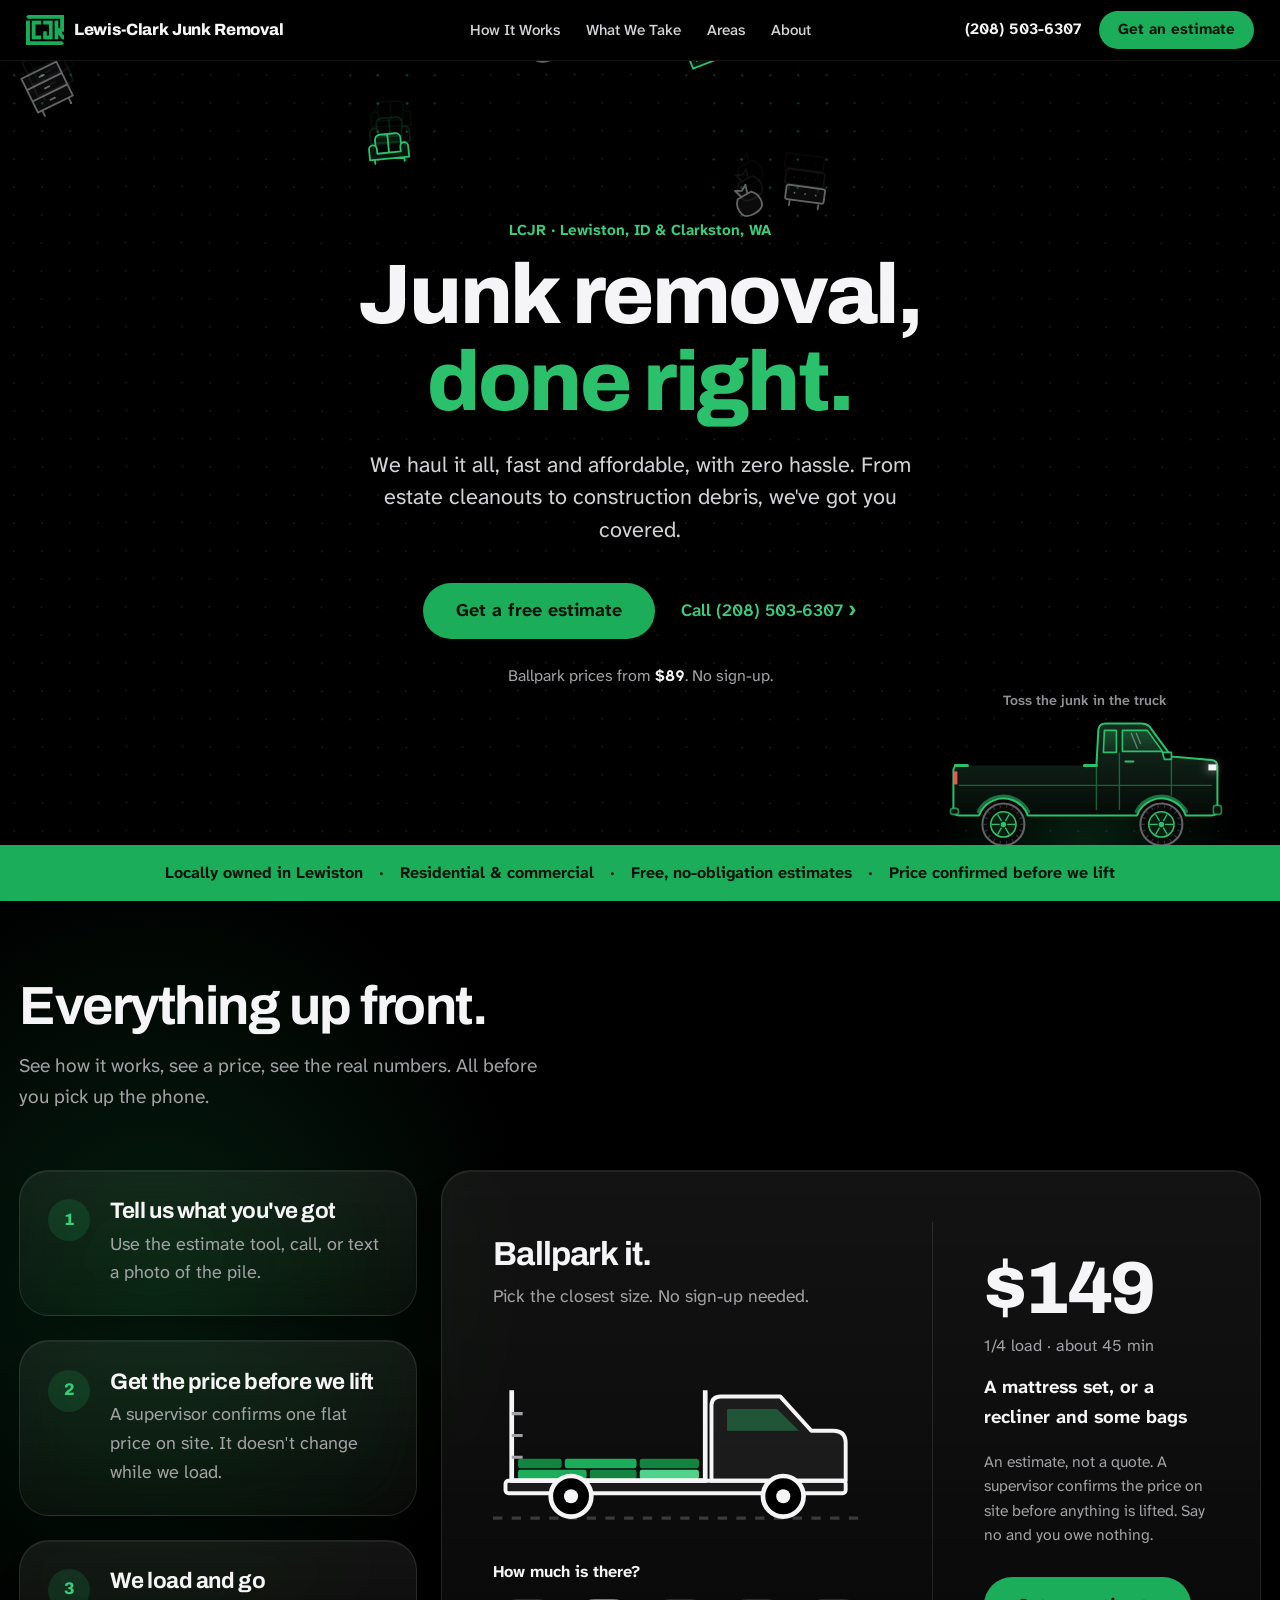
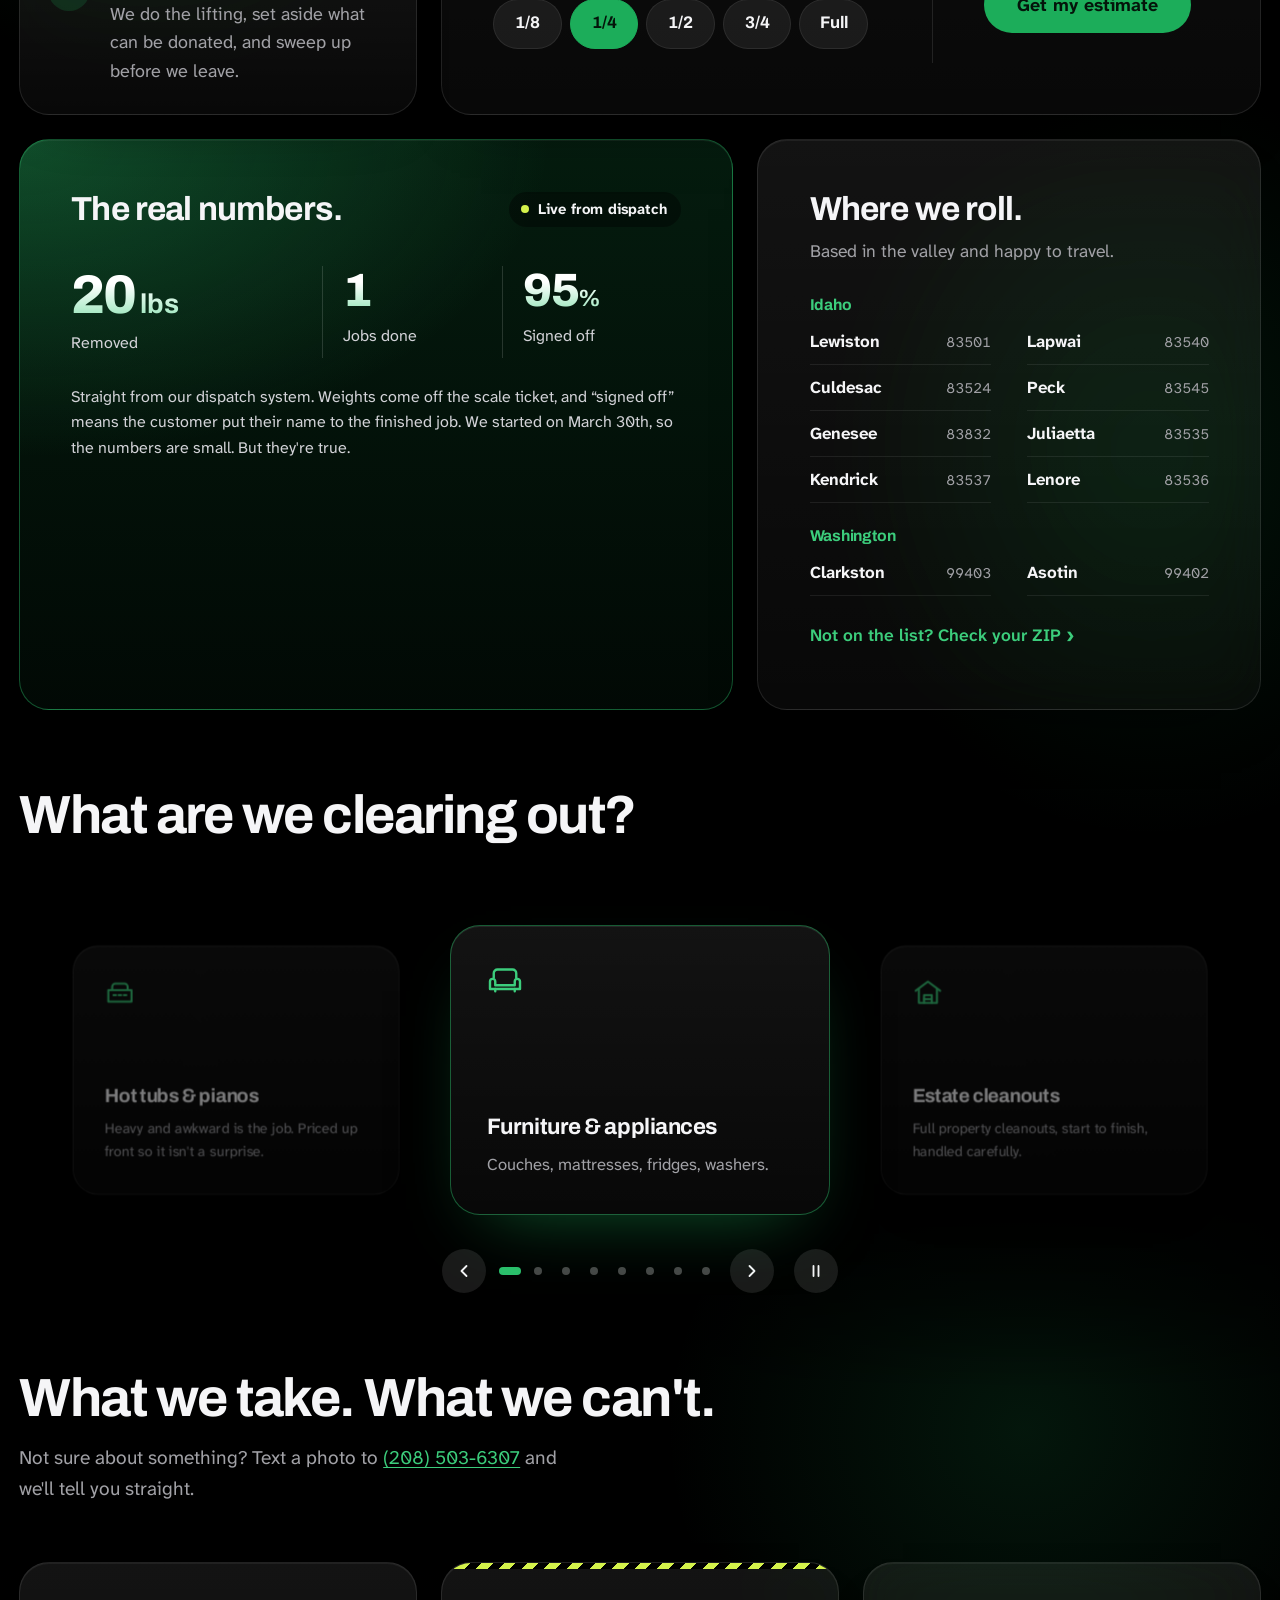
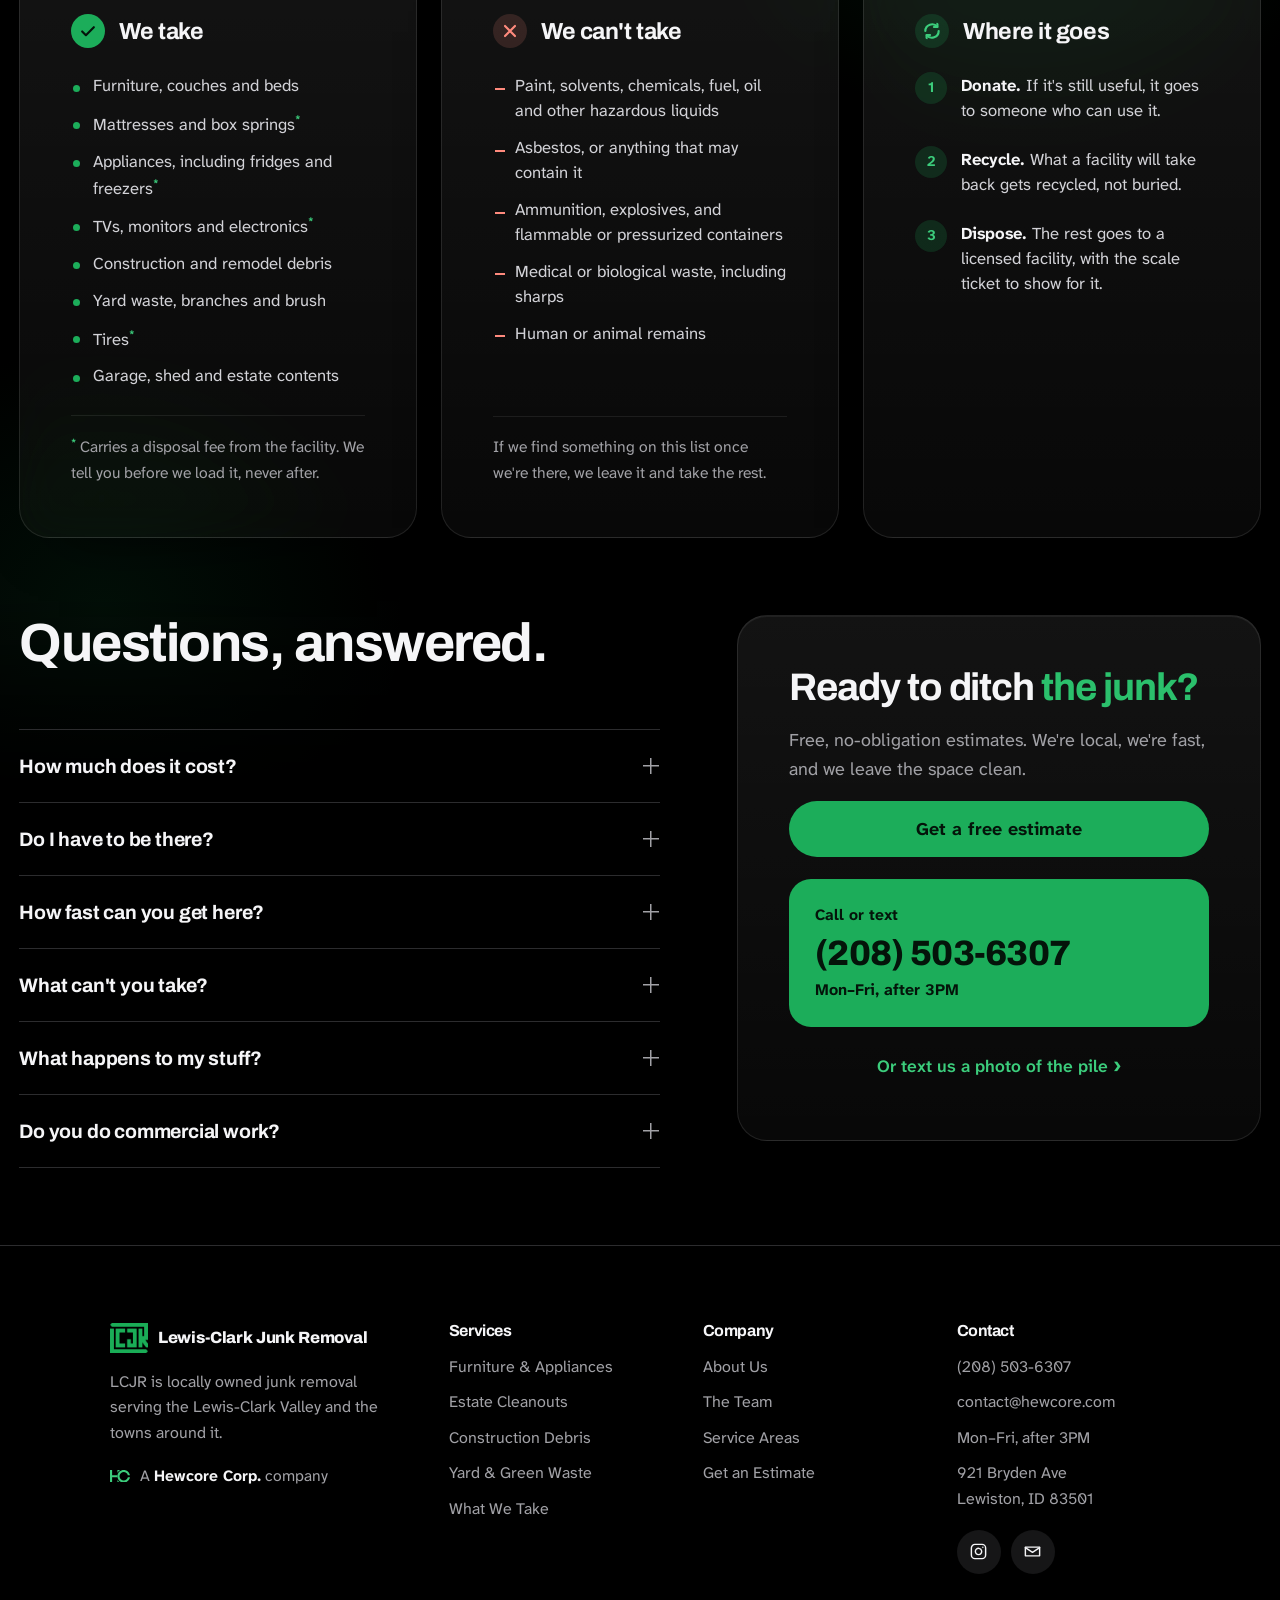
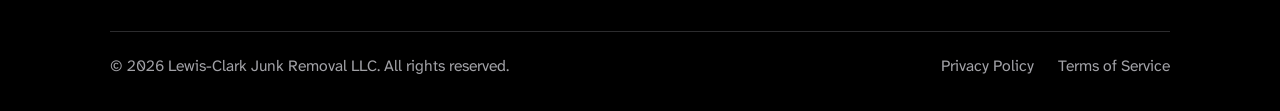
==== commit 8523ec62: "Phone layout, card slider, site icons and LCJR search basics Mobile pass across every page, the junk" ====
--- a/index.html
+++ b/index.html
@@ -4,28 +4,179 @@
 <head>
     <meta charset="utf-8">
     <meta name="viewport" content="width=device-width, initial-scale=1.0, viewport-fit=cover">
-    <meta name="description" content="LCJR is locally owned junk removal for the Lewis-Clark Valley. Fast, affordable, no-hassle hauling for homes, estates, construction sites and businesses. Free quotes.">
-    <meta name="keywords" content="junk removal, Lewiston Idaho, Clarkston Washington, Lewis-Clark Valley, affordable junk removal, commercial junk removal">
-    <meta name="robots" content="index">
+    <meta name="description" content="LCJR (Lewis-Clark Junk Removal) is locally owned junk removal in Lewiston, Idaho and Clarkston, Washington. Furniture, appliances, estate and garage cleanouts, yard waste and debris. Free estimates, one flat price.">
+    <meta name="keywords" content="LCJR, lcjr, LCJR junk removal, Lewis-Clark Junk Removal, Lewis Clark Junk Removal, LC Junk Removal, lcjunk, junk removal Lewiston, junk removal Lewiston Idaho, junk removal Clarkston, junk removal Clarkston WA, junk removal Asotin, Lewis-Clark Valley junk removal, junk hauling Lewiston, trash removal Lewiston, furniture removal, appliance removal, mattress removal, estate cleanout, garage cleanout, yard waste removal, construction debris removal">
+    <meta name="robots" content="index, follow, max-image-preview:large">
     <meta name="theme-color" content="#000000">
-    <title>Lewis-Clark Junk Removal | Junk Removal in the Lewis-Clark Valley</title>
-    <meta property="og:title" content="Lewis-Clark Junk Removal">
+    <title>LCJR | Lewis-Clark Junk Removal in Lewiston, ID &amp; Clarkston, WA</title>
+    <meta property="og:title" content="LCJR | Lewis-Clark Junk Removal">
     <meta property="og:description" content="We haul it all, fast and affordable, with zero hassle. Serving Lewiston, Clarkston, Asotin and beyond.">
+    <meta property="og:type" content="website">
+    <meta property="og:url" content="https://lcjunk.com/">
+    <meta property="og:site_name" content="LCJR">
     <meta property="og:image" content="https://lcjunk.com/images/lcjr-og.png">
-    <meta property="og:image:width" content="600">
-    <meta property="og:image:height" content="600">
-    <meta property="og:image:type" content="image/png">
-    <meta property="og:type" content="website">
-    <link rel="stylesheet" href="/src/style.css?v=24">
-    <link rel="icon" type="image/png" sizes="16x16" href="/images/favicon-16x16.png">
+    <meta property="og:image:width" content="1200">
+    <meta property="og:image:height" content="630">
+    <meta property="og:image:alt" content="LCJR, Lewis-Clark Junk Removal. Lewiston, ID and Clarkston, WA.">
+    <meta name="twitter:card" content="summary_large_image">
+    <link rel="canonical" href="https://lcjunk.com/">
+    <link rel="stylesheet" href="/src/style.css?v=27">
+    <link rel="icon" href="/favicon.ico" sizes="16x16 32x32 48x48">
     <link rel="icon" type="image/png" sizes="32x32" href="/images/favicon-32x32.png">
+    <link rel="icon" type="image/png" sizes="48x48" href="/images/favicon-48x48.png">
+    <link rel="icon" type="image/png" sizes="96x96" href="/images/favicon-96x96.png">
+    <link rel="icon" type="image/png" sizes="192x192" href="/images/android-chrome-192x192.png">
     <link rel="apple-touch-icon" sizes="180x180" href="/images/apple-touch-icon.png">
-    <link rel="icon" type="image/png" sizes="192x192" href="/images/android-chrome-192x192.png">
-    <link rel="icon" type="image/png" sizes="512x512" href="/images/android-chrome-512x512.png">
-    <link rel="icon" href="/images/favicon.ico">
+    <link rel="manifest" href="/site.webmanifest">
     <link rel="preconnect" href="https://fonts.googleapis.com">
     <link rel="preconnect" href="https://fonts.gstatic.com" crossorigin>
     <link href="https://fonts.googleapis.com/css2?family=Archivo:wght@600..800&family=Atkinson+Hyperlegible+Next:wght@400..700&display=swap" rel="stylesheet">
+    <script type="application/ld+json">
+    {
+      "@context": "https://schema.org",
+      "@graph": [
+        {
+          "@type": "WebSite",
+          "@id": "https://lcjunk.com/#website",
+          "url": "https://lcjunk.com/",
+          "name": "LCJR",
+          "alternateName": [
+            "Lewis-Clark Junk Removal",
+            "LCJR Junk Removal",
+            "LC Junk Removal"
+          ],
+          "publisher": {
+            "@id": "https://lcjunk.com/#business"
+          }
+        },
+        {
+          "@type": "LocalBusiness",
+          "@id": "https://lcjunk.com/#business",
+          "name": "Lewis-Clark Junk Removal",
+          "alternateName": "LCJR",
+          "description": "Locally owned junk removal and hauling for homes, estates, construction sites and businesses in the Lewis-Clark Valley.",
+          "url": "https://lcjunk.com/",
+          "logo": "https://lcjunk.com/images/android-chrome-512x512.png",
+          "image": "https://lcjunk.com/images/lcjr-og.png",
+          "telephone": "+1-208-503-6307",
+          "email": "contact@hewcore.com",
+          "priceRange": "$$",
+          "address": {
+            "@type": "PostalAddress",
+            "streetAddress": "921 Bryden Ave",
+            "addressLocality": "Lewiston",
+            "addressRegion": "ID",
+            "postalCode": "83501",
+            "addressCountry": "US"
+          },
+          "areaServed": [
+            {
+              "@type": "City",
+              "name": "Lewiston, ID"
+            },
+            {
+              "@type": "City",
+              "name": "Lapwai, ID"
+            },
+            {
+              "@type": "City",
+              "name": "Culdesac, ID"
+            },
+            {
+              "@type": "City",
+              "name": "Peck, ID"
+            },
+            {
+              "@type": "City",
+              "name": "Genesee, ID"
+            },
+            {
+              "@type": "City",
+              "name": "Juliaetta, ID"
+            },
+            {
+              "@type": "City",
+              "name": "Kendrick, ID"
+            },
+            {
+              "@type": "City",
+              "name": "Lenore, ID"
+            },
+            {
+              "@type": "City",
+              "name": "Clarkston, WA"
+            },
+            {
+              "@type": "City",
+              "name": "Asotin, WA"
+            }
+          ],
+          "sameAs": [
+            "https://www.instagram.com/lewisclarkjunkremoval/"
+          ],
+          "parentOrganization": {
+            "@type": "Organization",
+            "name": "Hewcore Corp."
+          },
+          "hasOfferCatalog": {
+            "@type": "OfferCatalog",
+            "name": "Junk removal services",
+            "itemListElement": [
+              {
+                "@type": "Offer",
+                "itemOffered": {
+                  "@type": "Service",
+                  "name": "Furniture and appliance removal"
+                }
+              },
+              {
+                "@type": "Offer",
+                "itemOffered": {
+                  "@type": "Service",
+                  "name": "Estate cleanouts"
+                }
+              },
+              {
+                "@type": "Offer",
+                "itemOffered": {
+                  "@type": "Service",
+                  "name": "Garage and shed cleanouts"
+                }
+              },
+              {
+                "@type": "Offer",
+                "itemOffered": {
+                  "@type": "Service",
+                  "name": "Construction debris removal"
+                }
+              },
+              {
+                "@type": "Offer",
+                "itemOffered": {
+                  "@type": "Service",
+                  "name": "Yard and green waste removal"
+                }
+              },
+              {
+                "@type": "Offer",
+                "itemOffered": {
+                  "@type": "Service",
+                  "name": "Mattress removal"
+                }
+              },
+              {
+                "@type": "Offer",
+                "itemOffered": {
+                  "@type": "Service",
+                  "name": "Hot tub and piano removal"
+                }
+              }
+            ]
+          }
+        }
+      ]
+    }
+    </script>
     <script>document.documentElement.classList.add("js");</script>
 </head>
 
@@ -48,7 +199,7 @@
                 <a href="/#how">How It Works</a>
                 <a href="/#take">What We Take</a>
                 <a href="/#areas">Areas</a>
-                <a href="/b2b.html">Commercial Clients</a>
+                <a href="/b2b.html" hidden>Commercial Clients</a>
                 <a href="/aboutus.html">About</a>
                 <div class="nav-extra">
                     <a class="btn btn--primary btn--lg" href="/quote.html">Get a free estimate</a>
@@ -71,7 +222,7 @@
         <section class="hero" data-fx="yard">
             <div class="hero-main">
                 <div class="container hero-copy">
-                    <p class="eyebrow">Lewis-Clark Valley &middot; Idaho &amp; Washington</p>
+                    <p class="eyebrow">LCJR &middot; Lewiston, ID &amp; Clarkston, WA</p>
                     <h1>Junk removal, <span class="mark">done right.</span></h1>
                     <p class="lead">We haul it all, fast and affordable, with zero hassle. From estate
                         cleanouts to construction debris, we've got you covered.</p>
@@ -85,16 +236,20 @@
             </div>
 
             <div class="strip">
-                <ul class="container strip-list"><li>Locally owned in Lewiston</li><li>Residential &amp; commercial</li><li>Free, no-obligation estimates</li><li>Price confirmed before we lift</li></ul>
+                <div class="strip-track">
+                    <ul class="container strip-list"><li>Locally owned in Lewiston</li><li>Residential &amp; commercial</li><li>Free, no-obligation estimates</li><li>Price confirmed before we lift</li></ul>
+                    <!-- A second copy, for the scrolling line on a phone. Hidden elsewhere. -->
+                    <ul class="strip-list strip-list--echo" aria-hidden="true"><li>Locally owned in Lewiston</li><li>Residential &amp; commercial</li><li>Free, no-obligation estimates</li><li>Price confirmed before we lift</li></ul>
+                </div>
             </div>
         </section>
 
         <!-- ------------------------------------------------------ Bento -- -->
         <!--
-            Read left to right, top to bottom: the three steps in order, then
-            the price tool (pick a size on the left, read the price on the
-            right), then the live numbers beside the service area, then the
-            commercial clients banner.
+            On a wide screen: the three steps beside the price tool, then the
+            live numbers beside the service area. On a phone: the live numbers,
+            then a slider of the price tool, the steps and the service area.
+            The commercial clients banner is hidden for now.
         -->
         <section class="section section--glow" id="how">
             <div class="container">
@@ -104,171 +259,188 @@
                 </div>
 
                 <div class="bento">
-                <ol class="steps-row">
-                    <li class="tile step-card reveal">
-                        <span class="step-no">1</span>
-                        <h3>Tell us what you've got</h3>
-                        <p>Use the estimate tool, call, or text a photo of the pile.</p>
-                    </li>
-                    <li class="tile step-card reveal">
-                        <span class="step-no">2</span>
-                        <h3>Get the price before we lift</h3>
-                        <p>A supervisor confirms one flat price on site. It doesn't change while we load.</p>
-                    </li>
-                    <li class="tile step-card reveal">
-                        <span class="step-no">3</span>
-                        <h3>We load and go</h3>
-                        <p>We do the lifting, set aside what can be donated, and sweep up before we leave.</p>
-                    </li>
-                </ol>
-
                 <!--
-                    Ballpark picker. Works with no JavaScript at all: the radios drive
-                    the load in the truck and the readout through :has() in style.css.
-                    The prices here are the last known rates; src/home.js swaps in the
-                    live ones from GET /api/pricing and leaves these if it can't.
-
-                    The examples under each price ("A couch plus a handful of boxes")
-                    are a rough guide for the customer, not part of the price list.
-                    Keep them in step with LOAD_HINTS in src/quote.js.
+                    The live numbers lead. Below them, on a phone, the price tool,
+                    the steps and the service area sit side by side in a slider
+                    (src/home.js adds the tabs' behaviour); on a wide screen
+                    the slider's wrappers drop away and the cards join the grid.
                 -->
-                <div class="tile tile--picker loadtix reveal" data-api-base="https://app.lcjunk.com">
-                    <div class="picker-pick">
-                        <h3 class="tile-title">Ballpark it.</h3>
-                        <p class="tile-sub">Pick the closest size. No sign-up needed.</p>
-
-                        <svg class="pickup" viewBox="0 0 240 120" aria-hidden="true" focusable="false">
-                            <g class="pk-load">
-                            <g class="jl" style="--d:0"><rect class="j1" x="16" y="81" width="44" height="6" rx="1.5"/><rect class="j2" x="62" y="81" width="30" height="6" rx="1.5"/><rect class="j3" x="94" y="81" width="38" height="6" rx="1.5"/></g>
-                            <g class="jl" style="--d:1"><rect class="j2" x="16" y="74" width="28" height="6" rx="1.5"/><rect class="j1" x="46" y="74" width="46" height="6" rx="1.5"/><rect class="j2" x="94" y="74" width="38" height="6" rx="1.5"/></g>
-                            <g class="jl" style="--d:2"><rect class="j3" x="16" y="67" width="52" height="6" rx="1.5"/><rect class="j1" x="70" y="67" width="34" height="6" rx="1.5"/><rect class="j2" x="106" y="67" width="26" height="6" rx="1.5"/></g>
-                            <g class="jl" style="--d:3"><rect class="j1" x="16" y="60" width="36" height="6" rx="1.5"/><rect class="j2" x="54" y="60" width="40" height="6" rx="1.5"/><rect class="j1" x="96" y="60" width="36" height="6" rx="1.5"/></g>
-                            <g class="jl" style="--d:4"><rect class="j2" x="16" y="53" width="24" height="6" rx="1.5"/><rect class="j3" x="42" y="53" width="50" height="6" rx="1.5"/><rect class="j1" x="94" y="53" width="38" height="6" rx="1.5"/></g>
-                            <g class="jl" style="--d:5"><rect class="j1" x="16" y="46" width="40" height="6" rx="1.5"/><rect class="j1" x="58" y="46" width="36" height="6" rx="1.5"/><rect class="j2" x="96" y="46" width="36" height="6" rx="1.5"/></g>
-                            <g class="jl" style="--d:6"><rect class="j2" x="16" y="39" width="58" height="6" rx="1.5"/><rect class="j3" x="76" y="39" width="30" height="6" rx="1.5"/><rect class="j1" x="108" y="39" width="24" height="6" rx="1.5"/></g>
-                            <g class="jl" style="--d:7"><rect class="j3" x="16" y="32" width="34" height="6" rx="1.5"/><rect class="j1" x="52" y="32" width="44" height="6" rx="1.5"/><rect class="j2" x="98" y="32" width="34" height="6" rx="1.5"/></g>
-                            </g>
-                            <path class="pk-bed" d="M12 30V88H136V30"/>
-                            <path class="pk-tick" d="M12 73h7M12 59h7M12 45h7"/>
-                            <rect class="pk-body" x="8" y="88" width="218" height="8" rx="2"/>
-                            <path class="pk-body" d="M140 88V40q0-6 6-6h38l20 22h14q8 0 8 8v24z"/>
-                            <path class="pk-window" d="M150 42h32l14 14h-46z"/>
-                            <path class="pk-ground" d="M0 112h240"/>
-                            <circle class="pk-wheel" cx="50" cy="98" r="13"/>
-                            <circle class="pk-wheel" cx="186" cy="98" r="13"/>
-                            <circle class="pk-hub" cx="50" cy="98" r="4.5"/>
-                            <circle class="pk-hub" cx="186" cy="98" r="4.5"/>
-                        </svg>
-
-                        <fieldset class="seg">
-                            <legend class="seg-legend">How much is there?</legend>
-                            <div class="seg-options">
-                                <label><input type="radio" name="lt" id="lt-eighth" value="eighth"><span>1/8</span></label>
-                                <label><input type="radio" name="lt" id="lt-quarter" value="quarter" checked><span>1/4</span></label>
-                                <label><input type="radio" name="lt" id="lt-half" value="half"><span>1/2</span></label>
-                                <label><input type="radio" name="lt" id="lt-three_quarter" value="three_quarter"><span>3/4</span></label>
-                                <label><input type="radio" name="lt" id="lt-full" value="full"><span>Full</span></label>
+                <!--
+                    The numbers are read live from the ops app on load (src/stats.js).
+                    The values written here are the last known figures: they render
+                    without JavaScript and stay put if the fetch fails, so the tile is
+                    never blank or zeroed by a network hiccup.
+                -->
+                <div class="tile tile--special tile--stats stats reveal" data-api-base="https://app.lcjunk.com">
+                    <div class="stats-head">
+                        <h3 class="tile-title">The real numbers.</h3>
+                        <p class="live-badge"><span class="live-dot" aria-hidden="true"></span>Live from dispatch</p>
+                    </div>
+                    <div class="stats-grid">
+                        <div class="stat">
+                            <span class="stat-value" data-stat="poundsRemoved">21 lbs</span>
+                            <span class="stat-label">Removed</span>
+                        </div>
+                        <div class="stat">
+                            <span class="stat-value" data-stat="jobsCompleted">1</span>
+                            <span class="stat-label">Jobs done</span>
+                        </div>
+                        <div class="stat">
+                            <span class="stat-value" data-stat="signedOffPct">100%</span>
+                            <span class="stat-label">Signed off</span>
+                        </div>
+                    </div>
+                    <p class="tile-note tile-note--short">Straight from dispatch. Small numbers, since we started March 30th, but true ones.</p>
+                    <p class="tile-note tile-note--long">Straight from our dispatch system. Weights come off the scale ticket, and
+                        &ldquo;signed off&rdquo; means the customer put their name to the finished job. We started
+                        on March 30th, so the numbers are small. But they're true.</p>
+                </div>
+
+                <div class="slider" data-slider>
+                    <div class="slider-tabs" role="group" aria-label="Show a card">
+                        <button type="button" aria-current="true">Ballpark</button>
+                        <button type="button">How it works</button>
+                        <button type="button">Areas</button>
+                    </div>
+                    <div class="slider-track">
+                        <!--
+                            Ballpark picker. Works with no JavaScript at all: the radios drive
+                            the load in the truck and the readout through :has() in style.css.
+                            The prices here are the last known rates; src/home.js swaps in the
+                            live ones from GET /api/pricing and leaves these if it can't.
+
+                            The examples under each price ("A couch plus a handful of boxes")
+                            are a rough guide for the customer, not part of the price list.
+                            Keep them in step with LOAD_HINTS in src/quote.js.
+                        -->
+                        <div class="tile tile--picker loadtix reveal" data-api-base="https://app.lcjunk.com">
+                            <div class="picker-pick">
+                                <h3 class="tile-title">Ballpark it.</h3>
+                                <p class="tile-sub">Pick the closest size. No sign-up needed.</p>
+
+                                <svg class="pickup" viewBox="0 0 240 120" aria-hidden="true" focusable="false">
+                                    <g class="pk-load">
+                                    <g class="jl" style="--d:0"><rect class="j1" x="16" y="81" width="44" height="6" rx="1.5"/><rect class="j2" x="62" y="81" width="30" height="6" rx="1.5"/><rect class="j3" x="94" y="81" width="38" height="6" rx="1.5"/></g>
+                                    <g class="jl" style="--d:1"><rect class="j2" x="16" y="74" width="28" height="6" rx="1.5"/><rect class="j1" x="46" y="74" width="46" height="6" rx="1.5"/><rect class="j2" x="94" y="74" width="38" height="6" rx="1.5"/></g>
+                                    <g class="jl" style="--d:2"><rect class="j3" x="16" y="67" width="52" height="6" rx="1.5"/><rect class="j1" x="70" y="67" width="34" height="6" rx="1.5"/><rect class="j2" x="106" y="67" width="26" height="6" rx="1.5"/></g>
+                                    <g class="jl" style="--d:3"><rect class="j1" x="16" y="60" width="36" height="6" rx="1.5"/><rect class="j2" x="54" y="60" width="40" height="6" rx="1.5"/><rect class="j1" x="96" y="60" width="36" height="6" rx="1.5"/></g>
+                                    <g class="jl" style="--d:4"><rect class="j2" x="16" y="53" width="24" height="6" rx="1.5"/><rect class="j3" x="42" y="53" width="50" height="6" rx="1.5"/><rect class="j1" x="94" y="53" width="38" height="6" rx="1.5"/></g>
+                                    <g class="jl" style="--d:5"><rect class="j1" x="16" y="46" width="40" height="6" rx="1.5"/><rect class="j1" x="58" y="46" width="36" height="6" rx="1.5"/><rect class="j2" x="96" y="46" width="36" height="6" rx="1.5"/></g>
+                                    <g class="jl" style="--d:6"><rect class="j2" x="16" y="39" width="58" height="6" rx="1.5"/><rect class="j3" x="76" y="39" width="30" height="6" rx="1.5"/><rect class="j1" x="108" y="39" width="24" height="6" rx="1.5"/></g>
+                                    <g class="jl" style="--d:7"><rect class="j3" x="16" y="32" width="34" height="6" rx="1.5"/><rect class="j1" x="52" y="32" width="44" height="6" rx="1.5"/><rect class="j2" x="98" y="32" width="34" height="6" rx="1.5"/></g>
+                                    </g>
+                                    <path class="pk-bed" d="M12 30V88H136V30"/>
+                                    <path class="pk-tick" d="M12 73h7M12 59h7M12 45h7"/>
+                                    <rect class="pk-body" x="8" y="88" width="218" height="8" rx="2"/>
+                                    <path class="pk-body" d="M140 88V40q0-6 6-6h38l20 22h14q8 0 8 8v24z"/>
+                                    <path class="pk-window" d="M150 42h32l14 14h-46z"/>
+                                    <path class="pk-ground" d="M0 112h240"/>
+                                    <circle class="pk-wheel" cx="50" cy="98" r="13"/>
+                                    <circle class="pk-wheel" cx="186" cy="98" r="13"/>
+                                    <circle class="pk-hub" cx="50" cy="98" r="4.5"/>
+                                    <circle class="pk-hub" cx="186" cy="98" r="4.5"/>
+                                </svg>
+
+                                <fieldset class="seg">
+                                    <legend class="seg-legend">How much is there?</legend>
+                                    <div class="seg-options">
+                                        <label><input type="radio" name="lt" id="lt-eighth" value="eighth"><span>1/8</span></label>
+                                        <label><input type="radio" name="lt" id="lt-quarter" value="quarter" checked><span>1/4</span></label>
+                                        <label><input type="radio" name="lt" id="lt-half" value="half"><span>1/2</span></label>
+                                        <label><input type="radio" name="lt" id="lt-three_quarter" value="three_quarter"><span>3/4</span></label>
+                                        <label><input type="radio" name="lt" id="lt-full" value="full"><span>Full</span></label>
+                                    </div>
+                                </fieldset>
                             </div>
-                        </fieldset>
-                    </div>
-
-                    <div class="picker-price">
-                        <div class="loadtix-readouts" aria-live="polite">
-                            <div class="loadtix-readout" data-for="eighth">
-                                <p class="lt-price" data-rate="eighth">$89</p>
-                                <p class="lt-meta"><span data-rate-label="eighth">1/8 load</span> &middot; about <span data-rate-min="eighth">30</span> min</p>
-                                <p class="lt-hint">A few bags or boxes, or one small piece</p>
-                            </div>
-                            <div class="loadtix-readout" data-for="quarter">
-                                <p class="lt-price" data-rate="quarter">$149</p>
-                                <p class="lt-meta"><span data-rate-label="quarter">1/4 load</span> &middot; about <span data-rate-min="quarter">45</span> min</p>
-                                <p class="lt-hint">A mattress set, or a recliner and some bags</p>
-                            </div>
-                            <div class="loadtix-readout" data-for="half">
-                                <p class="lt-price" data-rate="half">$249</p>
-                                <p class="lt-meta"><span data-rate-label="half">1/2 load</span> &middot; about <span data-rate-min="half">75</span> min</p>
-                                <p class="lt-hint">A couch plus a handful of boxes</p>
-                            </div>
-                            <div class="loadtix-readout" data-for="three_quarter">
-                                <p class="lt-price" data-rate="three_quarter">$339</p>
-                                <p class="lt-meta"><span data-rate-label="three_quarter">3/4 load</span> &middot; about <span data-rate-min="three_quarter">100</span> min</p>
-                                <p class="lt-hint">Most of a room's furniture</p>
-                            </div>
-                            <div class="loadtix-readout" data-for="full">
-                                <p class="lt-price" data-rate="full">$429</p>
-                                <p class="lt-meta"><span data-rate-label="full">Full load</span> &middot; about <span data-rate-min="full">135</span> min</p>
-                                <p class="lt-hint">A packed garage corner or a one-room cleanout</p>
+
+                            <div class="picker-price">
+                                <div class="loadtix-readouts" aria-live="polite">
+                                    <div class="loadtix-readout" data-for="eighth">
+                                        <p class="lt-price" data-rate="eighth">$89</p>
+                                        <p class="lt-meta"><span data-rate-label="eighth">1/8 load</span> &middot; about <span data-rate-min="eighth">30</span> min</p>
+                                        <p class="lt-hint">A few bags or boxes, or one small piece</p>
+                                    </div>
+                                    <div class="loadtix-readout" data-for="quarter">
+                                        <p class="lt-price" data-rate="quarter">$149</p>
+                                        <p class="lt-meta"><span data-rate-label="quarter">1/4 load</span> &middot; about <span data-rate-min="quarter">45</span> min</p>
+                                        <p class="lt-hint">A mattress set, or a recliner and some bags</p>
+                                    </div>
+                                    <div class="loadtix-readout" data-for="half">
+                                        <p class="lt-price" data-rate="half">$249</p>
+                                        <p class="lt-meta"><span data-rate-label="half">1/2 load</span> &middot; about <span data-rate-min="half">75</span> min</p>
+                                        <p class="lt-hint">A couch plus a handful of boxes</p>
+                                    </div>
+                                    <div class="loadtix-readout" data-for="three_quarter">
+                                        <p class="lt-price" data-rate="three_quarter">$339</p>
+                                        <p class="lt-meta"><span data-rate-label="three_quarter">3/4 load</span> &middot; about <span data-rate-min="three_quarter">100</span> min</p>
+                                        <p class="lt-hint">Most of a room's furniture</p>
+                                    </div>
+                                    <div class="loadtix-readout" data-for="full">
+                                        <p class="lt-price" data-rate="full">$429</p>
+                                        <p class="lt-meta"><span data-rate-label="full">Full load</span> &middot; about <span data-rate-min="full">135</span> min</p>
+                                        <p class="lt-hint">A packed garage corner or a one-room cleanout</p>
+                                    </div>
+                                </div>
+                                <p class="loadtix-note">An estimate, not a quote. A supervisor confirms the price on site before
+                                    anything is lifted. Say no and you owe nothing.</p>
+                                <a class="btn btn--primary btn--lg" href="/quote.html">Get my estimate</a>
                             </div>
                         </div>
-                        <p class="loadtix-note">An estimate, not a quote. A supervisor confirms the price on site before
-                            anything is lifted. Say no and you owe nothing.</p>
-                        <a class="btn btn--primary btn--lg" href="/quote.html">Get my estimate</a>
-                    </div>
-                </div>
-
-                <div class="duo">
-                    <!--
-                        The numbers are read live from the ops app on load (src/stats.js).
-                        The values written here are the last known figures: they render
-                        without JavaScript and stay put if the fetch fails, so the tile is
-                        never blank or zeroed by a network hiccup.
-                    -->
-                    <div class="tile tile--special tile--stats stats reveal" data-api-base="https://app.lcjunk.com">
-                        <div class="stats-head">
-                            <h3 class="tile-title">The real numbers.</h3>
-                            <p class="live-badge"><span class="live-dot" aria-hidden="true"></span>Live from dispatch</p>
+
+                        <div class="slide slide--steps">
+                            <h3 class="tile-title slide-title">Everything up front.</h3>
+                            <ol class="steps-row">
+                                <li class="tile step-card reveal">
+                                    <span class="step-no">1</span>
+                                    <h3>Tell us what you've got</h3>
+                                    <p>Use the estimate tool, call, or text a photo of the pile.</p>
+                                </li>
+                                <li class="tile step-card reveal">
+                                    <span class="step-no">2</span>
+                                    <h3>Get the price before we lift</h3>
+                                    <p>A supervisor confirms one flat price on site. It doesn't change while we load.</p>
+                                </li>
+                                <li class="tile step-card reveal">
+                                    <span class="step-no">3</span>
+                                    <h3>We load and go</h3>
+                                    <p>We do the lifting, set aside what can be donated, and sweep up before we leave.</p>
+                                </li>
+                            </ol>
                         </div>
-                        <div class="stats-grid">
-                            <div class="stat">
-                                <span class="stat-value" data-stat="poundsRemoved">21 lbs</span>
-                                <span class="stat-label">Removed</span>
+
+                        <div class="tile tile--areas reveal" id="areas">
+                            <h3 class="tile-title">Where we roll.</h3>
+                            <p class="tile-sub">Based in the valley and happy to travel.</p>
+
+                            <!-- Last known service list. src/home.js refreshes it from /api/pricing. -->
+                            <div class="route" data-areas>
+                                <div class="route-group">
+                                    <h4 class="route-state">Idaho</h4>
+                                    <ul class="route-list" data-areas-state="ID">
+                                        <li><span>Lewiston</span><span class="route-zip">83501</span></li>
+                                        <li><span>Lapwai</span><span class="route-zip">83540</span></li>
+                                        <li><span>Culdesac</span><span class="route-zip">83524</span></li>
+                                        <li><span>Peck</span><span class="route-zip">83545</span></li>
+                                        <li><span>Genesee</span><span class="route-zip">83832</span></li>
+                                        <li><span>Juliaetta</span><span class="route-zip">83535</span></li>
+                                        <li><span>Kendrick</span><span class="route-zip">83537</span></li>
+                                        <li><span>Lenore</span><span class="route-zip">83536</span></li>
+                                    </ul>
+                                </div>
+                                <div class="route-group">
+                                    <h4 class="route-state">Washington</h4>
+                                    <ul class="route-list" data-areas-state="WA">
+                                        <li><span>Clarkston</span><span class="route-zip">99403</span></li>
+                                        <li><span>Asotin</span><span class="route-zip">99402</span></li>
+                                    </ul>
+                                </div>
                             </div>
-                            <div class="stat">
-                                <span class="stat-value" data-stat="jobsCompleted">1</span>
-                                <span class="stat-label">Jobs done</span>
-                            </div>
-                            <div class="stat">
-                                <span class="stat-value" data-stat="signedOffPct">100%</span>
-                                <span class="stat-label">Signed off</span>
-                            </div>
+                            <a class="link-more" href="/quote.html">Not on the list? Check your ZIP</a>
                         </div>
-                        <p class="tile-note">Straight from our dispatch system. Weights come off the scale ticket, and
-                            &ldquo;signed off&rdquo; means the customer put their name to the finished job. We started
-                            on March 30th, so the numbers are small. But they're true.</p>
-                    </div>
-
-                    <div class="tile tile--areas reveal" id="areas">
-                        <h3 class="tile-title">Where we roll.</h3>
-                        <p class="tile-sub">Based in the valley and happy to travel.</p>
-
-                        <!-- Last known service list. src/home.js refreshes it from /api/pricing. -->
-                        <div class="route" data-areas>
-                            <div class="route-group">
-                                <h4 class="route-state">Idaho</h4>
-                                <ul class="route-list" data-areas-state="ID">
-                                    <li><span>Lewiston</span><span class="route-zip">83501</span></li>
-                                    <li><span>Lapwai</span><span class="route-zip">83540</span></li>
-                                    <li><span>Culdesac</span><span class="route-zip">83524</span></li>
-                                    <li><span>Peck</span><span class="route-zip">83545</span></li>
-                                    <li><span>Genesee</span><span class="route-zip">83832</span></li>
-                                    <li><span>Juliaetta</span><span class="route-zip">83535</span></li>
-                                    <li><span>Kendrick</span><span class="route-zip">83537</span></li>
-                                    <li><span>Lenore</span><span class="route-zip">83536</span></li>
-                                </ul>
-                            </div>
-                            <div class="route-group">
-                                <h4 class="route-state">Washington</h4>
-                                <ul class="route-list" data-areas-state="WA">
-                                    <li><span>Clarkston</span><span class="route-zip">99403</span></li>
-                                    <li><span>Asotin</span><span class="route-zip">99402</span></li>
-                                </ul>
-                            </div>
-                        </div>
-                        <a class="link-more" href="/quote.html">Not on the list? Check your ZIP</a>
-                    </div>
-                </div>
-
-                <a class="tile tile--special tile--commercial reveal" href="/b2b.html">
+                    </div>
+                </div>
+
+                <a class="tile tile--special tile--commercial reveal" href="/b2b.html" hidden>
                     <div>
                         <p class="eyebrow">Commercial Clients</p>
                         <h3 class="tile-title">Your crew for the heavy stuff.</h3>
@@ -447,7 +619,7 @@
                         <details>
                             <summary>Do you do commercial work?</summary>
                             <p>Yes. Recurring pickups, job-site cleanups and unit turnovers, all invoiced rather than
-                                cash at the curb. See <a href="/b2b.html">how commercial accounts work</a>, or call
+                                cash at the curb. Call
                                 <a href="tel:+12085036307">(208) 503-6307</a> and we'll set one up.</p>
                         </details>
                     </div>
@@ -474,7 +646,7 @@
             <div class="footer-grid">
                 <div class="footer-brand">
                     <a class="footer-logo" href="/"><img src="/images/lcjr-emblem-light.png" alt="" width="800" height="630"><span class="brand-name">Lewis-Clark Junk Removal</span></a>
-                    <p>Locally owned junk removal serving the Lewis-Clark Valley and the towns around it.</p>
+                    <p>LCJR is locally owned junk removal serving the Lewis-Clark Valley and the towns around it.</p>
                     <p class="footer-owner">
                         <span class="owner-dot" aria-hidden="true"><svg viewBox="268 546 1512 956" fill="currentColor" aria-hidden="true"><path d="M836.38,1103.24h-409.13v398.4h-158.5v-955.28h158.5v398.4h409.13c-4.31,25.78-6.55,52.24-6.55,79.24,0,.68,0,1.36.01,2.04v.05c.11,26.28,2.34,52.04,6.54,77.15Z"/><path d="M1032.42,546.36c-83.49,47.65-153.27,116.58-201.97,199.38v-199.38h201.97Z"/><path d="M1032.42,1501.64h-202.59v-200.44c48.72,83.28,118.74,152.58,202.59,200.44Z"/><path d="M1779.25,1099.06c-36,228.13-233.51,402.58-471.77,402.58-122.69,0-234.57-46.27-319.16-122.29-78.68-70.71-133.75-167.17-151.94-276.11-4.19-25.11-6.43-50.87-6.54-77.15v-.05c-.01-.68-.01-1.36-.01-2.04,0-27,2.24-53.47,6.55-79.24,18.19-108.95,73.25-205.4,151.94-276.11,84.58-76.02,196.47-122.29,319.16-122.29,235.35,0,430.92,170.2,470.39,394.22h-162.25c-36.68-135.8-160.74-235.72-308.13-235.72s-274,101.97-309.24,239.9c-6.48,25.34-9.92,51.88-9.92,79.24s3.43,53.91,9.92,79.24c35.24,137.93,160.34,239.91,309.24,239.91s276.51-104.05,310.26-244.09h161.51Z"/></svg></span>
                         <span>A <strong>Hewcore Corp.</strong> company</span>
@@ -495,7 +667,7 @@
                 <nav class="footer-col" aria-label="Company">
                     <h2 class="footer-h">Company</h2>
                     <ul>
-                        <li><a href="/b2b.html">Commercial Clients</a></li>
+                        <li hidden><a href="/b2b.html">Commercial Clients</a></li>
                         <li><a href="/aboutus.html">About Us</a></li>
                         <li><a href="/aboutus.html#team">The Team</a></li>
                         <li><a href="/#areas">Service Areas</a></li>
@@ -535,10 +707,10 @@
         <a class="mbar-btn mbar-btn--primary" href="/quote.html"><span>Estimate</span></a>
     </nav>
 
-    <script src="/src/main.js?v=24" defer></script>
-    <script src="/src/stats.js?v=24" defer></script>
-    <script src="/src/home.js?v=24" defer></script>
-    <script src="/src/hero-fx.js?v=24" defer></script>
+    <script src="/src/main.js?v=27" defer></script>
+    <script src="/src/stats.js?v=27" defer></script>
+    <script src="/src/home.js?v=27" defer></script>
+    <script src="/src/hero-fx.js?v=27" defer></script>
 </body>
 
 </html>
--- a/src/style.css
+++ b/src/style.css
@@ -2252,6 +2252,288 @@
   .local-points { gap: 18px; }
 }
 
+/* ===================================================== Phones: tidy-up -- */
+/* One alignment (left) under every heading, full-width buttons, shorter
+   cards, and type sized for a phone. The hero keeps a strip of open ground
+   below the headline for the junk game. */
+
+.strip-track { display: block; }
+
+/* Tablets and phones: the headline up top, open ground below it for the
+   truck and the junk, so nothing lands on the words. */
+@media (max-width: 900px) {
+  .js .hero:is([data-fx="yard"], [data-fx="toss"]) .hero-main {
+    align-items: flex-start;
+    padding: 40px 0 230px;
+  }
+}
+.strip-list--echo { display: none; }
+
+@media (max-width: 640px) {
+  /* --- Type --- */
+  h1, .page-head--tight h1, .page-head--slim h1 { font-size: clamp(2.15rem, 10vw, 2.6rem); }
+  .hero-copy h1 { font-size: clamp(2.5rem, 12vw, 2.9rem); margin-bottom: 18px; }
+  h2 { font-size: clamp(1.9rem, 8.6vw, 2.3rem); }
+  .section-head { margin-bottom: 28px; }
+  .section-head h2 + p { font-size: 1.08rem; }
+
+  /* --- Hero: the headline up top, open ground below for the truck and
+         the junk, so nothing lands on the words. --- */
+  .js .hero:is([data-fx="yard"], [data-fx="toss"]) .hero-main {
+    align-items: flex-start;
+    padding: 32px 0 210px;
+  }
+  .hero-copy .lead { font-size: 1.12rem; margin-bottom: 26px; }
+  .hero-from { margin-top: 16px; }
+
+  /* --- The brand strip: one line that scrolls, not four wrapped labels --- */
+  .strip { overflow: hidden; }
+  .strip-track {
+    display: flex;
+    width: max-content;
+    animation: strip-run 26s linear infinite;
+  }
+  .strip-list, .strip-list--echo {
+    display: flex;
+    flex-wrap: nowrap;
+    width: auto;
+    max-width: none;
+    margin: 0;
+    padding: 13px 0;
+    gap: 0;
+  }
+  .strip-list li { white-space: nowrap; font-size: .98rem; }
+  .strip-list li::before,
+  .strip-list li + li::before { content: "\00B7"; padding: 0 16px; }
+
+  /* --- Page heads: left-aligned, like everything below them --- */
+  .page-head { text-align: left; padding: 40px 0 8px; }
+  .page-head .breadcrumb { justify-content: flex-start; margin-bottom: 14px; }
+  .page-head h1, .page-head p { margin-inline: 0; }
+  .page-head .lead { margin-top: 16px; font-size: 1.1rem; }
+  .page-head .btn-row { margin-top: 26px; }
+
+  /* --- Buttons that stand alone in a card fill its width --- */
+  .picker-price > .btn,
+  .closer-cta > .btn,
+  .tile--commercial .btn { width: 100%; }
+  .tile--commercial { align-items: stretch; gap: 22px; }
+  .closer-cta > .link-more { align-self: center; }
+
+  /* --- How it works: number beside the words, not above them --- */
+  .steps-row { gap: 10px; }
+  .step-card {
+    display: grid;
+    grid-template-columns: auto minmax(0, 1fr);
+    column-gap: 16px;
+    row-gap: 4px;
+    padding: 22px;
+  }
+  .step-card .step-no { grid-row: span 2; margin: 0; }
+  .step-card h3 { font-size: 1.15rem; }
+  .step-card p { font-size: 1rem; }
+
+  /* --- Carousel: smaller dots so the controls fit on one line --- */
+  .carousel-dots { gap: 0; }
+  .carousel.is-stage .carousel-controls { gap: 6px; }
+
+  /* --- Commercial: the four facts 2 by 2 --- */
+  .b2b-facts { grid-template-columns: repeat(2, minmax(0, 1fr)); gap: 20px 16px; margin-top: 34px; }
+  .b2b-facts li { padding-top: 12px; }
+  .b2b-facts strong { font-size: 1.05rem; }
+  .b2b-facts span { font-size: .95rem; }
+
+  /* The comparison: short labels, tighter rows. */
+  .compare--3 tr { padding: 16px 18px; }
+  .compare--3 td { grid-template-columns: 5.2em minmax(0, 1fr); gap: 12px; font-size: 1rem; }
+  .compare--3 .compare-us { margin: 2px -8px; padding: 8px; }
+  .compare-wrap .compare-note { padding: 12px 18px 16px; }
+
+  .industry { padding: 22px; }
+  .industry .ticks { margin-top: 14px; padding-top: 12px; }
+  .promise-list { gap: 18px; }
+
+  /* --- About: Zach's card with his initials beside his name, the
+         supervisors two across --- */
+  .badge--wide {
+    grid-template-columns: auto minmax(0, 1fr);
+    column-gap: 16px;
+    row-gap: 2px;
+    align-items: center;
+    min-height: 0;
+  }
+  .badge--wide .badge-body { display: contents; }
+  .badge--wide .badge-mono { grid-row: span 2; width: 58px; height: 58px; border-radius: 16px; font-size: 1.25rem; }
+  .badge--wide .badge-role { align-self: end; }
+  .badge--wide .badge-body .badge-name { align-self: start; font-size: 1.6rem; }
+  .badge--wide .badge-body > p { grid-column: 1 / -1; margin-top: 14px; }
+  .badge--wide .tribute { grid-column: 1 / -1; margin-top: 16px; }
+
+  .badges--row { grid-template-columns: repeat(2, minmax(0, 1fr)); gap: 10px; }
+  .badges--row .badge--compact { grid-template-columns: minmax(0, 1fr); gap: 12px; padding: 20px; }
+  .badges--row .badge--compact .badge-mono { width: 46px; height: 46px; border-radius: 14px; font-size: 1.05rem; }
+  .badges--row .badge--compact .badge-name { font-size: 1.15rem; }
+  .badges--row .badge-role { font-size: .9rem; }
+
+  .values { gap: 0; }
+  .value { padding: 18px 0; }
+  .local-points li { padding-top: 14px; }
+
+  /* --- Quote: the current step gets the room for its name --- */
+  .wiz-steps { display: flex; }
+  .wiz-step { flex: 0 0 46px; }
+  .wiz-step.is-current { flex: 1 1 auto; }
+
+  /* --- Footer: link groups side by side --- */
+  .footer-grid { grid-template-columns: repeat(2, minmax(0, 1fr)); gap: 34px 20px; }
+  .footer-brand, .footer-grid > :last-child { grid-column: 1 / -1; }
+}
+
+@keyframes strip-run { to { transform: translateX(-50%); } }
+
+/* Without motion the strip wraps to two lines and stays still. */
+@media (max-width: 640px) and (prefers-reduced-motion: reduce) {
+  .strip-track { width: auto; animation: none; }
+  .strip-list--echo { display: none; }
+  .strip-list { flex-wrap: wrap; justify-content: center; row-gap: 4px; padding-inline: 16px; }
+  .strip-list li:first-child::before { content: none; }
+}
+
+/* ========================================== Home: cards and phone slider -- */
+/* Anything marked hidden stays hidden, whatever display its class sets
+   (the commercial links are hidden this way for now). */
+[hidden] { display: none !important; }
+
+.slider-tabs, .slide-title, .tile-note--short { display: none; }
+
+/* Wider screens: the slider's wrappers drop away and the cards sit in one
+   grid. The steps beside the price tool, then the numbers beside the area. */
+@media (min-width: 901px) {
+  .bento { display: grid; grid-template-columns: repeat(12, minmax(0, 1fr)); gap: var(--gap); }
+  .bento .slider, .bento .slider-track, .bento .slide--steps { display: contents; }
+  .bento .tile--stats, .bento .tile--picker, .bento .steps-row, .bento .tile--areas { margin: 0; }
+  .bento .steps-row { grid-row: 1; grid-column: 1 / span 4; grid-template-columns: minmax(0, 1fr); }
+  .bento .tile--picker { grid-row: 1; grid-column: 5 / -1; }
+  .bento .tile--stats { grid-row: 2; grid-column: 1 / span 7; }
+  .bento .tile--areas { grid-row: 2; grid-column: 8 / -1; }
+}
+@media (min-width: 901px) and (max-width: 1100px) {
+  .bento .steps-row { grid-column: 1 / -1; grid-template-columns: repeat(3, minmax(0, 1fr)); }
+  .bento .tile--picker { grid-row: 2; grid-column: 1 / -1; }
+  .bento .tile--stats { grid-row: 3; grid-column: 1 / span 6; }
+  .bento .tile--areas { grid-row: 3; grid-column: 7 / -1; }
+}
+
+/* Phones and tablets: the live numbers, then one card at a time. */
+@media (max-width: 900px) {
+  #how .section-head { display: none; }
+  .bento .tile--stats { margin-bottom: 32px; }
+  .tile-note--long { display: none; }
+  .tile-note--short { display: block; margin-top: 18px; }
+
+  .js .slider-tabs {
+    display: flex;
+    gap: 4px;
+    margin-bottom: 14px;
+    padding: 4px;
+    border: 1px solid var(--glass-edge);
+    border-radius: 999px;
+    background: rgba(255, 255, 255, .05);
+  }
+  .slider-tabs button {
+    flex: 1;
+    min-height: 42px;
+    border: 0;
+    border-radius: 999px;
+    background: none;
+    color: var(--muted);
+    font: inherit;
+    font-size: .95rem;
+    font-weight: 700;
+    cursor: pointer;
+    transition: background-color .2s var(--ease), color .2s var(--ease);
+  }
+  .slider-tabs button[aria-current="true"] { background: var(--brand); color: var(--on-brand); }
+
+  /* With the script: a green pill that slides under the buttons, and the
+     cards glide across instead of scrolling. */
+  .slider.is-ready .slider-tabs { position: relative; isolation: isolate; }
+  .slider.is-ready .slider-tabs::before {
+    content: "";
+    position: absolute;
+    z-index: -1;
+    top: 4px;
+    bottom: 4px;
+    left: 4px;
+    width: calc((100% - 16px) / 3);
+    border-radius: 999px;
+    background: var(--brand);
+    transform: translateX(calc(var(--i, 0) * (100% + 4px)));
+    transition: transform .45s cubic-bezier(.22, .61, .36, 1);
+  }
+  .slider.is-ready .slider-tabs button { position: relative; background: none; transition: color .3s var(--ease); }
+  .slider.is-ready .slider-tabs button[aria-current="true"] { background: none; }
+
+  .slider.is-ready .slider-track {
+    overflow: hidden;
+    scroll-snap-type: none;
+    touch-action: pan-y;
+    transition: height .45s cubic-bezier(.22, .61, .36, 1);
+  }
+  .js .slider.is-ready .slider-track > * {
+    transform: translateX(calc(var(--i, 0) * (-100% - 16px) + var(--drag, 0px)));
+    transition: transform .45s cubic-bezier(.22, .61, .36, 1), opacity .45s ease;
+  }
+  .js .slider.is-ready .slider-track > .is-off { opacity: .35; }
+  .js .slider.is-ready .slider-track.is-dragging > * { transition: none; }
+
+  .slider-track {
+    display: flex;
+    gap: 16px;
+    align-items: flex-start;
+    overflow-x: auto;
+    overflow-y: hidden;
+    overscroll-behavior-x: contain;
+    scroll-snap-type: x mandatory;
+    scrollbar-width: none;
+    transition: height .35s var(--ease);
+  }
+  .slider-track::-webkit-scrollbar { display: none; }
+  .slider-track > * { flex: 0 0 100%; min-width: 0; margin: 0; scroll-snap-align: start; }
+  /* Cards off to the side would otherwise wait to fade in until swiped to. */
+  .js .slider-track .reveal { opacity: 1; transform: none; }
+
+  /* The three steps as one card. */
+  .slide--steps {
+    padding: var(--pad);
+    background: var(--glass);
+    border: 1px solid var(--glass-edge);
+    border-radius: var(--r-tile);
+    -webkit-backdrop-filter: blur(24px) saturate(150%);
+    backdrop-filter: blur(24px) saturate(150%);
+  }
+  .slide-title { display: block; margin-bottom: 10px; }
+  .slide--steps .steps-row { display: block; }
+  .slide--steps .step-card {
+    display: grid;
+    grid-template-columns: auto minmax(0, 1fr);
+    column-gap: 16px;
+    row-gap: 4px;
+    padding: 18px 0;
+    background: none;
+    border: 0;
+    border-top: 1px solid rgba(255, 255, 255, .1);
+    border-radius: 0;
+    box-shadow: none;
+    -webkit-backdrop-filter: none;
+    backdrop-filter: none;
+  }
+  .slide--steps .step-card:last-child { padding-bottom: 0; }
+  .slide--steps .step-no { grid-row: span 2; margin: 0; }
+  .slide--steps .step-card h3 { font-size: 1.15rem; }
+  .slide--steps .step-card p { font-size: 1rem; }
+}
+
 @media (prefers-reduced-motion: reduce) {
   html { scroll-behavior: auto; }
   *, *::before, *::after {
